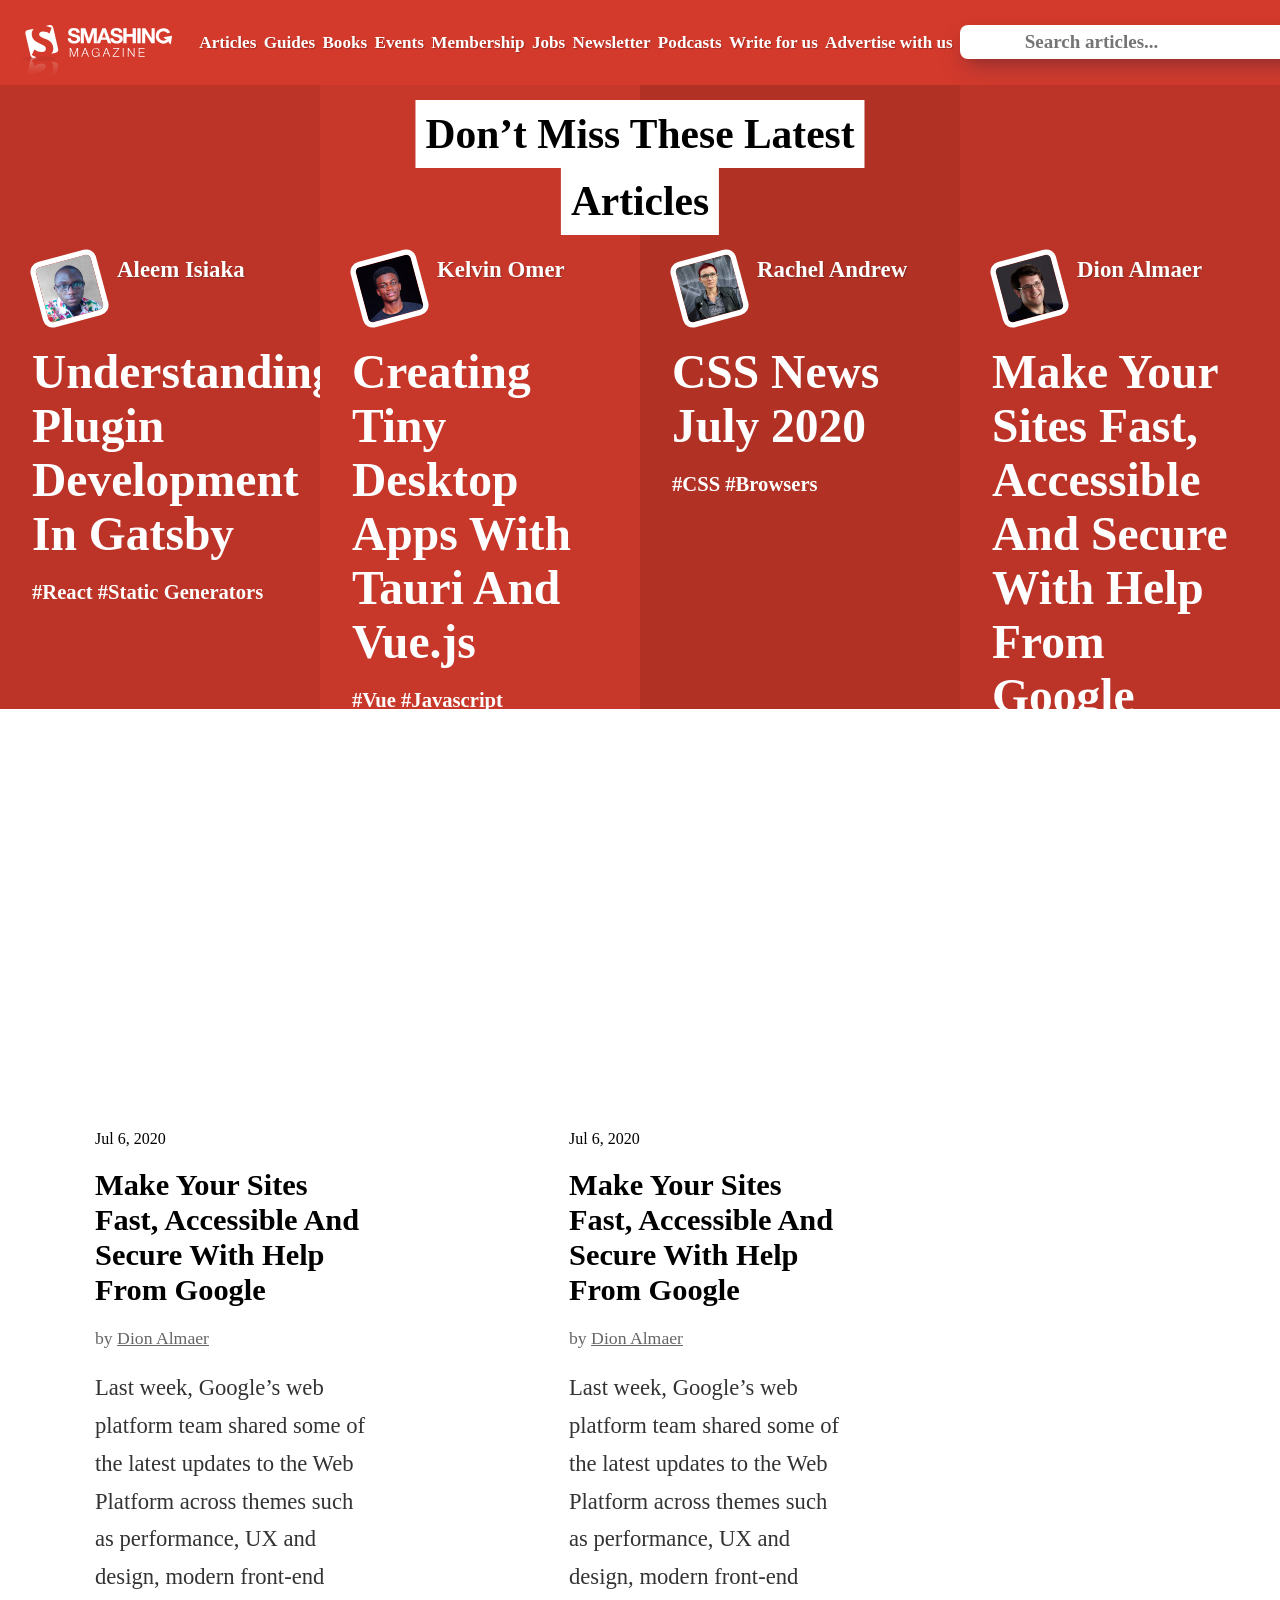
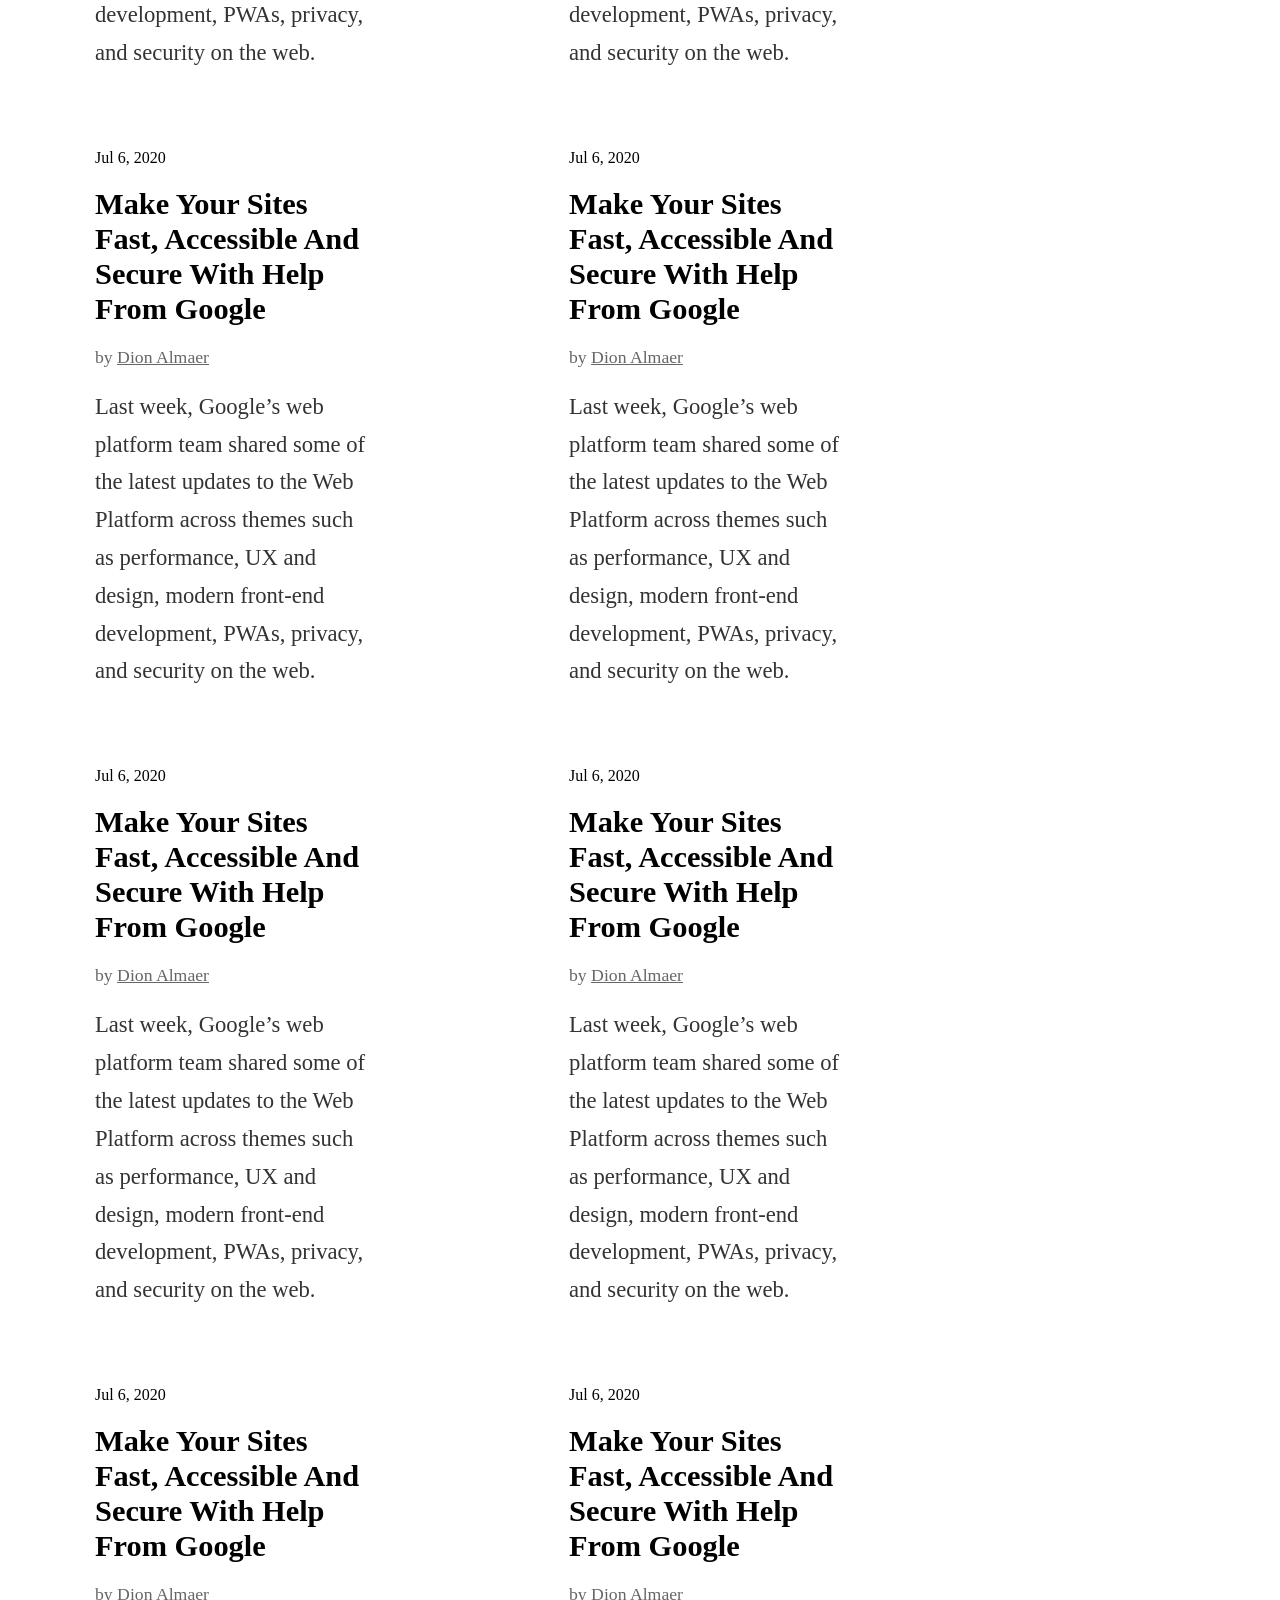
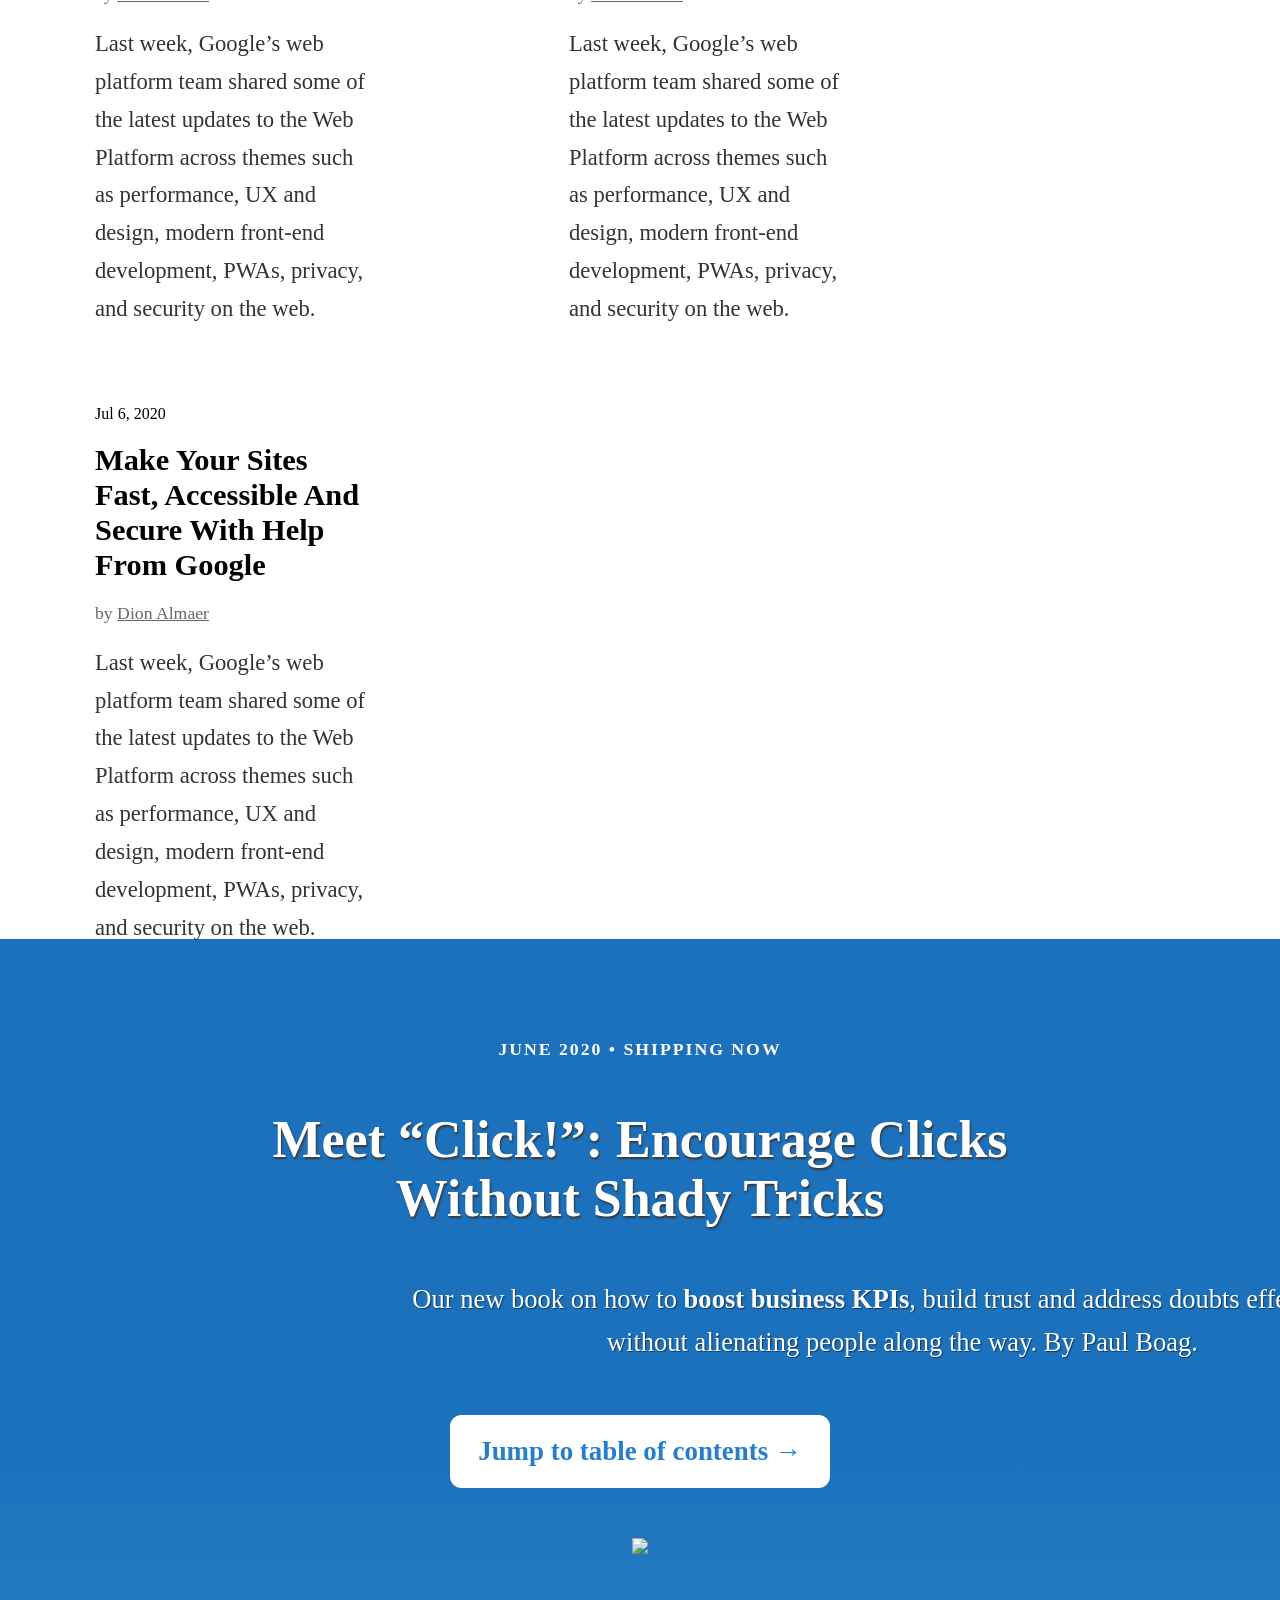
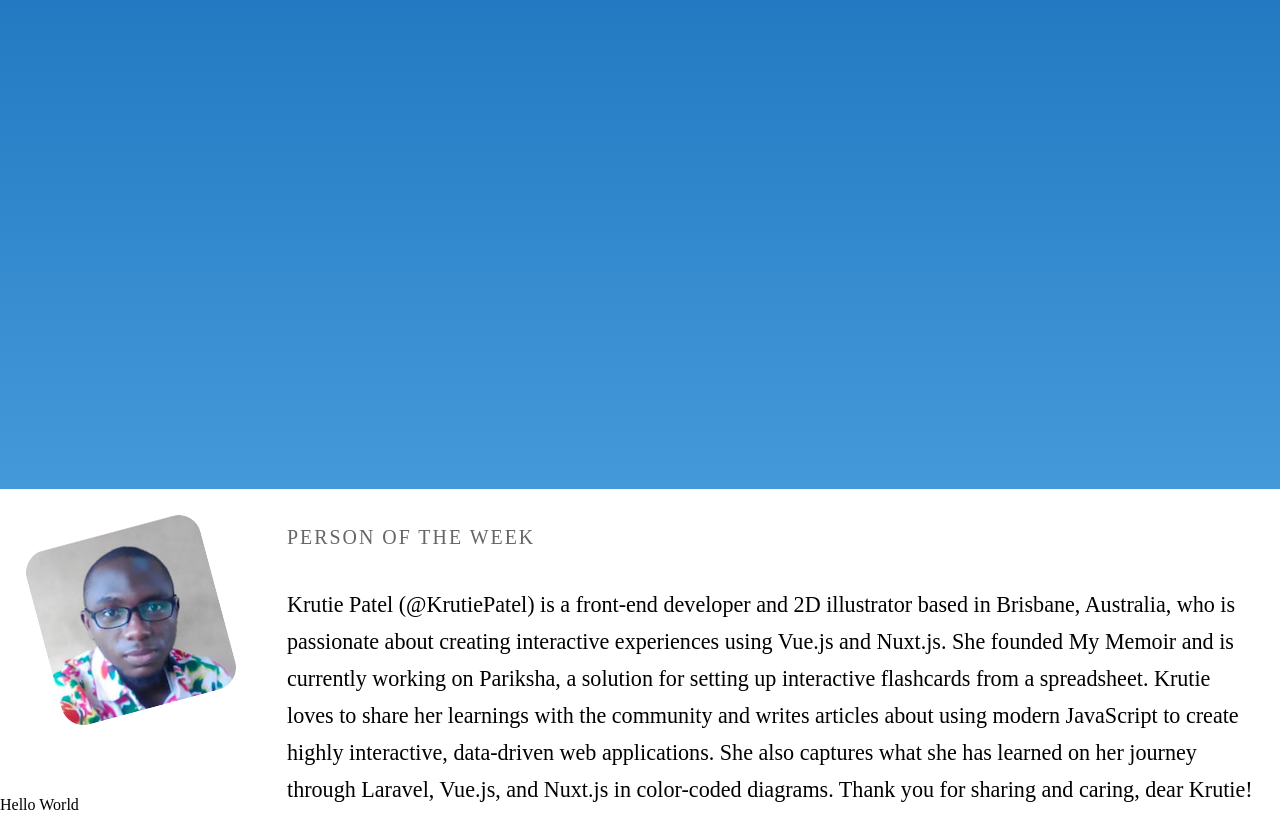
==== index.html @ 088baecb "add person of the week section" ====
<!DOCTYPE html>
<html lang="en">
  
<head>
  <meta charset="UTF-8" />
  <meta name="viewport" content="width=device-width, initial-scale=1.0" />

  <link rel="icon" href="https://www.flaticon.com/free-icon/smashing-magazine_23324" type="image/x-icon">
  <title>Smashing Magazine — For Web Designers And Developers</title>

  <link rel="stylesheet" href="style.css" />

</head>


<body>
  <header >
    <div class="img-container">
      ​<picture>
        <a href="https://www.smashingmagazine.com">
        <img src="src\logo--full.svg" alt="smashlogo" class="logo">
        </a>
      </picture>
    </div>
    <nav class="nav-container">
      <ul>
        <li><a href="https://www.smashingmagazine.com/articles">Articles</a></li>
        <li><a href="https://www.smashingmagazine.com/articles">Guides</a></li>
        <li><a href="https://www.smashingmagazine.com/articles">Books</a></li>
        <li><a href="https://www.smashingmagazine.com/articles">Events</a></li>
        <li><a href="https://www.smashingmagazine.com/articles">Membership</a></li>
        <li><a href="https://www.smashingmagazine.com/articles">Jobs</a></li>
        <li><a href="https://www.smashingmagazine.com/articles">Newsletter</a></li>
        <li><a href="https://www.smashingmagazine.com/articles">Podcasts</a></li>
        <li><a href="https://www.smashingmagazine.com/articles">Write for us</a></li>
        <li><a href="https://www.smashingmagazine.com/articles">Advertise with us</a></li>
      </ul>
    </nav>
    <div class="search-container">
      <input type="search" placeholder="Search articles...">
    </div>
  </header>

  <main>
    <div class="featured-articles-container">    
      <article class="featured-article">
        <div class="featured-article-1">
          <div class="featured-article_writer_icon">
            <div>
              <figure class="featured-article-figure">
                <a href="https://www.smashingmagazine.com/author/aleem-isiaka">
                  <img src="src\aleem-isiaka-200x200.jpg" alt="Aleem Isiaka">         
                </a>
              </figure>
            </div>
            <span>
              <p>
                Aleem Isiaka
              </p>
            </span>
          </div>
          <div class="featured-article_title">Understanding Plugin Development In Gatsby</div>
          <div class="featured-article_tags">#React #Static Generators</div>
        </div>
      </article>
      <article class="featured-article">
        <div class="featured-article-1">
          <div class="featured-article_writer_icon">
            <div>
              <figure class="featured-article-figure">
                <a href="https://www.smashingmagazine.com/2020/07/tiny-desktop-apps-tauri-vuejs/">
                  <img src="src\kelvin-omereshone-200x200.jpg" alt="Kelvin Omer">         
                </a>
              </figure>
            </div>
            <span>
              <p>
                Kelvin Omer
              </p>
            </span>
          </div>
          <div class="featured-article_title">Creating Tiny Desktop Apps With Tauri And Vue.js</div>
          <div class="featured-article_tags">#Vue #Javascript</div>
        </div>
      </article>
      <article class="featured-article">
        <div class="featured-article-1">
          <div class="featured-article_writer_icon">
            <div>
              <figure class="featured-article-figure">
                <a href="https://www.smashingmagazine.com/author/aleem-isiaka">
                  <img src="src\rachel-andrew-tw-profile.jpg" alt="Rachel Andrew">         
                </a>
              </figure>
            </div>
            <span>
              <p>
                Rachel Andrew
              </p>
            </span>
          </div>
          <div class="featured-article_title">CSS News July 2020</div>
          <div class="featured-article_tags">#CSS #Browsers</div>
        </div>
      </article>
      <article class="featured-article">
        <div class="featured-article-1">
          <div class="featured-article_writer_icon">
            <div>
              <figure class="featured-article-figure">
                <a href="https://www.smashingmagazine.com/2020/07/web-dev-live-google-event-2020/">
                  <img src="src\dion-almaer-200x200.jpg" alt="Dion Almaer">         
                </a>
              </figure>
            </div>
            <span>
              <p>
                Dion Almaer
              </p>
            </span>
          </div>
          <div class="featured-article_title">Make Your Sites Fast, Accessible And Secure With Help From Google</div>
          <div class="featured-article_tags">#Events</div>
        </div>
      </article>
    </div>
    <h1>
      <span class="featured-articles-heading1">
        Don’t Miss These Latest
      </span>
      <span class="featured-articles-heading2">
        Articles
      </span>
    </h1>
    <div class="first-section">
      <section class="first-section-content">
        <time datetime="2020-07-06 14:00:00 +0000 UTC">Jul 6, 2020</time>
        <h2>Make Your Sites Fast, Accessible And Secure With Help From Google</h2>
        <span>by <a href="/author/dion-almaer">Dion Almaer</a></span>
        <p>Last week, Google’s web platform team shared some of the latest updates to the Web Platform across themes such as performance, UX and design, modern front-end development, PWAs, privacy, and security on the web.</p>
      </section>
      <section class="first-section-content">
        <time datetime="2020-07-06 14:00:00 +0000 UTC">Jul 6, 2020</time>
        <h2>Make Your Sites Fast, Accessible And Secure With Help From Google</h2>
        <span>by <a href="/author/dion-almaer">Dion Almaer</a></span>
        <p>Last week, Google’s web platform team shared some of the latest updates to the Web Platform across themes such as performance, UX and design, modern front-end development, PWAs, privacy, and security on the web.</p>
      </section>
      <section class="first-section-content">
        <time datetime="2020-07-06 14:00:00 +0000 UTC">Jul 6, 2020</time>
        <h2>Make Your Sites Fast, Accessible And Secure With Help From Google</h2>
        <span>by <a href="/author/dion-almaer">Dion Almaer</a></span>
        <p>Last week, Google’s web platform team shared some of the latest updates to the Web Platform across themes such as performance, UX and design, modern front-end development, PWAs, privacy, and security on the web.</p>
      </section>
      <section class="first-section-content">
        <time datetime="2020-07-06 14:00:00 +0000 UTC">Jul 6, 2020</time>
        <h2>Make Your Sites Fast, Accessible And Secure With Help From Google</h2>
        <span>by <a href="/author/dion-almaer">Dion Almaer</a></span>
        <p>Last week, Google’s web platform team shared some of the latest updates to the Web Platform across themes such as performance, UX and design, modern front-end development, PWAs, privacy, and security on the web.</p>
      </section>
      <section class="first-section-content">
        <time datetime="2020-07-06 14:00:00 +0000 UTC">Jul 6, 2020</time>
        <h2>Make Your Sites Fast, Accessible And Secure With Help From Google</h2>
        <span>by <a href="/author/dion-almaer">Dion Almaer</a></span>
        <p>Last week, Google’s web platform team shared some of the latest updates to the Web Platform across themes such as performance, UX and design, modern front-end development, PWAs, privacy, and security on the web.</p>
      </section>
      <section class="first-section-content">
        <time datetime="2020-07-06 14:00:00 +0000 UTC">Jul 6, 2020</time>
        <h2>Make Your Sites Fast, Accessible And Secure With Help From Google</h2>
        <span>by <a href="/author/dion-almaer">Dion Almaer</a></span>
        <p>Last week, Google’s web platform team shared some of the latest updates to the Web Platform across themes such as performance, UX and design, modern front-end development, PWAs, privacy, and security on the web.</p>
      </section>
      <section class="first-section-content">
        <time datetime="2020-07-06 14:00:00 +0000 UTC">Jul 6, 2020</time>
        <h2>Make Your Sites Fast, Accessible And Secure With Help From Google</h2>
        <span>by <a href="/author/dion-almaer">Dion Almaer</a></span>
        <p>Last week, Google’s web platform team shared some of the latest updates to the Web Platform across themes such as performance, UX and design, modern front-end development, PWAs, privacy, and security on the web.</p>
      </section>
      <section class="first-section-content">
        <time datetime="2020-07-06 14:00:00 +0000 UTC">Jul 6, 2020</time>
        <h2>Make Your Sites Fast, Accessible And Secure With Help From Google</h2>
        <span>by <a href="/author/dion-almaer">Dion Almaer</a></span>
        <p>Last week, Google’s web platform team shared some of the latest updates to the Web Platform across themes such as performance, UX and design, modern front-end development, PWAs, privacy, and security on the web.</p>
      </section>
      <section class="first-section-content">
        <time datetime="2020-07-06 14:00:00 +0000 UTC">Jul 6, 2020</time>
        <h2>Make Your Sites Fast, Accessible And Secure With Help From Google</h2>
        <span>by <a href="/author/dion-almaer">Dion Almaer</a></span>
        <p>Last week, Google’s web platform team shared some of the latest updates to the Web Platform across themes such as performance, UX and design, modern front-end development, PWAs, privacy, and security on the web.</p>
      </section>
    </div>
    <section class="ad">
      <div class="ad_container">
        <div class="ad_date"><span>JUNE 2020 • SHIPPING NOW</span></div>
        <div class="ad_header"><h2><a href="#">Meet “Click!”: Encourage Clicks<br>Without Shady Tricks</a></h2></div>
        <div class="ad_paragraph"><p>Our new book on how to <strong>boost business KPIs</strong>, build trust and address doubts effectively — without alienating people along the way. By Paul Boag.</p></div>
        <div class="ad_button"><button>Jump to table of contents&nbsp;→</button></div>
        <div class="ad_image"><a href=#><img src="https://d33wubrfki0l68.cloudfront.net/462dc72434238d15cb04dd6bc5a5ea4cc00704be/ca175/images/books/click__homepage-illustration.svg"></img></a></div>
      </div>
    </section>
    <section class="person_of_the_week">
      <div class="person_of_the_week_container">
        <figure class="person_of_the_week_figure">
          <a href="https://www.smashingmagazine.com/author/aleem-isiaka">
            <img src="src\aleem-isiaka-200x200.jpg" alt="Aleem Isiaka">         
          </a>
        </figure>
        <div class="person_of_the_week_content">
          <h3>PERSON OF THE WEEK</h3>
          <p>Krutie Patel (@KrutiePatel) is a front-end developer and 2D illustrator based in Brisbane, Australia, who is passionate about creating interactive experiences using Vue.js and Nuxt.js. She founded My Memoir and is currently working on Pariksha, a solution for setting up interactive flashcards from a spreadsheet. Krutie loves to share her learnings with the community and writes articles about using modern JavaScript to create highly interactive, data-driven web applications. She also captures what she has learned on her journey through Laravel, Vue.js, and Nuxt.js in color-coded diagrams. Thank you for sharing and caring, dear Krutie!</p>
        </div>
      </div>
    </section>
  </main>

  <footer>

  </footer>

  <p>Hello World</p>

</body>


</html>
---- style.css ----
/* CSS reset & preconfig */

html,
body,
div,
span,
applet,
object,
iframe,
h1,
h2,
h3,
h4,
h5,
h6,
p,
blockquote,
pre,
a,
abbr,
acronym,
address,
big,
cite,
code,
del,
dfn,
em,
img,
ins,
kbd,
q,
s,
samp,
small,
strike,
strong,
sub,
sup,
tt,
var,
b,
u,
i,
center,
dl,
dt,
dd,
ol,
ul,
li,
fieldset,
form,
label,
legend,
table,
caption,
tbody,
tfoot,
thead,
tr,
th,
td,
article,
aside,
canvas,
details,
embed,
figure,
figcaption,
footer,
header,
hgroup,
menu,
nav,
output,
ruby,
section,
summary,
time,
mark,
audio,
video {
  margin: 0;
  padding: 0;
  border: 0;
  font-size: 100%;
  vertical-align: baseline;
}

html {
  box-sizing: border-box;
}

*,
*::before,
*::after {
  box-sizing: inherit;
}

@font-face{font-family:ElenaInitial;src:url("https://d33wubrfki0l68.cloudfront.net/a978f759fa0230c1e590d1bdb5a1c03ceb538cec/fed6b/fonts/elenawebregular/elenawebregular.woff2") format("woff2"),url("https://d33wubrfki0l68.cloudfront.net/9c2752fab289f61c6ed3a1f78ab60fb2034103b7/bf691/fonts/elenawebregular/elenawebregular.woff") format("woff")}@font-face{font-family:Elena;src:url("https://d33wubrfki0l68.cloudfront.net/a978f759fa0230c1e590d1bdb5a1c03ceb538cec/fed6b/fonts/elenawebregular/elenawebregular.woff2") format("woff2"),url("https://d33wubrfki0l68.cloudfront.net/9c2752fab289f61c6ed3a1f78ab60fb2034103b7/bf691/fonts/elenawebregular/elenawebregular.woff") format("woff")}@font-face{font-family:Elena;src:url("https://d33wubrfki0l68.cloudfront.net/151446eb4ad2f20af89f3132f66d03cc92c856f4/74612/fonts/elenawebregularitalic/elenawebregularitalic.woff2") format("woff2"),url("https://d33wubrfki0l68.cloudfront.net/a6275674bf99f00da2e019547d61933d074f2ae7/51beb/fonts/elenawebregularitalic/elenawebregularitalic.woff") format("woff");font-style:italic}@font-face{font-family:Elena;src:url("https://d33wubrfki0l68.cloudfront.net/a7cc92a2d6ae8ea43370e14b53d2ce89a2b2b5ab/7cca9/fonts/elenawebbold/elenawebbold.woff2") format("woff2"),url("https://d33wubrfki0l68.cloudfront.net/c2ebb4866cc6ce6d5ffdb22b616cb3dde4274107/c6bc6/fonts/elenawebbold/elenawebbold.woff") format("woff");font-weight:700}@font-face{font-family:Elena;src:url("https://d33wubrfki0l68.cloudfront.net/bbc71fd1b91cc1a4ede7ea378a8bf30b9e32173e/93eeb/fonts/elenawebbolditalic/elenawebbolditalic.woff2") format("woff2"),url("https://d33wubrfki0l68.cloudfront.net/56129334a763b7d04f2f34cbbd3b4f68f72bb6d7/8045a/fonts/elenawebbolditalic/elenawebbolditalic.woff") format("woff");font-weight:700;font-style:italic}@font-face{font-family:MijaInitial;src:url("https://d33wubrfki0l68.cloudfront.net/ac1833dce386eb55d8e105248ef9126622e8e3e9/03f2d/fonts/mijaregular/mija_regular-webfont.woff2") format("woff2"),url("https://d33wubrfki0l68.cloudfront.net/0e0910ceb0e2f9adffd9db31665dafa4ec5c10ff/7214b/fonts/mijaregular/mija_regular-webfont.woff") format("woff")}@font-face{font-family:Mija;src:url("https://d33wubrfki0l68.cloudfront.net/ac1833dce386eb55d8e105248ef9126622e8e3e9/03f2d/fonts/mijaregular/mija_regular-webfont.woff2") format("woff2"),url("https://d33wubrfki0l68.cloudfront.net/0e0910ceb0e2f9adffd9db31665dafa4ec5c10ff/7214b/fonts/mijaregular/mija_regular-webfont.woff") format("woff")}@font-face{font-family:Mija;src:url("https://d33wubrfki0l68.cloudfront.net/94691bb5497213e09480b17ef68446d2b85667e9/d58ec/fonts/mijabold/mija_bold-webfont.woff2") format("woff2"),url("https://d33wubrfki0l68.cloudfront.net/1d162cc7792bc1f04919a5a344b4082087b9e012/855b4/fonts/mijabold/mija_bold-webfont.woff") format("woff");font-weight:700}

/* Header styling */

header{
  display: grid;
  grid-template-columns:15% 60% 25%;
  background-color:rgb(211,58,44);
}

.logo{
  width: 100%;
  height: 3.5em;
}

.nav-container ul {
  list-style: none;
  display: flex;
  justify-content: space-evenly;
}

.nav-container li a {
  text-decoration: none;
  color: white;
  font-size: 1rem;
  text-shadow: 1px 1px 1px rgba(0,0,0,.25);
  font-family:Mija;
  font-feature-settings:"onum";
  font-size:17.1505px;
  font-weight:700;
}

.search-container input{
  background-color: rgb(255, 255, 255);
  border-bottom-color: rgb(51, 51, 51);
  border-bottom-left-radius: 8px;
  border-bottom-right-radius: 8px;
  border-bottom-style: none;
  border-left-width: 0px;
  border-right-width: 0px;
  border-top-color: rgb(51, 51, 51);
  border-top-left-radius: 8px;
  border-top-right-radius: 8px;
  border-top-width: 0px;
  box-shadow: rgba(50, 50, 93, 0.25) 0px 13px 27px -5px, rgba(0, 0, 0, 0.3) 0px 8px 16px -8px, rgba(0, 0, 0, 0.024) 0px -6px 16px -6px;
  box-sizing: border-box;
  color: rgb(51, 51, 51);
  cursor: text;
  display: block;
  font-family: Mija;
  font-feature-settings: "onum";
  font-size: 19px;
  font-weight: 700;
  height: 34.4688px;
  padding-bottom: 16px;
  padding-left: 64.6748px;
  padding-right: 21.3374px;
  padding-top: 16px;
  text-align: start;
  width: 415px;
}

.img-container, .search-container{
  margin-top: 25px;
}

.nav-container{
  margin-top: 33px;
}

/* main-section */

.featured-articles-container{
  display: flex;
  position: relative;
  /* flex-wrap: wrap; */
  height: 960.063px;
}

.featured-articles-heading1{
  padding: 10px;
  margin-left: 50%;
  transform: translateX(-50%);
  text-align: center;
  background-color: #fff;
  text-align: center;
  font-family: Mija;
  position: absolute;
  top: 100px;
  font-size: 41.4919px;
  font-weight: 700;
}

.featured-articles-heading2{
  padding: 10px;
  margin-left: 50%;
  transform: translateX(-50%);
  text-align: center;
  background-color: #fff;
  text-align: center;
  font-family: Mija;
  position: absolute;
  top: 167px;
  font-size: 41.4919px;
  font-weight: 700;
}


.featured-article{
  width: 33.33%;
  display: flex;
  flex-direction: column;
  justify-content: center;
  height: 65%;
  align-items: center;
}

.featured-article:nth-of-type(3n+1) {
  background-color: rgb(188,52,40);
}

.featured-article:nth-of-type(3n+2) {
  background-color: #c7372a;
}

.featured-article:nth-of-type(3n+3) {
  background-color: #b13125;
}

.featured-article-1{
  width: 80%;
  height: 50%;
}

.featured-article-1 > div{
  margin: 5px 0;
  padding: 5px 0;
}

.featured-article_writer_icon{
  /* border: 5px solid black; */
  display: flex;
}

.featured-article_writer_icon div{
  width: 85px;
  float: left;
}

.featured-article_writer_icon span{
  color: #fff;
  text-shadow: 1px 1px 1px rgba(0,0,0,.25);
  font-family: Mija;
  font-feature-settings: "onum";
  font-size: 22.8937px;
  font-weight: 700;
  line-height: 38.6071px;
}

.featured-article-figure a img{
  height: 75px;
  width: 75px;
  border: 6px solid white;
  border-radius: 15%;
  transform: scale(0.9) rotateZ(calc(-15 * 1deg));
  transition: transform .2s ease-out;
}

.featured-article_title{
  color: rgb(255, 255, 255);
  cursor: pointer;
  font-family: Mija;
  font-feature-settings: "onum";
  font-size: 47.5458px;
  font-weight: 700;
  /* width: 80%; */
  /* display: flex; */
}

.featured-article_tags{
  color: rgb(255, 255, 255);
  font-family:Mija;
  font-feature-settings:"onum";
  font-size:20.6253px;
  font-weight:700;
  line-height:33.0004px;
}

.first-section{

}

.first-section-content{
  display: inline-block;
  width: 25%;
  height: 400px;
  margin: 85px 75px;
}

.first-section-content time{
  font-family: elena;
  padding: 10px;
  margin: 10px;
}

.first-section-content h2{
  font-family: Mija;
  font-size: 30.39px;
  font-weight: 700;
  padding: 10px;
  margin: 10px;
}

.first-section-content span{
font-family:Mija;
font-feature-settings:"onum";
font-size:17.7032px;
color:rgb(102, 102, 102);
padding: 10px;
margin: 10px;
}

.first-section-content span a{
color: rgb(102, 102, 102);
}

.first-section-content p{
color:rgb(51, 51, 51);
font-family:Elena;
font-feature-settings:"onum";
font-size:22.6497px;
line-height:37.8145px;
padding: 10px;
margin: 10px;
}

.ad{
  height: 1001px;
  background-image: linear-gradient(rgb(27, 113, 187) 45%, rgb(67, 153, 217) 100%);
  height: 1150px;
}

.ad_container{
  margin: 0 auto;
  z-index: 1;
  position: relative;
}
.ad div{
  padding-top: 50px;
  color: rgb(255, 255, 255);
  display: block;
  font-family: Elena;
  font-feature-settings: "onum";
  text-align: center;
  width: 100%;
}

.ad_date{
  font-size:17.7032px;
  font-weight:700;
  letter-spacing: 2px;
}

.ad_header h2 a{
  font-size: 52px;
  color: rgb(255, 255, 255);
  cursor: pointer;
  font-weight: 700;
  font-family: "Mija";
  text-decoration-line: none;
  text-shadow: rgb(56, 54, 54) 1px 2px 2px;
}

.ad_paragraph{
  font-size:26.5548px;
  text-shadow:rgba(0, 0, 0, 0.5) 1px 1px 1px;
  word-break:break-word;
  max-width:1056px;
  margin-left:374.391px;
  margin-right:374.406px;
  line-height:43.6722px;
}

.ad_button button{
  font-size: calc(1em + .25vw);
  padding: .75em 1em;
  font-family: Mija;
  background-color: rgb(255, 255, 255);
  color:rgb(38, 125, 204);
  font-size:26.929px;
  font-weight:700;
  border-bottom-color:rgb(255, 255, 255);
  border: 1px solid rgb(255, 255, 255);
  border-radius: 11px;
}

.ad_image a img{
  max-width:920px;
}

.person_of_the_week_container{
  display: flex;
}

.person_of_the_week_figure a img{
  margin: 25px;
  border: 6px solid white;
  border-radius: 15%;
  transform: scale(0.9) rotateZ(calc(-15 * 1deg));
  transition: transform .2s ease-out;
}

.person_of_the_week_content{
  
}

.person_of_the_week_content h3{
  font-family:Elena;
  font-feature-settings:"onum";
  font-size:19.9161px;
  letter-spacing:2px;
  line-height:47.3447px;
  color:rgb(102, 102, 102);
  font-weight: 400;
  margin:25px;
}

.person_of_the_week_content p{
  font-feature-settings:"onum";
  font-size:22.129px;
  height:185px;
  line-height:37.0335px;
  margin:25px;
}
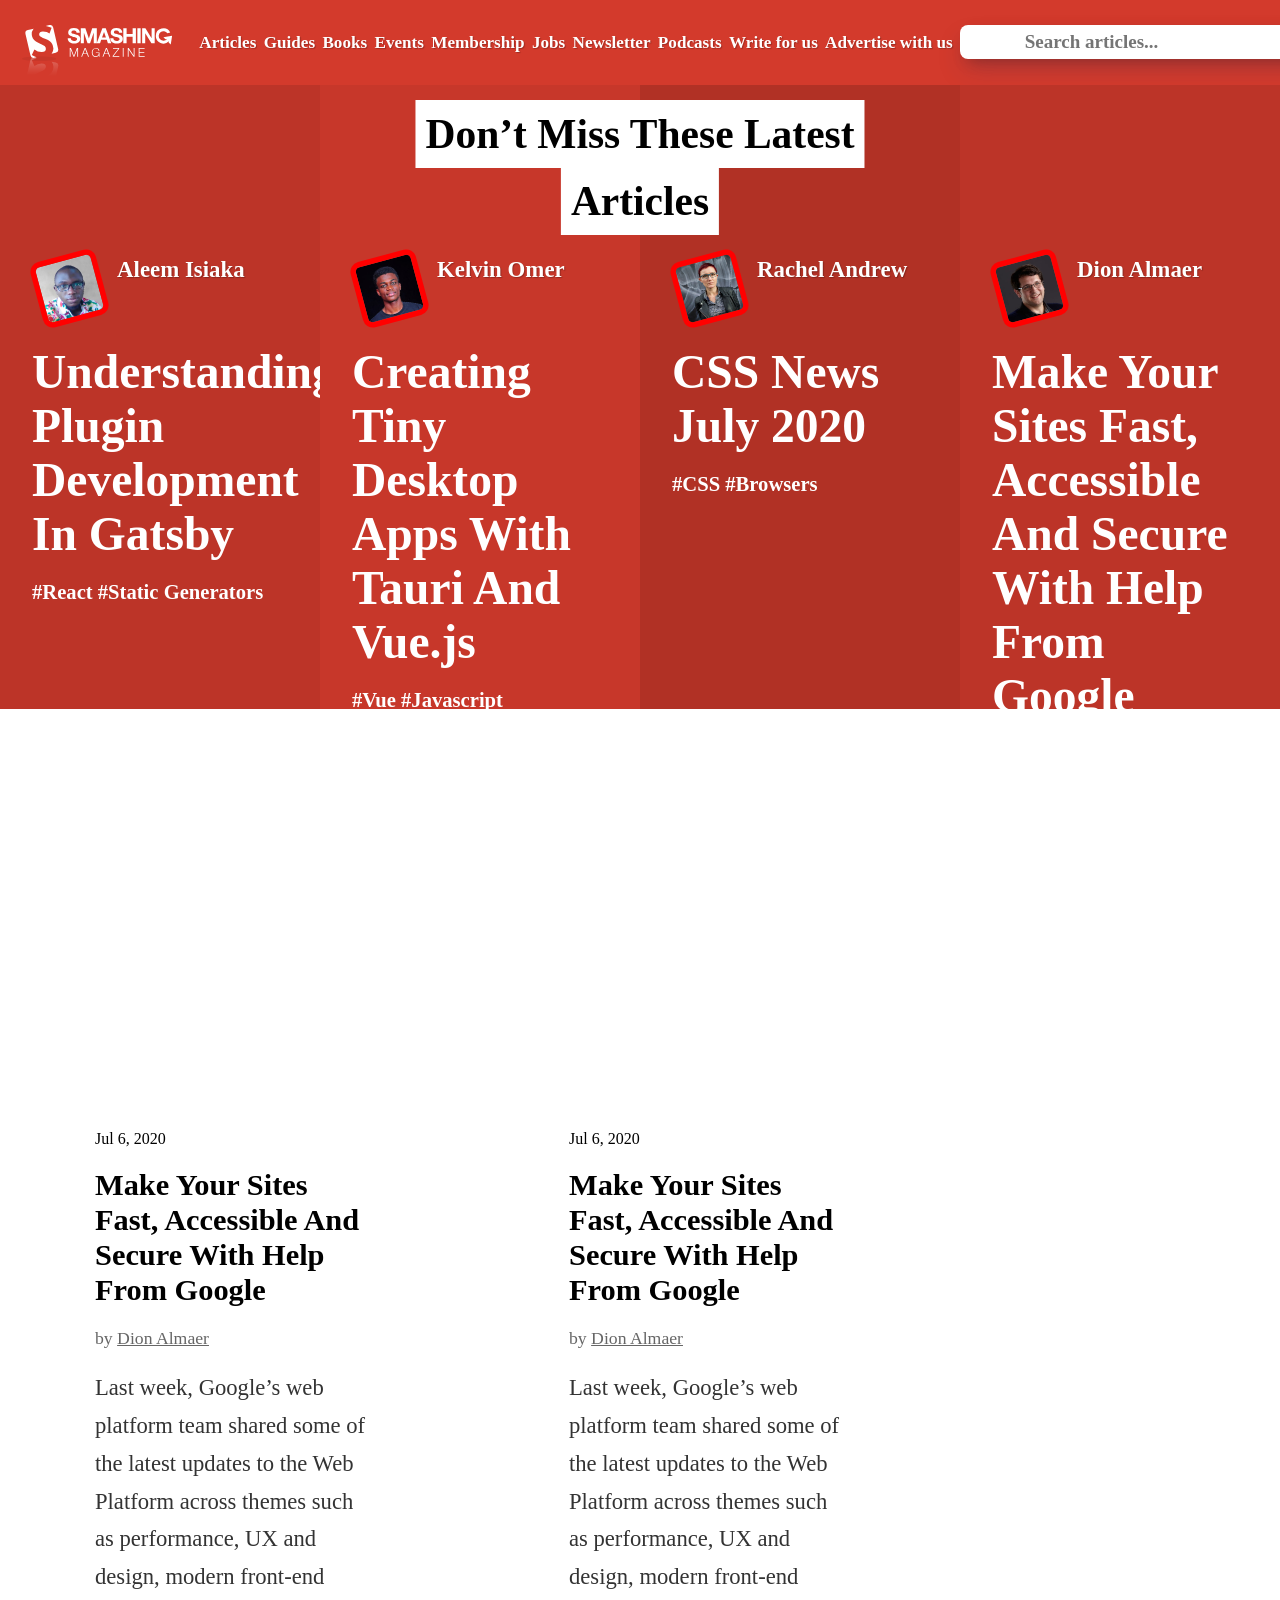
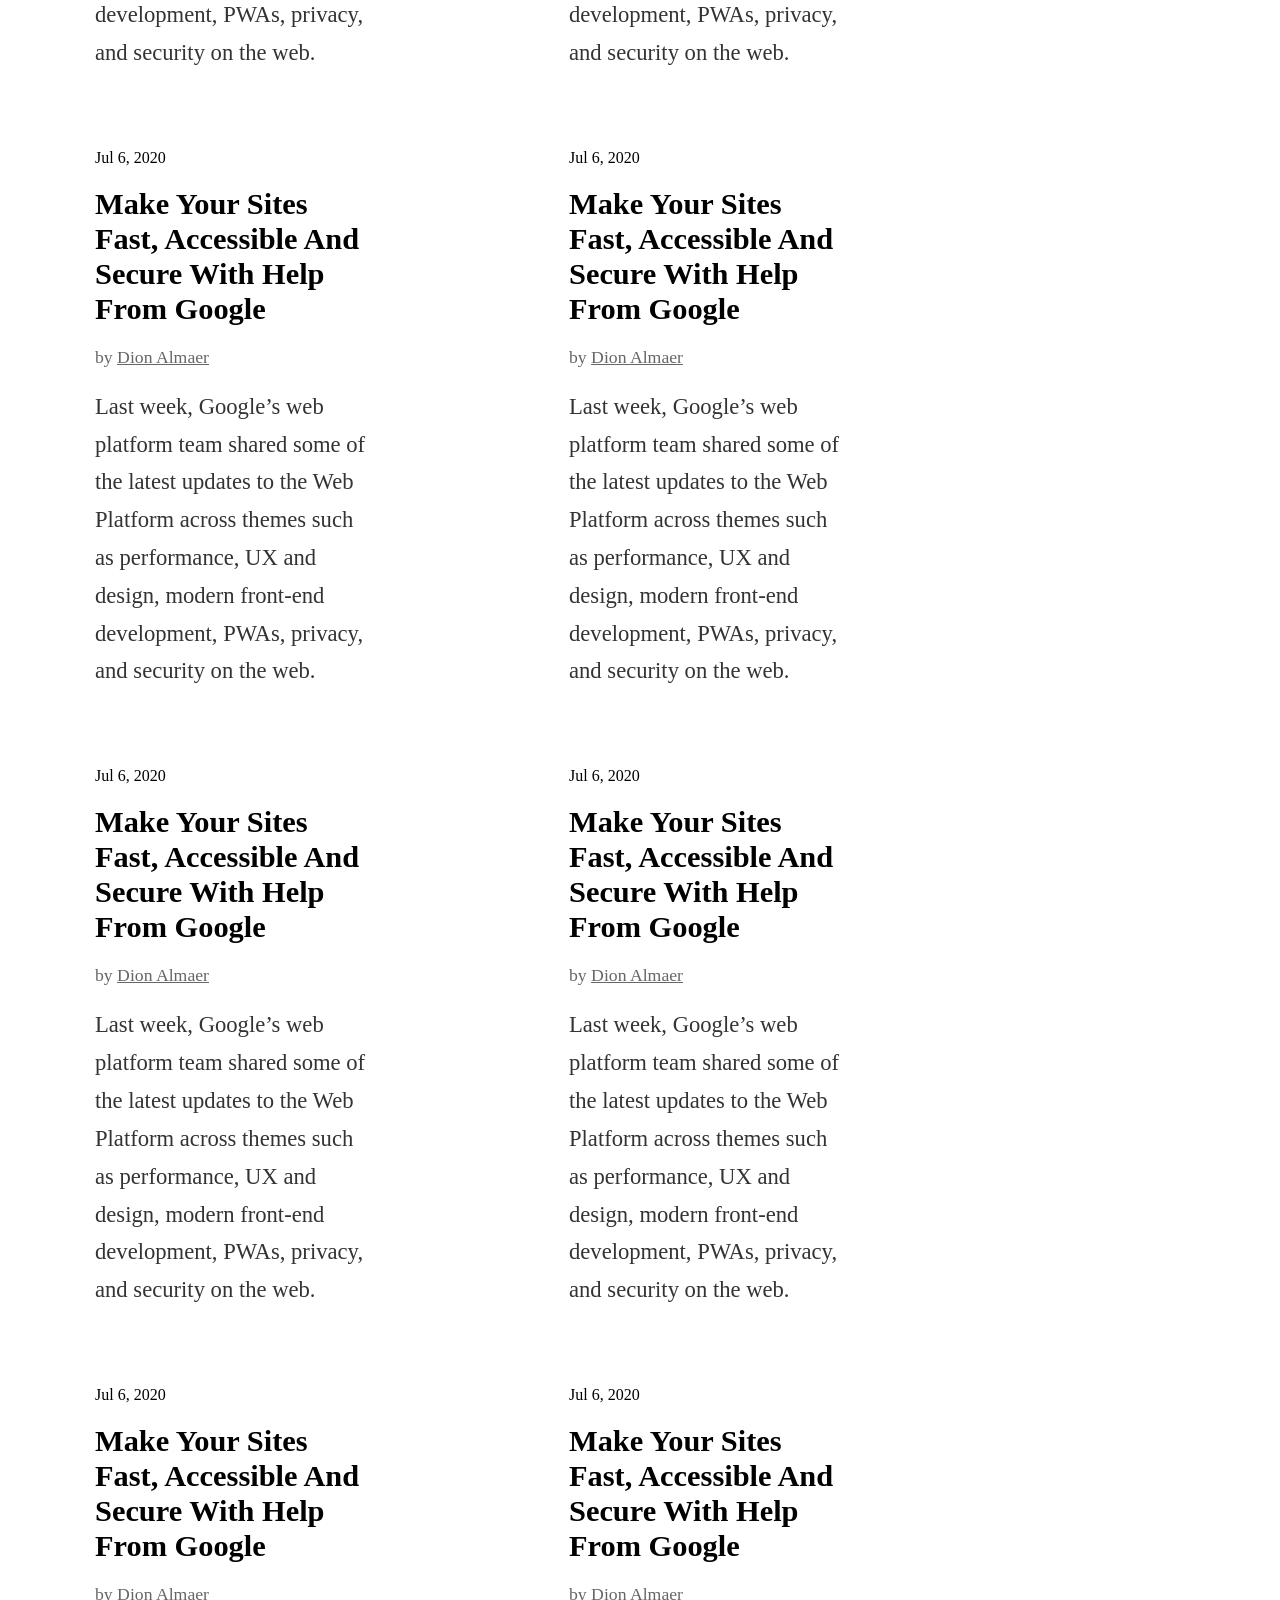
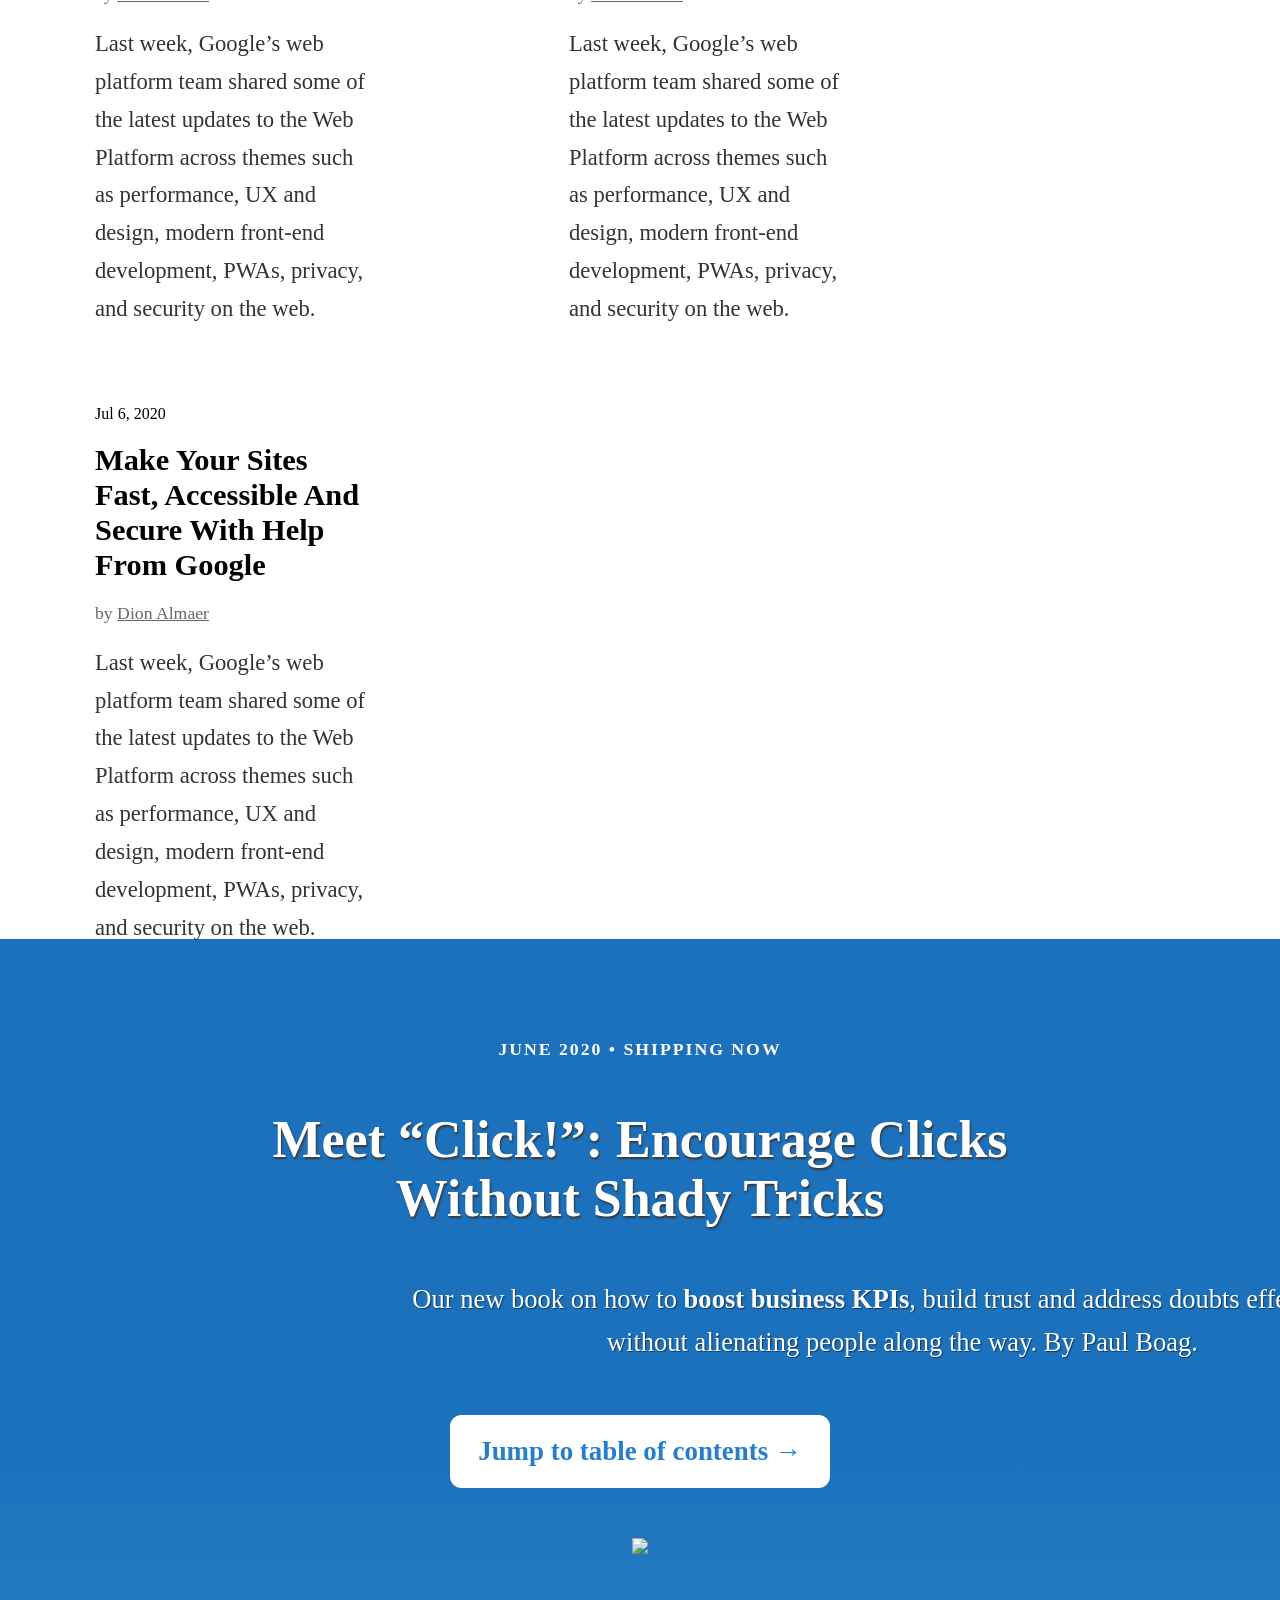
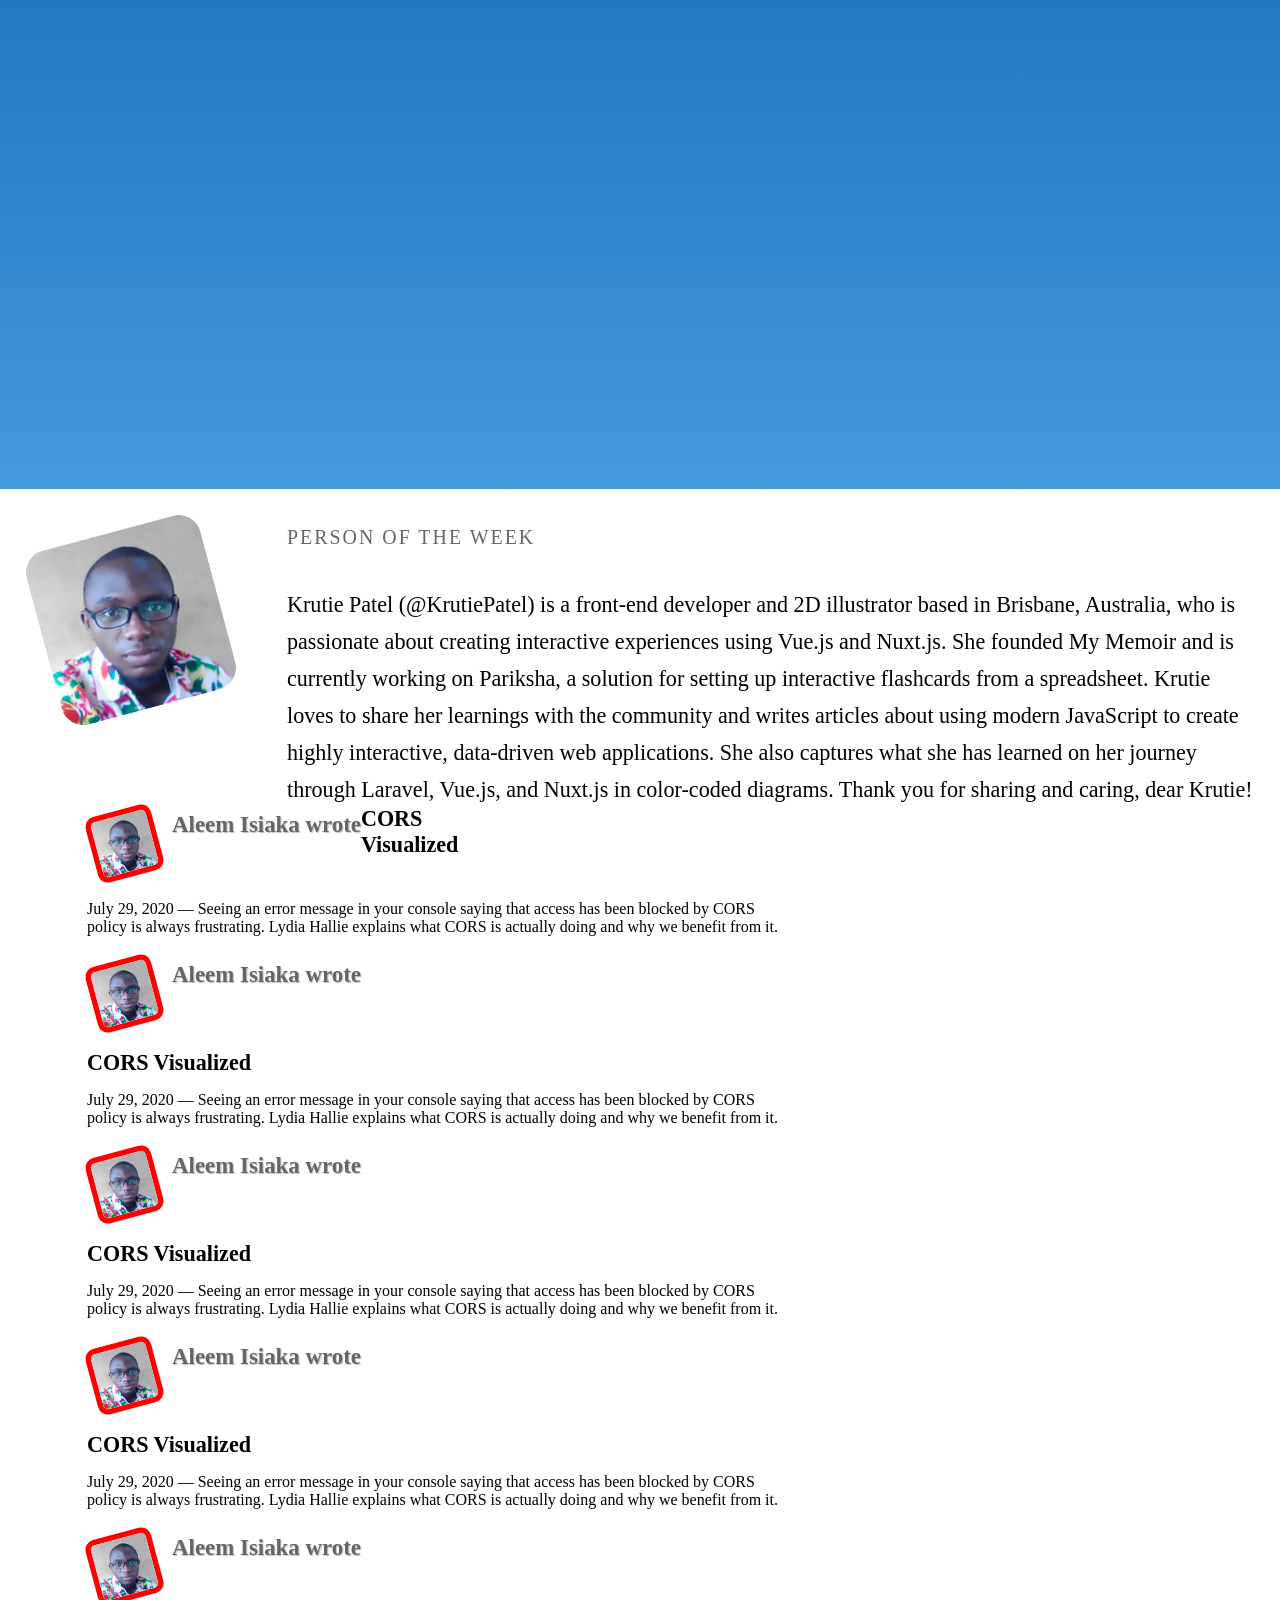
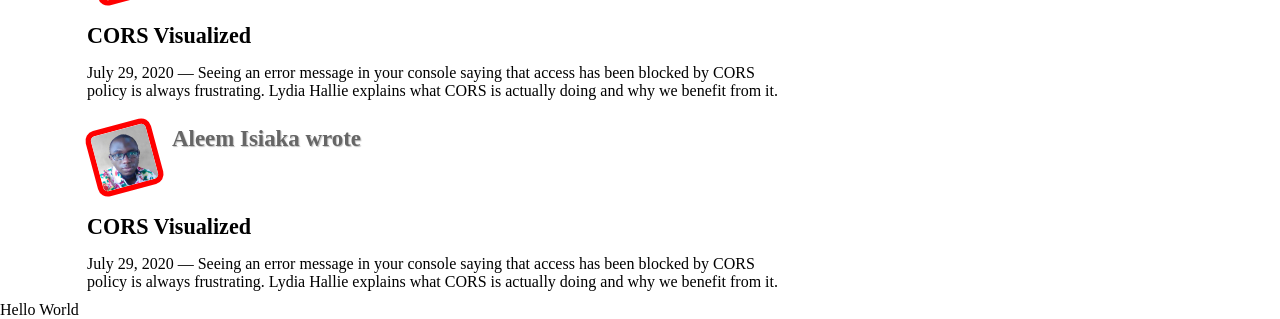
==== commit 0fbf31d4: "add featured_articles_2 section" ====
--- a/index.html
+++ b/index.html
@@ -210,6 +210,132 @@
         </div>
       </div>
     </section>
+    <section class="featured_articles_2">
+      <div class="featured_articles_2_container">
+        <article class="featured-article-2">
+          <div class="featured-article-1">
+            <div class="featured-article_writer_icon featured-article_writer_icon_2">
+              <div>
+                <figure class="featured-article-figure featured-article-figure_2">
+                  <a href="https://www.smashingmagazine.com/author/aleem-isiaka">
+                    <img src="src\aleem-isiaka-200x200.jpg" alt="Aleem Isiaka">         
+                  </a>
+                </figure>
+              </div>
+              <span>
+                <p>
+                  Aleem Isiaka wrote
+                </p>
+              </span>
+              <div class="featured-article_title featured-article_title_2">CORS Visualized</div>
+            </div>
+
+            <div class="featured-article_paragraph_2">July 29, 2020 — Seeing an error message in your console saying that access has been blocked by CORS policy is always frustrating. Lydia Hallie explains what CORS is actually doing and why we benefit from it.</div>
+          </div>
+        </article>
+        <article class="featured-article-2">
+          <div class="featured-article-1">
+            <div class="featured-article_writer_icon featured-article_writer_icon_2">
+              <div>
+                <figure class="featured-article-figure featured-article-figure_2">
+                  <a href="https://www.smashingmagazine.com/author/aleem-isiaka">
+                    <img src="src\aleem-isiaka-200x200.jpg" alt="Aleem Isiaka">         
+                  </a>
+                </figure>
+              </div>
+              <span>
+                <p>
+                  Aleem Isiaka wrote
+                </p>
+              </span>
+            </div>
+            <div class="featured-article_title featured-article_title_2">CORS Visualized</div>
+            <div class="featured-article_paragraph_2">July 29, 2020 — Seeing an error message in your console saying that access has been blocked by CORS policy is always frustrating. Lydia Hallie explains what CORS is actually doing and why we benefit from it.</div>
+          </div>
+        </article>
+        <article class="featured-article-2">
+          <div class="featured-article-1">
+            <div class="featured-article_writer_icon featured-article_writer_icon_2">
+              <div>
+                <figure class="featured-article-figure featured-article-figure_2">
+                  <a href="https://www.smashingmagazine.com/author/aleem-isiaka">
+                    <img src="src\aleem-isiaka-200x200.jpg" alt="Aleem Isiaka">         
+                  </a>
+                </figure>
+              </div>
+              <span>
+                <p>
+                  Aleem Isiaka wrote
+                </p>
+              </span>
+            </div>
+            <div class="featured-article_title featured-article_title_2">CORS Visualized</div>
+            <div class="featured-article_paragraph_2">July 29, 2020 — Seeing an error message in your console saying that access has been blocked by CORS policy is always frustrating. Lydia Hallie explains what CORS is actually doing and why we benefit from it.</div>
+          </div>
+        </article>
+        <article class="featured-article-2">
+          <div class="featured-article-1">
+            <div class="featured-article_writer_icon featured-article_writer_icon_2">
+              <div>
+                <figure class="featured-article-figure featured-article-figure_2">
+                  <a href="https://www.smashingmagazine.com/author/aleem-isiaka">
+                    <img src="src\aleem-isiaka-200x200.jpg" alt="Aleem Isiaka">         
+                  </a>
+                </figure>
+              </div>
+              <span>
+                <p>
+                  Aleem Isiaka wrote
+                </p>
+              </span>
+            </div>
+            <div class="featured-article_title featured-article_title_2">CORS Visualized</div>
+            <div class="featured-article_paragraph_2">July 29, 2020 — Seeing an error message in your console saying that access has been blocked by CORS policy is always frustrating. Lydia Hallie explains what CORS is actually doing and why we benefit from it.</div>
+          </div>
+        </article>
+        <article class="featured-article-2">
+          <div class="featured-article-1">
+            <div class="featured-article_writer_icon featured-article_writer_icon_2">
+              <div>
+                <figure class="featured-article-figure featured-article-figure_2">
+                  <a href="https://www.smashingmagazine.com/author/aleem-isiaka">
+                    <img src="src\aleem-isiaka-200x200.jpg" alt="Aleem Isiaka">         
+                  </a>
+                </figure>
+              </div>
+              <span>
+                <p>
+                  Aleem Isiaka wrote
+                </p>
+              </span>
+            </div>
+            <div class="featured-article_title featured-article_title_2">CORS Visualized</div>
+            <div class="featured-article_paragraph_2">July 29, 2020 — Seeing an error message in your console saying that access has been blocked by CORS policy is always frustrating. Lydia Hallie explains what CORS is actually doing and why we benefit from it.</div>
+          </div>
+        </article>
+        <article class="featured-article-2">
+          <div class="featured-article-1">
+            <div class="featured-article_writer_icon featured-article_writer_icon_2">
+              <div>
+                <figure class="featured-article-figure featured-article-figure_2">
+                  <a href="https://www.smashingmagazine.com/author/aleem-isiaka">
+                    <img src="src\aleem-isiaka-200x200.jpg" alt="Aleem Isiaka">         
+                  </a>
+                </figure>
+              </div>
+              <span>
+                <p>
+                  Aleem Isiaka wrote
+                </p>
+              </span>
+            </div>
+            <div class="featured-article_title featured-article_title_2">CORS Visualized</div>
+            <div class="featured-article_paragraph_2">July 29, 2020 — Seeing an error message in your console saying that access has been blocked by CORS policy is always frustrating. Lydia Hallie explains what CORS is actually doing and why we benefit from it.</div>
+          </div>
+        </article>
+      </div>
+    </section>
+    
   </main>
 
   <footer>
--- a/style.css
+++ b/style.css
@@ -431,4 +431,43 @@
   height:185px;
   line-height:37.0335px;
   margin:25px;
+}
+
+.featured_articles_2_container{
+  display: flex;
+  flex-wrap: wrap;
+
+}
+
+.featured-article-2{
+  width: 33.33%;
+  display: flex;
+  flex-direction: column;
+  justify-content: center;
+  height: 65%;
+  align-items: center;
+}
+
+.featured-article_writer_icon_2 span{
+  color:rgb(102, 102, 102);
+}
+
+.featured-article-figure a img{
+  border: 6px solid red;
+}
+
+.featured-article_title_2{
+  color: black;
+  font-family:Elena;
+  font-feature-settings:"onum";
+  font-size:22.129px;
+}
+
+.featured-article-2{
+  width: 870.391px;
+  display: flex;
+  flex-direction: column;
+  justify-content: center;
+  height: 65%;
+  align-items: center;
 }
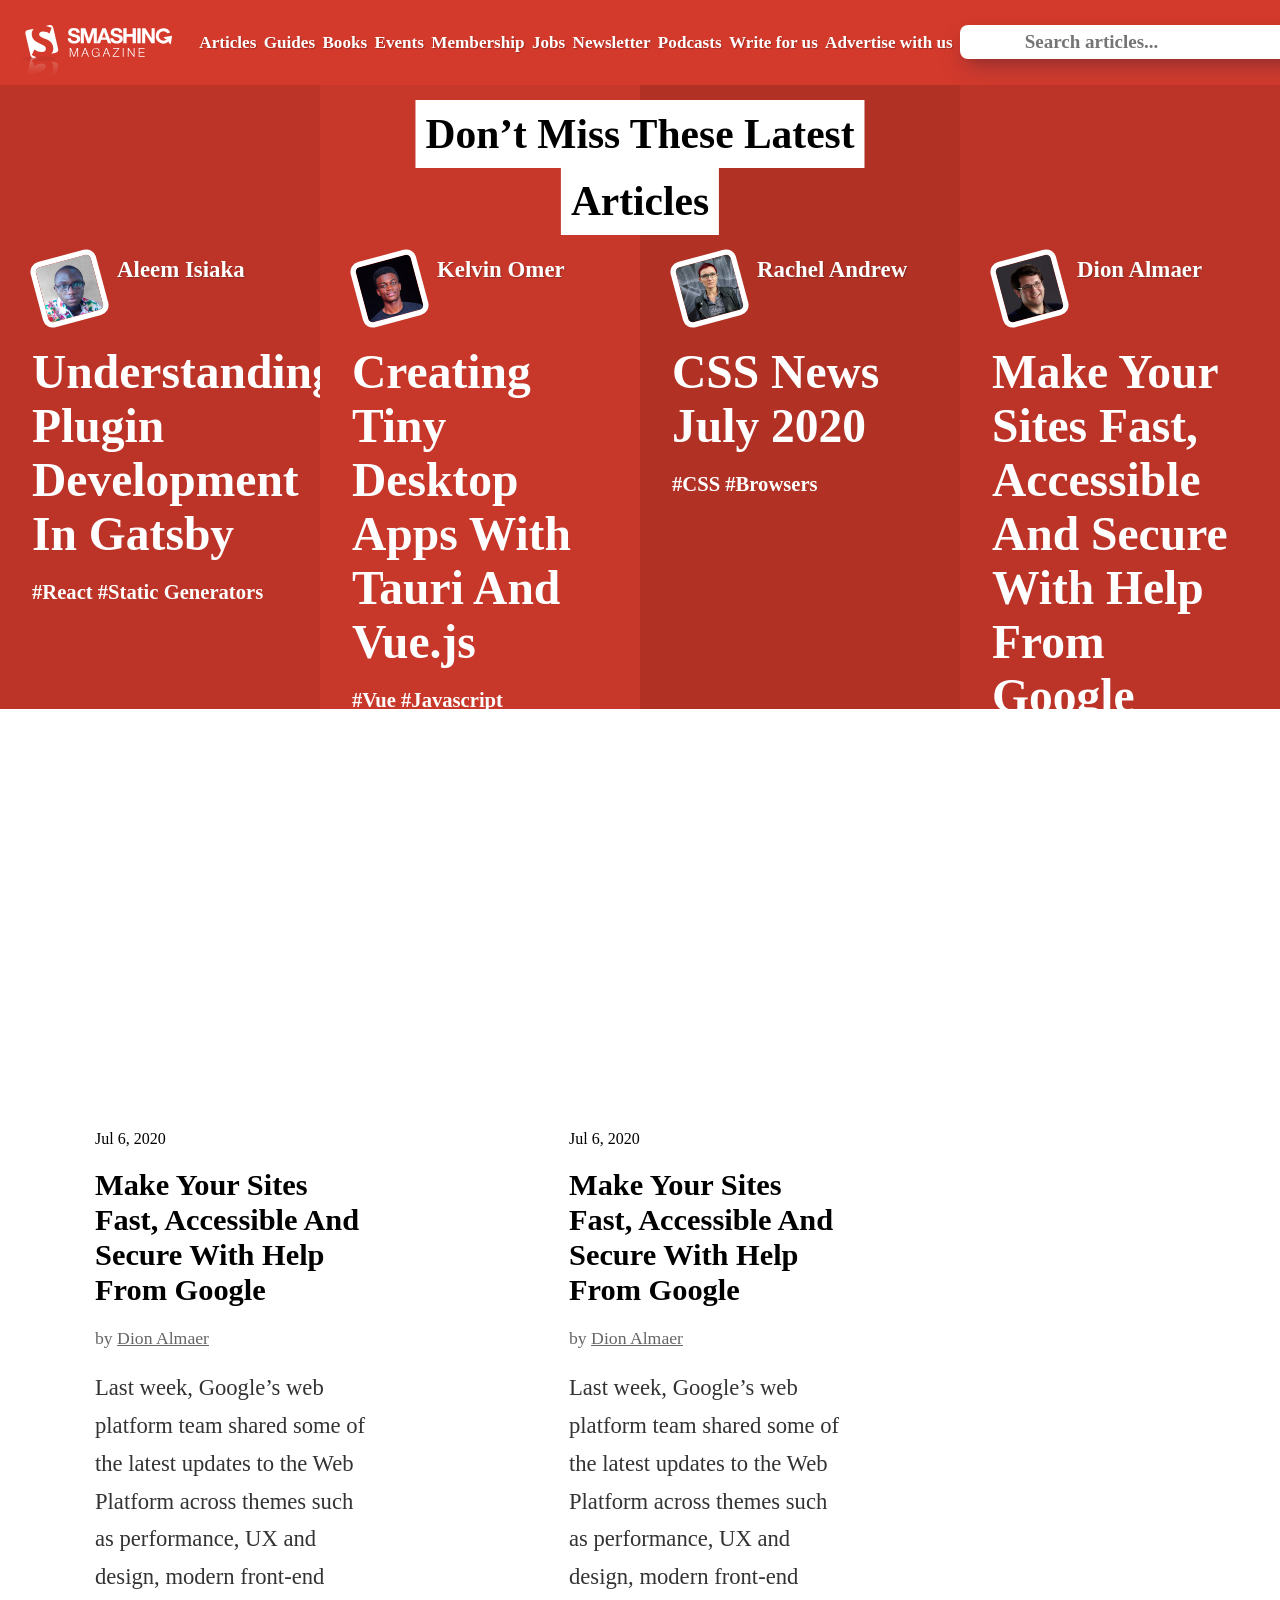
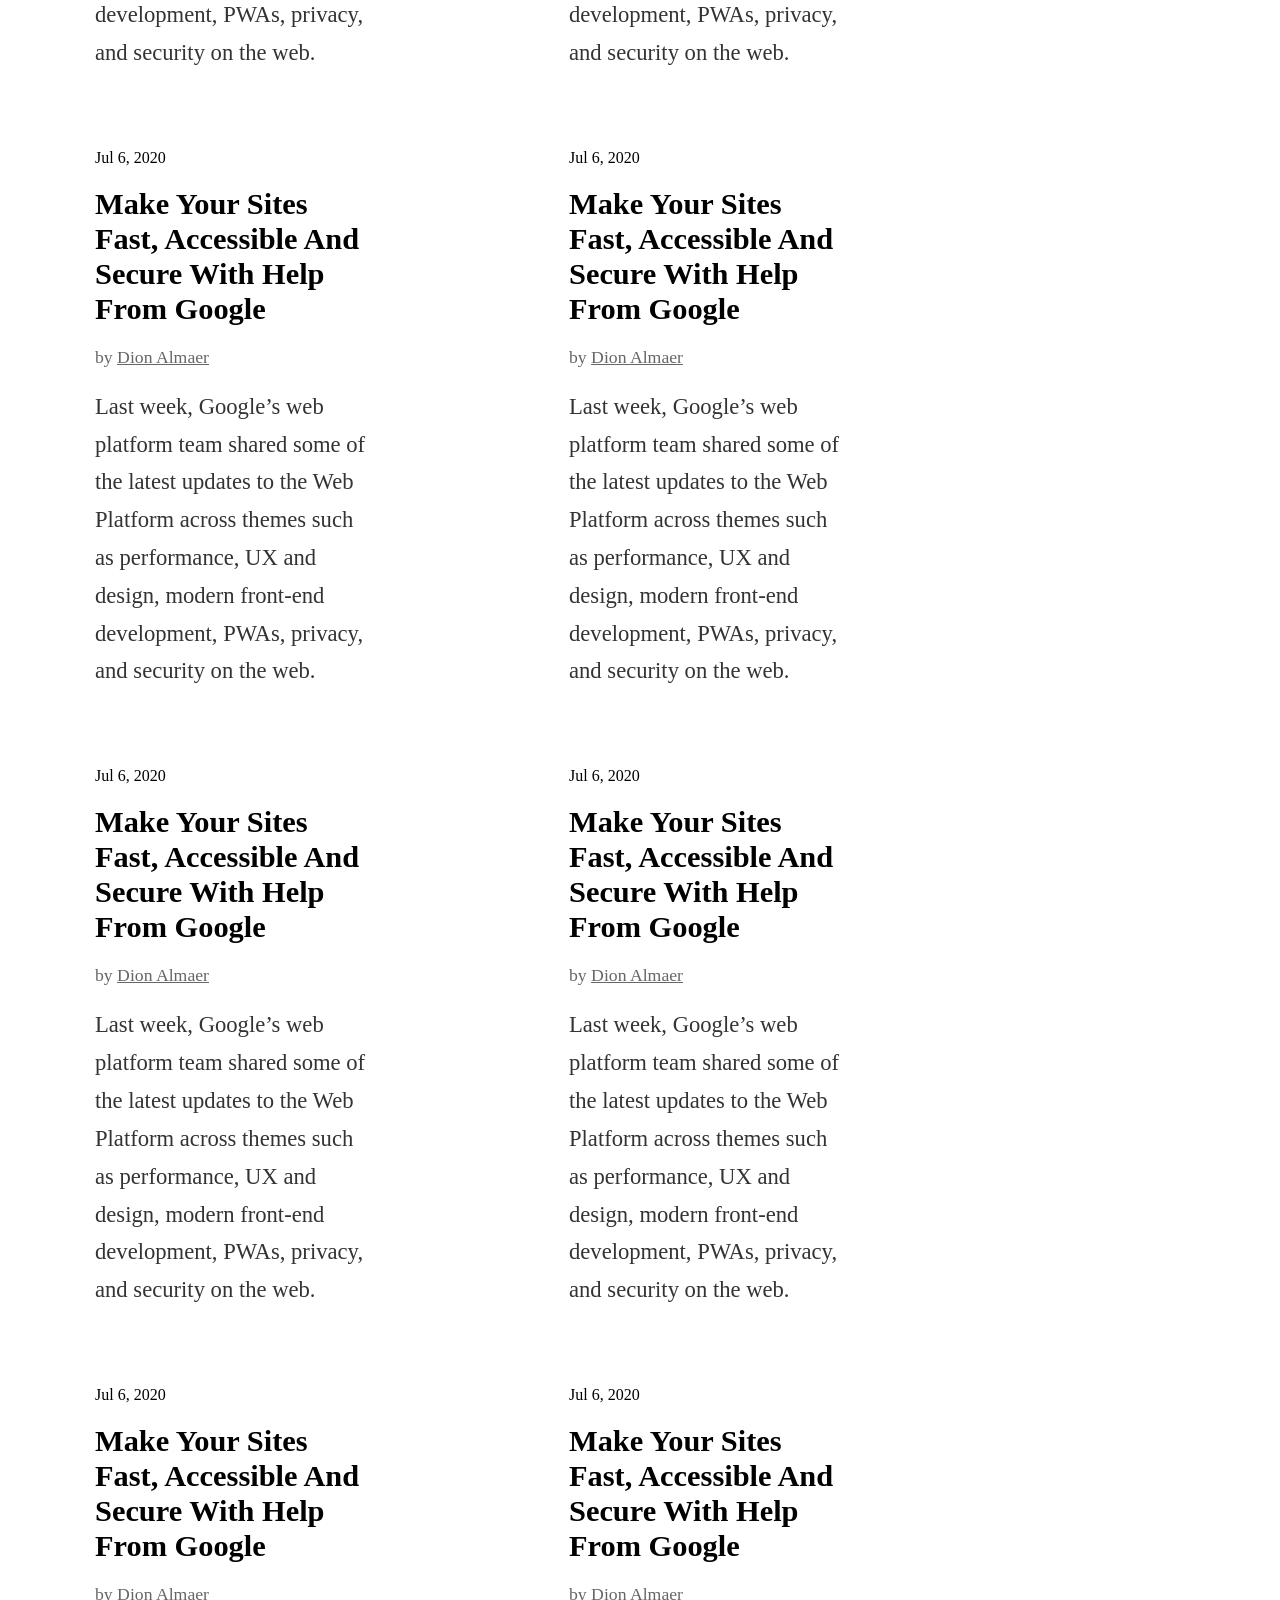
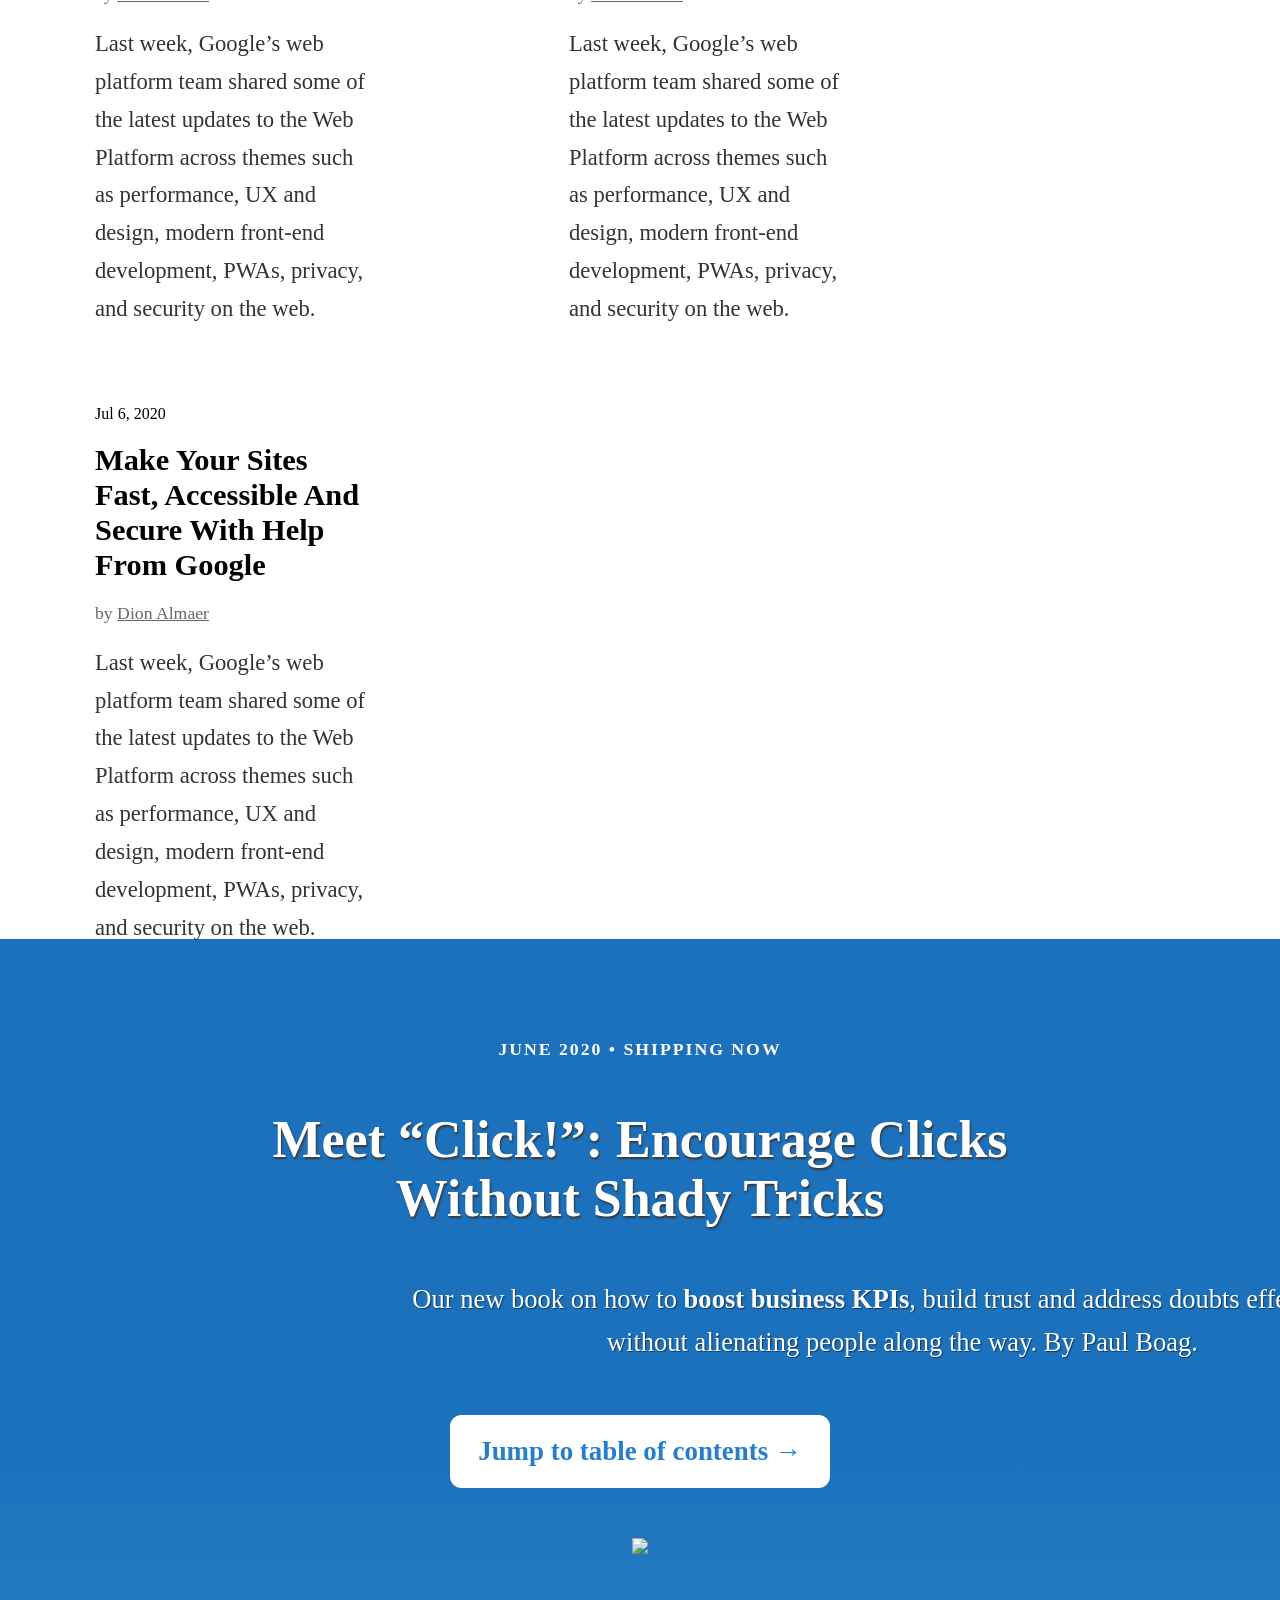
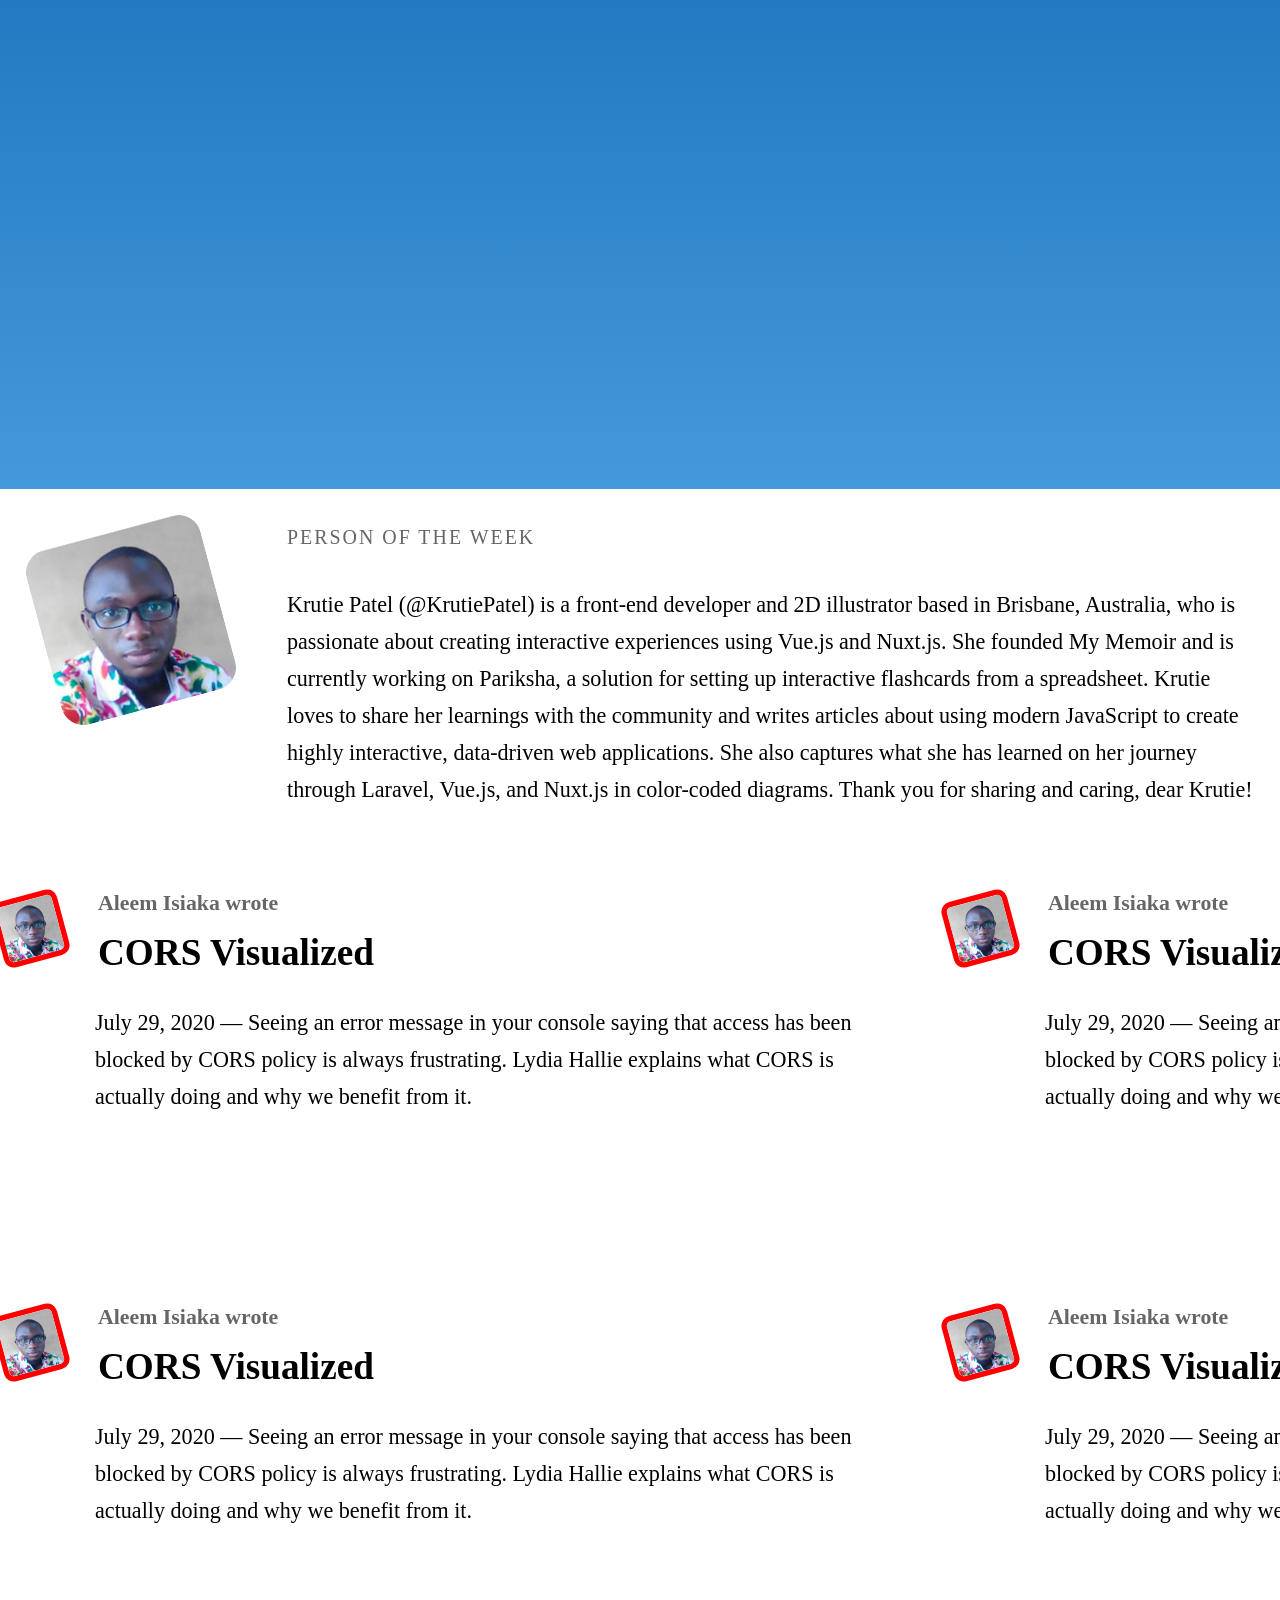
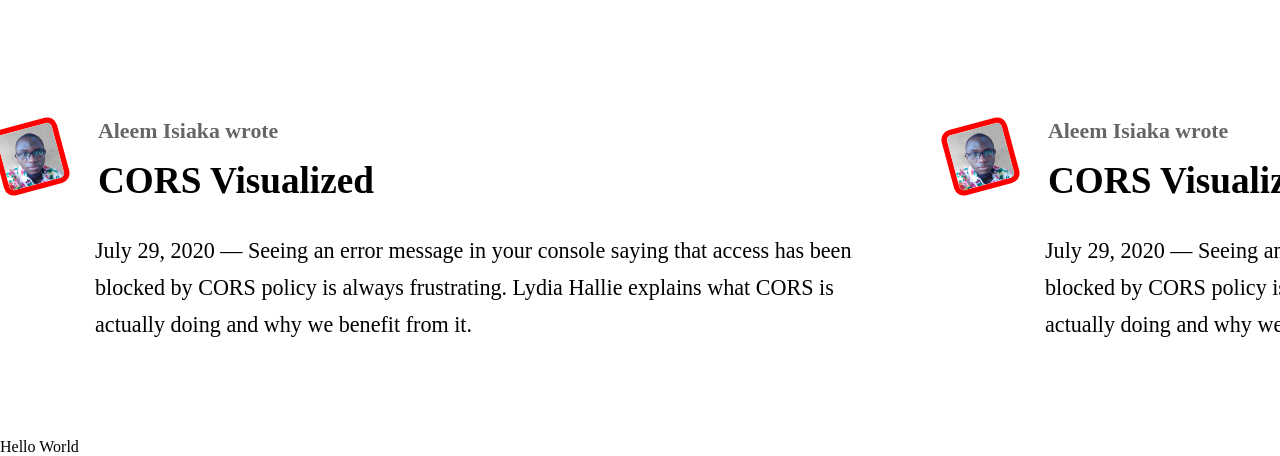
==== commit 8ec84e16: "style featured-articles-2" ====
--- a/index.html
+++ b/index.html
@@ -210,127 +210,144 @@
         </div>
       </div>
     </section>
-    <section class="featured_articles_2">
-      <div class="featured_articles_2_container">
-        <article class="featured-article-2">
-          <div class="featured-article-1">
-            <div class="featured-article_writer_icon featured-article_writer_icon_2">
-              <div>
-                <figure class="featured-article-figure featured-article-figure_2">
-                  <a href="https://www.smashingmagazine.com/author/aleem-isiaka">
-                    <img src="src\aleem-isiaka-200x200.jpg" alt="Aleem Isiaka">         
-                  </a>
-                </figure>
-              </div>
-              <span>
-                <p>
-                  Aleem Isiaka wrote
-                </p>
-              </span>
-              <div class="featured-article_title featured-article_title_2">CORS Visualized</div>
-            </div>
-
-            <div class="featured-article_paragraph_2">July 29, 2020 — Seeing an error message in your console saying that access has been blocked by CORS policy is always frustrating. Lydia Hallie explains what CORS is actually doing and why we benefit from it.</div>
-          </div>
-        </article>
-        <article class="featured-article-2">
-          <div class="featured-article-1">
-            <div class="featured-article_writer_icon featured-article_writer_icon_2">
-              <div>
-                <figure class="featured-article-figure featured-article-figure_2">
-                  <a href="https://www.smashingmagazine.com/author/aleem-isiaka">
-                    <img src="src\aleem-isiaka-200x200.jpg" alt="Aleem Isiaka">         
-                  </a>
-                </figure>
-              </div>
-              <span>
-                <p>
-                  Aleem Isiaka wrote
-                </p>
-              </span>
-            </div>
-            <div class="featured-article_title featured-article_title_2">CORS Visualized</div>
-            <div class="featured-article_paragraph_2">July 29, 2020 — Seeing an error message in your console saying that access has been blocked by CORS policy is always frustrating. Lydia Hallie explains what CORS is actually doing and why we benefit from it.</div>
-          </div>
-        </article>
-        <article class="featured-article-2">
-          <div class="featured-article-1">
-            <div class="featured-article_writer_icon featured-article_writer_icon_2">
-              <div>
-                <figure class="featured-article-figure featured-article-figure_2">
-                  <a href="https://www.smashingmagazine.com/author/aleem-isiaka">
-                    <img src="src\aleem-isiaka-200x200.jpg" alt="Aleem Isiaka">         
-                  </a>
-                </figure>
-              </div>
-              <span>
-                <p>
-                  Aleem Isiaka wrote
-                </p>
-              </span>
-            </div>
-            <div class="featured-article_title featured-article_title_2">CORS Visualized</div>
-            <div class="featured-article_paragraph_2">July 29, 2020 — Seeing an error message in your console saying that access has been blocked by CORS policy is always frustrating. Lydia Hallie explains what CORS is actually doing and why we benefit from it.</div>
-          </div>
-        </article>
-        <article class="featured-article-2">
-          <div class="featured-article-1">
-            <div class="featured-article_writer_icon featured-article_writer_icon_2">
-              <div>
-                <figure class="featured-article-figure featured-article-figure_2">
-                  <a href="https://www.smashingmagazine.com/author/aleem-isiaka">
-                    <img src="src\aleem-isiaka-200x200.jpg" alt="Aleem Isiaka">         
-                  </a>
-                </figure>
-              </div>
-              <span>
-                <p>
-                  Aleem Isiaka wrote
-                </p>
-              </span>
-            </div>
-            <div class="featured-article_title featured-article_title_2">CORS Visualized</div>
-            <div class="featured-article_paragraph_2">July 29, 2020 — Seeing an error message in your console saying that access has been blocked by CORS policy is always frustrating. Lydia Hallie explains what CORS is actually doing and why we benefit from it.</div>
-          </div>
-        </article>
-        <article class="featured-article-2">
-          <div class="featured-article-1">
-            <div class="featured-article_writer_icon featured-article_writer_icon_2">
-              <div>
-                <figure class="featured-article-figure featured-article-figure_2">
-                  <a href="https://www.smashingmagazine.com/author/aleem-isiaka">
-                    <img src="src\aleem-isiaka-200x200.jpg" alt="Aleem Isiaka">         
-                  </a>
-                </figure>
-              </div>
-              <span>
-                <p>
-                  Aleem Isiaka wrote
-                </p>
-              </span>
-            </div>
-            <div class="featured-article_title featured-article_title_2">CORS Visualized</div>
-            <div class="featured-article_paragraph_2">July 29, 2020 — Seeing an error message in your console saying that access has been blocked by CORS policy is always frustrating. Lydia Hallie explains what CORS is actually doing and why we benefit from it.</div>
-          </div>
-        </article>
-        <article class="featured-article-2">
-          <div class="featured-article-1">
-            <div class="featured-article_writer_icon featured-article_writer_icon_2">
-              <div>
-                <figure class="featured-article-figure featured-article-figure_2">
-                  <a href="https://www.smashingmagazine.com/author/aleem-isiaka">
-                    <img src="src\aleem-isiaka-200x200.jpg" alt="Aleem Isiaka">         
-                  </a>
-                </figure>
-              </div>
-              <span>
-                <p>
-                  Aleem Isiaka wrote
-                </p>
-              </span>
-            </div>
-            <div class="featured-article_title featured-article_title_2">CORS Visualized</div>
-            <div class="featured-article_paragraph_2">July 29, 2020 — Seeing an error message in your console saying that access has been blocked by CORS policy is always frustrating. Lydia Hallie explains what CORS is actually doing and why we benefit from it.</div>
+    <section class="featured-articles-container-2">
+      <div class="featured-articles-container_2">
+        <article class="featured-article-2">
+          <div class="featured-article-22">
+            <div class="featured-article_writer_icon_2">
+              <div>
+                <figure class="featured-article-figure-2">
+                  <a href="https://www.smashingmagazine.com/author/aleem-isiaka">
+                    <img src="src\aleem-isiaka-200x200.jpg" alt="Aleem Isiaka">         
+                  </a>
+                </figure>
+              </div>
+              <div>
+                <span>
+                  <p>
+                    Aleem Isiaka wrote
+                  </p>
+                </span>
+                <div class="featured-article_title-2">CORS Visualized</div>
+              </div>
+            </div>
+
+            <div class="featured-article_paragraph-2">July 29, 2020 — Seeing an error message in your console saying that access has been blocked by CORS policy is always frustrating. Lydia Hallie explains what CORS is actually doing and why we benefit from it.</div>
+          </div>
+        </article>
+        <article class="featured-article-2">
+          <div class="featured-article-22">
+            <div class="featured-article_writer_icon_2">
+              <div>
+                <figure class="featured-article-figure-2">
+                  <a href="https://www.smashingmagazine.com/author/aleem-isiaka">
+                    <img src="src\aleem-isiaka-200x200.jpg" alt="Aleem Isiaka">         
+                  </a>
+                </figure>
+              </div>
+              <div>
+                <span>
+                  <p>
+                    Aleem Isiaka wrote
+                  </p>
+                </span>
+                <div class="featured-article_title-2">CORS Visualized</div>
+              </div>
+            </div>
+
+            <div class="featured-article_paragraph-2">July 29, 2020 — Seeing an error message in your console saying that access has been blocked by CORS policy is always frustrating. Lydia Hallie explains what CORS is actually doing and why we benefit from it.</div>
+          </div>
+        </article>
+        <article class="featured-article-2">
+          <div class="featured-article-22">
+            <div class="featured-article_writer_icon_2">
+              <div>
+                <figure class="featured-article-figure-2">
+                  <a href="https://www.smashingmagazine.com/author/aleem-isiaka">
+                    <img src="src\aleem-isiaka-200x200.jpg" alt="Aleem Isiaka">         
+                  </a>
+                </figure>
+              </div>
+              <div>
+                <span>
+                  <p>
+                    Aleem Isiaka wrote
+                  </p>
+                </span>
+                <div class="featured-article_title-2">CORS Visualized</div>
+              </div>
+            </div>
+
+            <div class="featured-article_paragraph-2">July 29, 2020 — Seeing an error message in your console saying that access has been blocked by CORS policy is always frustrating. Lydia Hallie explains what CORS is actually doing and why we benefit from it.</div>
+          </div>
+        </article>
+        <article class="featured-article-2">
+          <div class="featured-article-22">
+            <div class="featured-article_writer_icon_2">
+              <div>
+                <figure class="featured-article-figure-2">
+                  <a href="https://www.smashingmagazine.com/author/aleem-isiaka">
+                    <img src="src\aleem-isiaka-200x200.jpg" alt="Aleem Isiaka">         
+                  </a>
+                </figure>
+              </div>
+              <div>
+                <span>
+                  <p>
+                    Aleem Isiaka wrote
+                  </p>
+                </span>
+                <div class="featured-article_title-2">CORS Visualized</div>
+              </div>
+            </div>
+
+            <div class="featured-article_paragraph-2">July 29, 2020 — Seeing an error message in your console saying that access has been blocked by CORS policy is always frustrating. Lydia Hallie explains what CORS is actually doing and why we benefit from it.</div>
+          </div>
+        </article>
+        <article class="featured-article-2">
+          <div class="featured-article-22">
+            <div class="featured-article_writer_icon_2">
+              <div>
+                <figure class="featured-article-figure-2">
+                  <a href="https://www.smashingmagazine.com/author/aleem-isiaka">
+                    <img src="src\aleem-isiaka-200x200.jpg" alt="Aleem Isiaka">         
+                  </a>
+                </figure>
+              </div>
+              <div>
+                <span>
+                  <p>
+                    Aleem Isiaka wrote
+                  </p>
+                </span>
+                <div class="featured-article_title-2">CORS Visualized</div>
+              </div>
+            </div>
+
+            <div class="featured-article_paragraph-2">July 29, 2020 — Seeing an error message in your console saying that access has been blocked by CORS policy is always frustrating. Lydia Hallie explains what CORS is actually doing and why we benefit from it.</div>
+          </div>
+        </article>
+        <article class="featured-article-2">
+          <div class="featured-article-22">
+            <div class="featured-article_writer_icon_2">
+              <div>
+                <figure class="featured-article-figure-2">
+                  <a href="https://www.smashingmagazine.com/author/aleem-isiaka">
+                    <img src="src\aleem-isiaka-200x200.jpg" alt="Aleem Isiaka">         
+                  </a>
+                </figure>
+              </div>
+              <div>
+                <span>
+                  <p>
+                    Aleem Isiaka wrote
+                  </p>
+                </span>
+                <div class="featured-article_title-2">CORS Visualized</div>
+              </div>
+            </div>
+
+            <div class="featured-article_paragraph-2">July 29, 2020 — Seeing an error message in your console saying that access has been blocked by CORS policy is always frustrating. Lydia Hallie explains what CORS is actually doing and why we benefit from it.</div>
           </div>
         </article>
       </div>
--- a/style.css
+++ b/style.css
@@ -433,41 +433,73 @@
   margin:25px;
 }
 
-.featured_articles_2_container{
+.featured-articles-container_2{
   display: flex;
   flex-wrap: wrap;
-
+  margin: 0 auto;
+  width: 1900px;
 }
 
 .featured-article-2{
-  width: 33.33%;
+  width: 50%;
   display: flex;
   flex-direction: column;
   justify-content: center;
   height: 65%;
-  align-items: center;
+  align-items: baseline;
+}
+
+.featured-article-22{
+  margin: 40px;
+  padding: 40px;
+}
+
+.featured-article_writer_icon_2{
+  display: flex;
+  transform: translateX(-102px);
+  /* flex-direction: column; */
 }
 
 .featured-article_writer_icon_2 span{
   color:rgb(102, 102, 102);
-}
-
-.featured-article-figure a img{
+  font-family:Mija;
+  font-feature-settings:"onum";
+  font-size:21.8361px;
+  font-weight:700;
+  height:auto;
+  line-height:25.1115px;
+}
+
+.featured-article_writer_icon_2 span p{
+  margin: 15px;
+}
+
+.featured-article-figure-2 {
+  margin: 15px;
+}
+
+.featured-article-figure-2 a img{
+  height: 75px;
+  width: 75px;
   border: 6px solid red;
-}
-
-.featured-article_title_2{
+  border-radius: 15%;
+  transform: scale(0.9) rotateZ(calc(-15 * 1deg));
+  transition: transform .2s ease-out;
+}
+
+.featured-article_title-2{
   color: black;
+  font-family:Mija;
+  font-feature-settings:"onum";
+  font-size:37.2px;
+  font-weight:700;
+  margin: 15px;
+}
+
+.featured-article_paragraph-2{
   font-family:Elena;
   font-feature-settings:"onum";
   font-size:22.129px;
-}
-
-.featured-article-2{
-  width: 870.391px;
-  display: flex;
-  flex-direction: column;
-  justify-content: center;
-  height: 65%;
-  align-items: center;
+  line-height:37.0335px;
+  margin: 15px;
 }
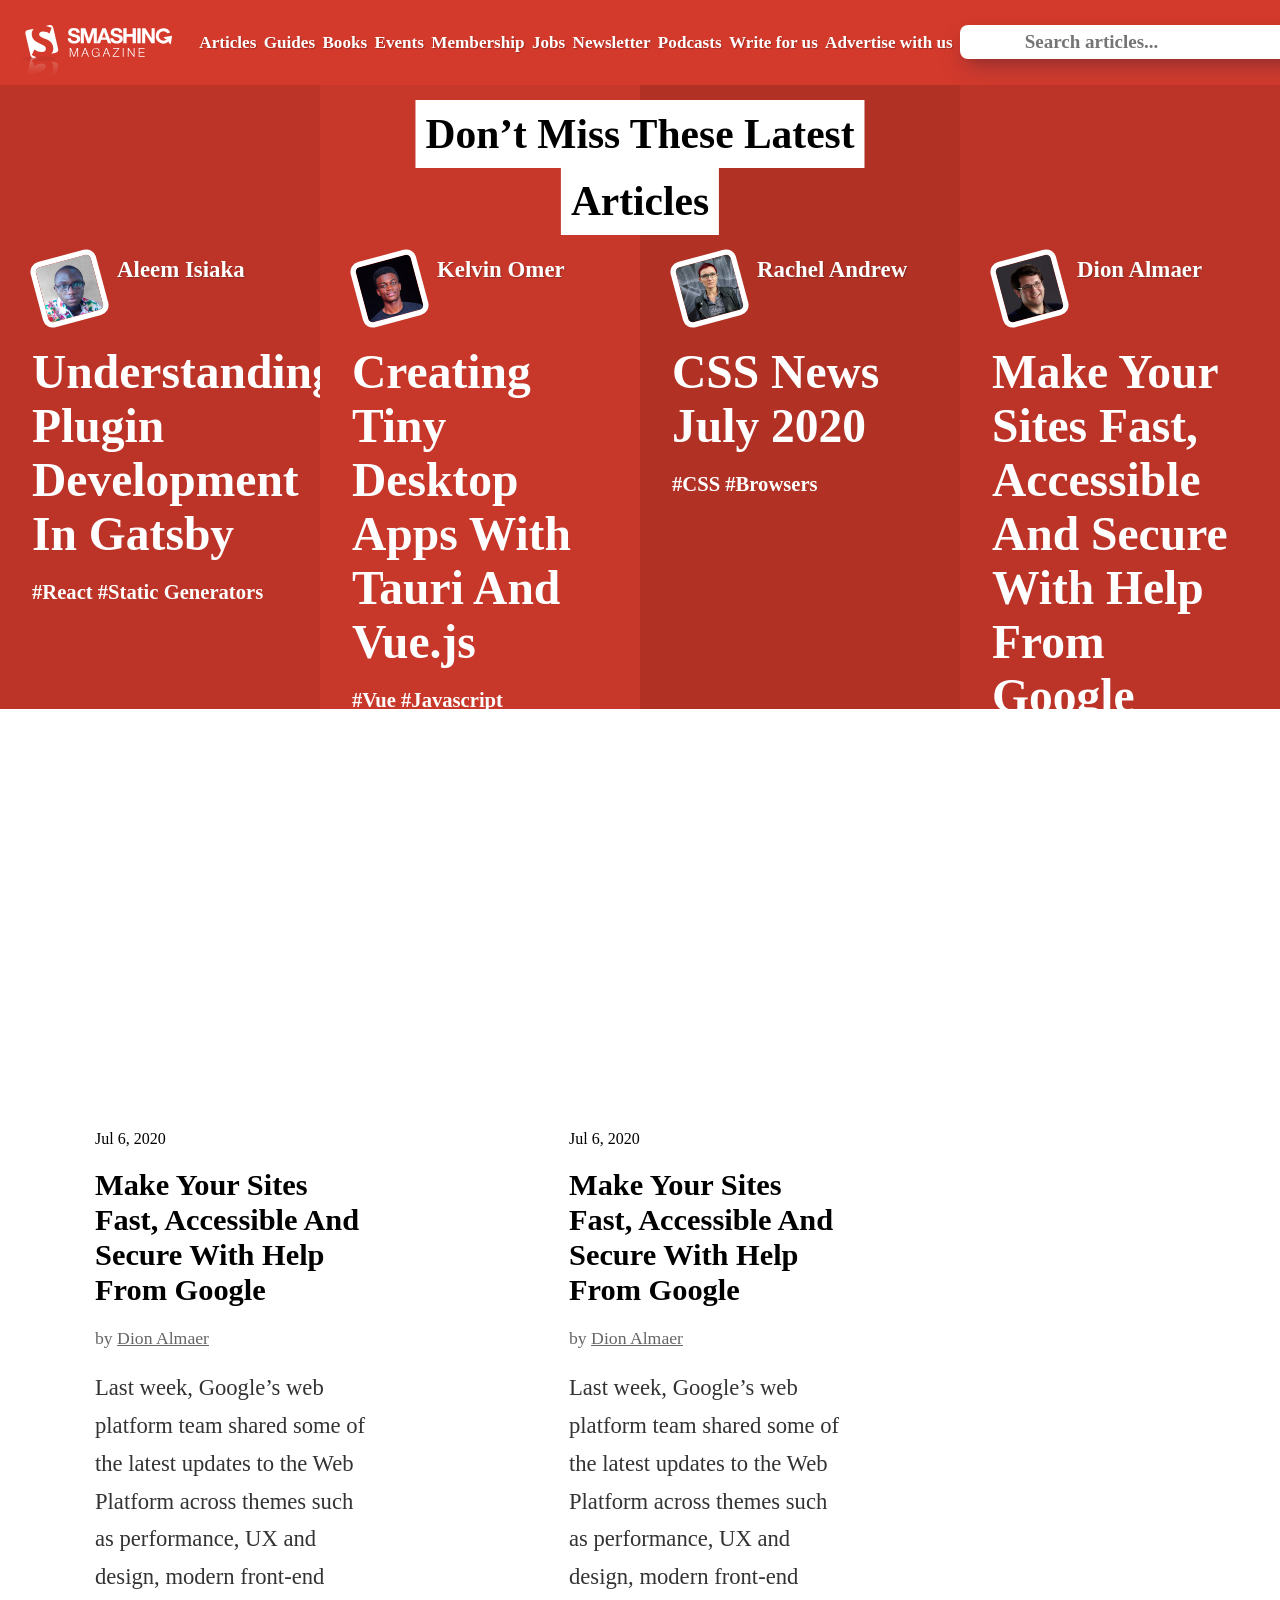
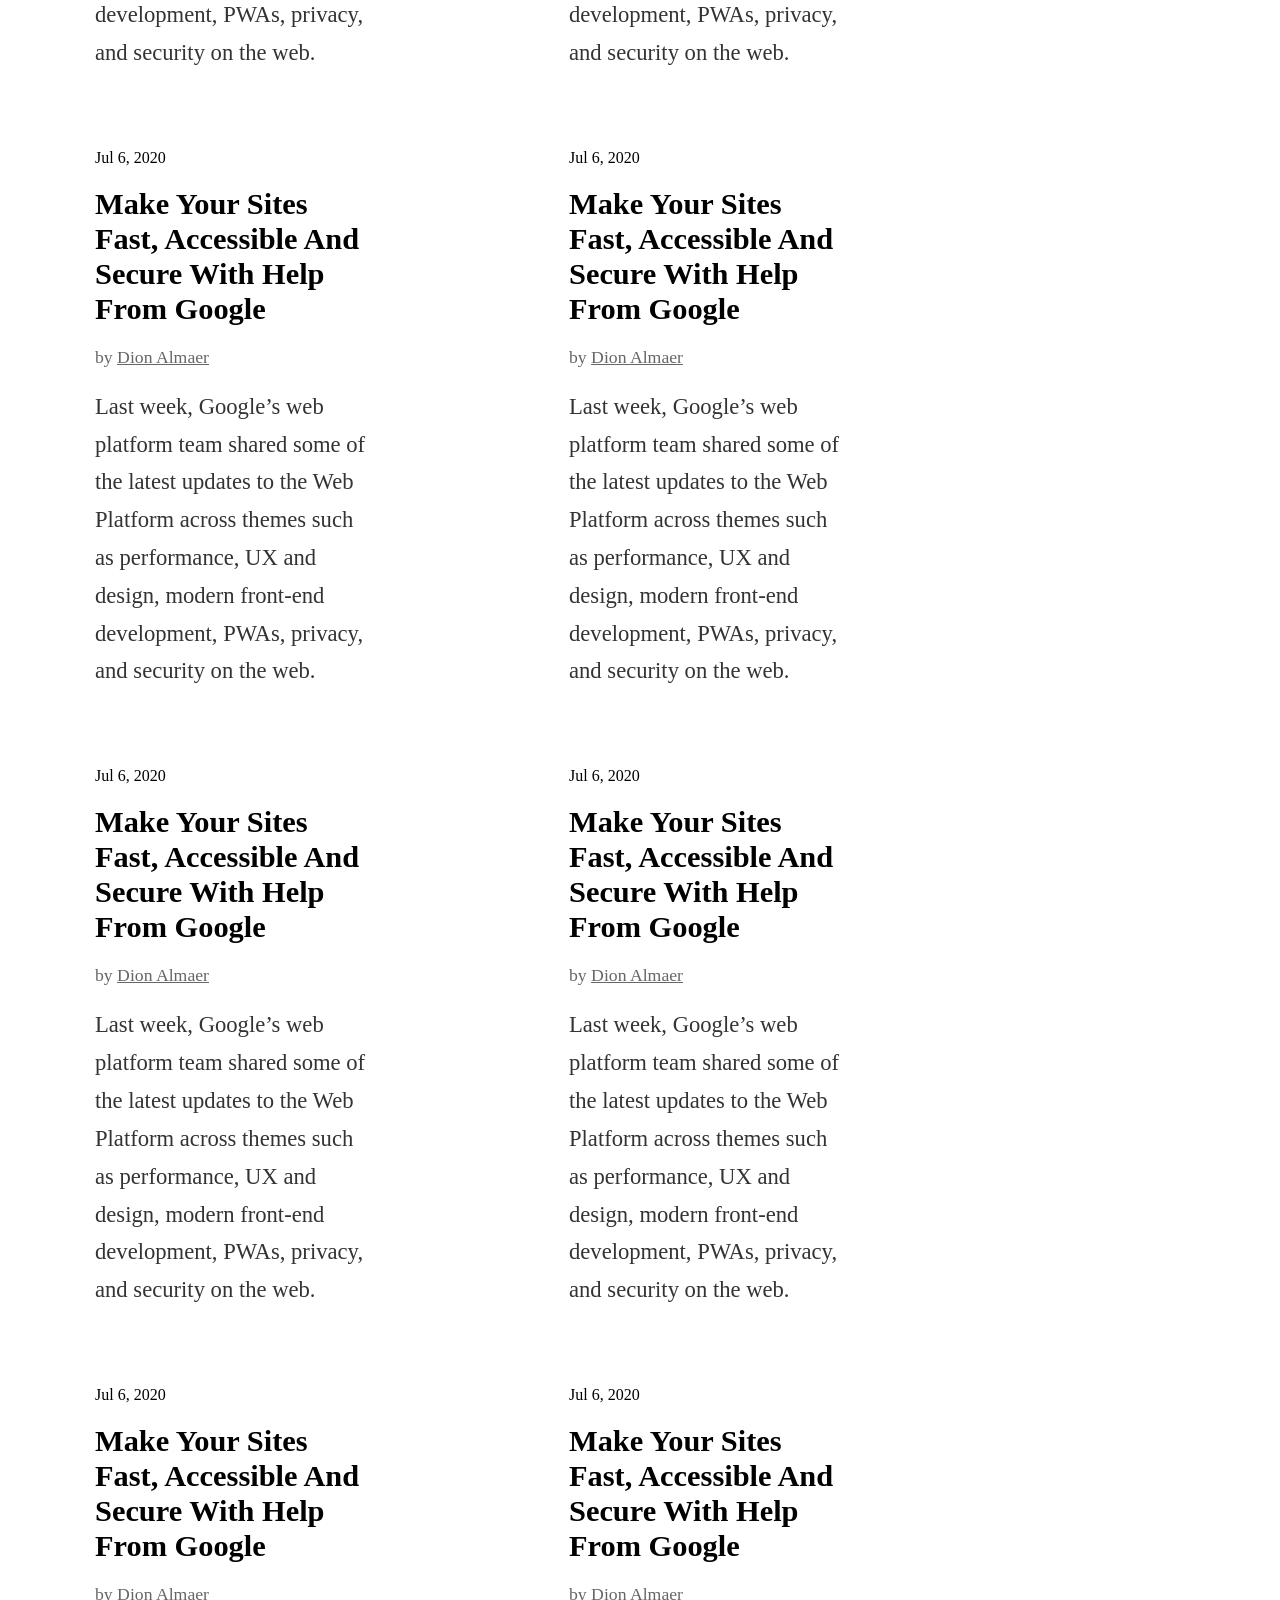
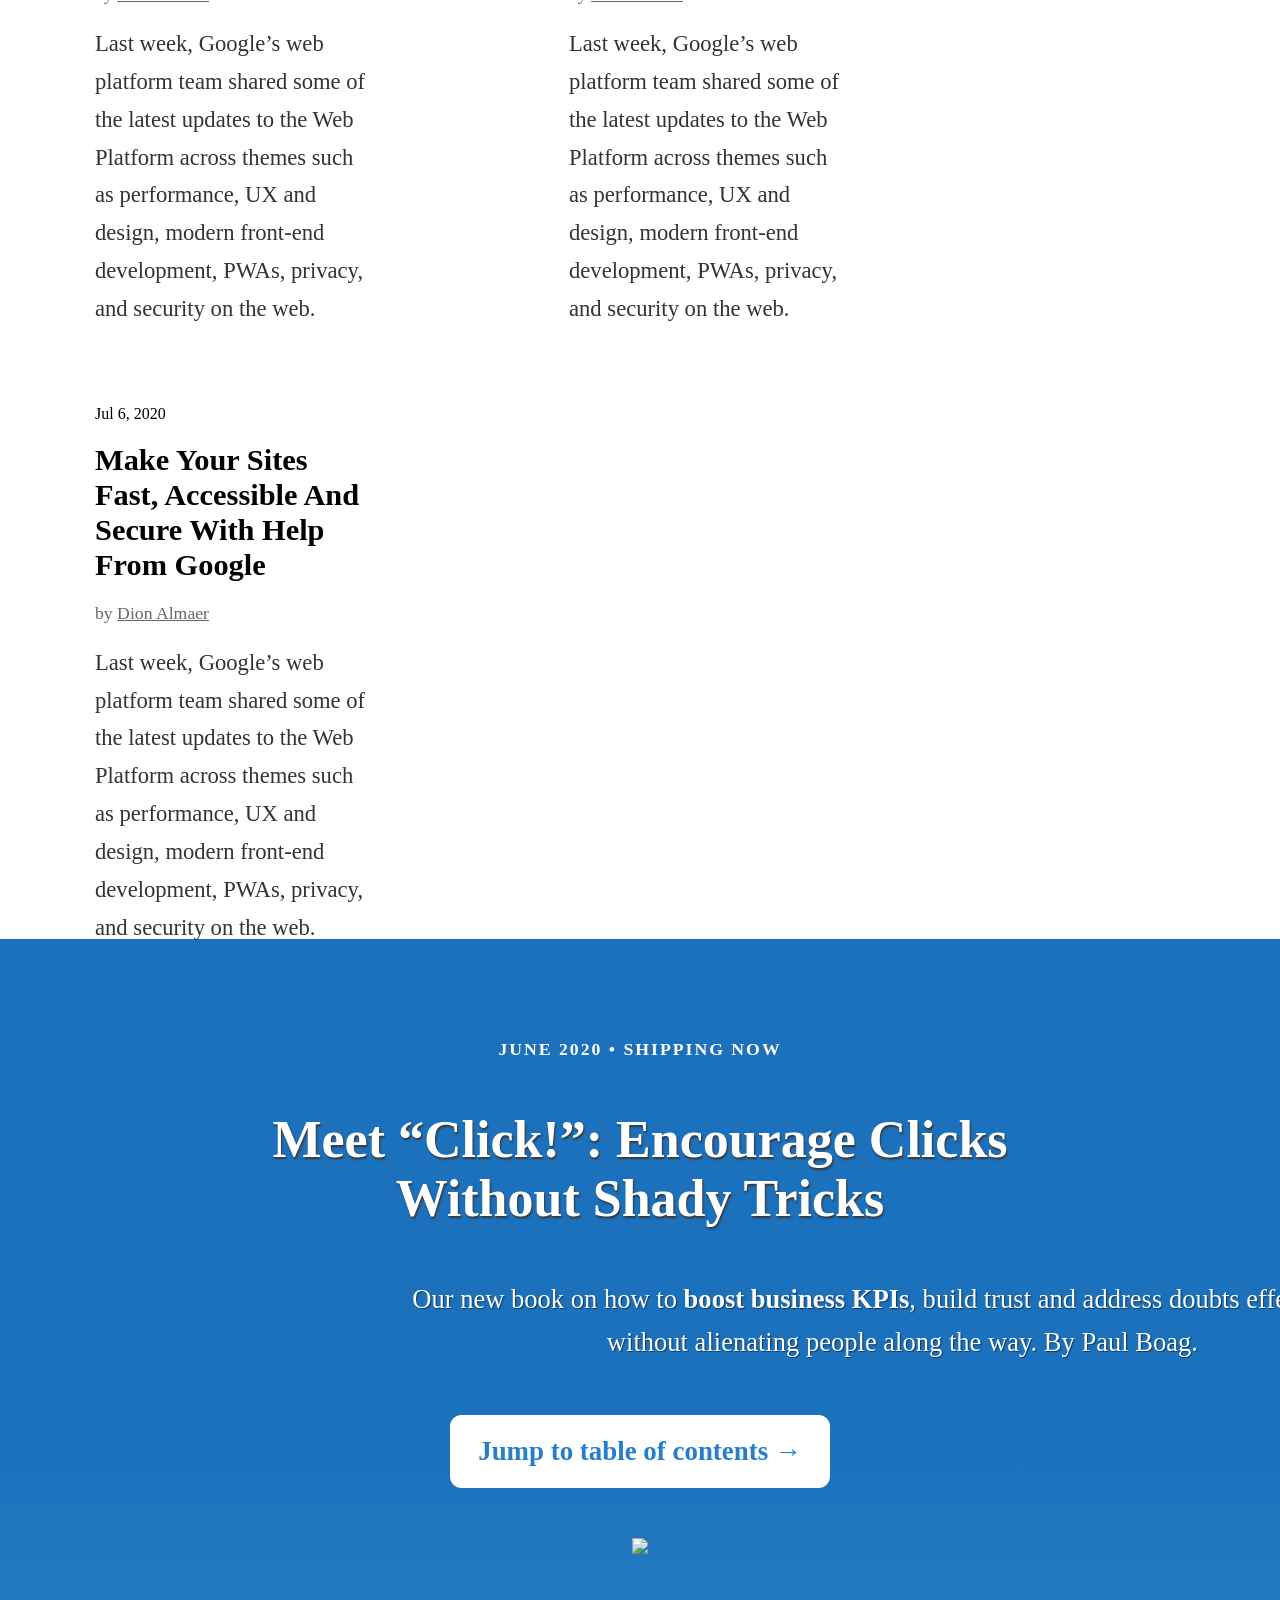
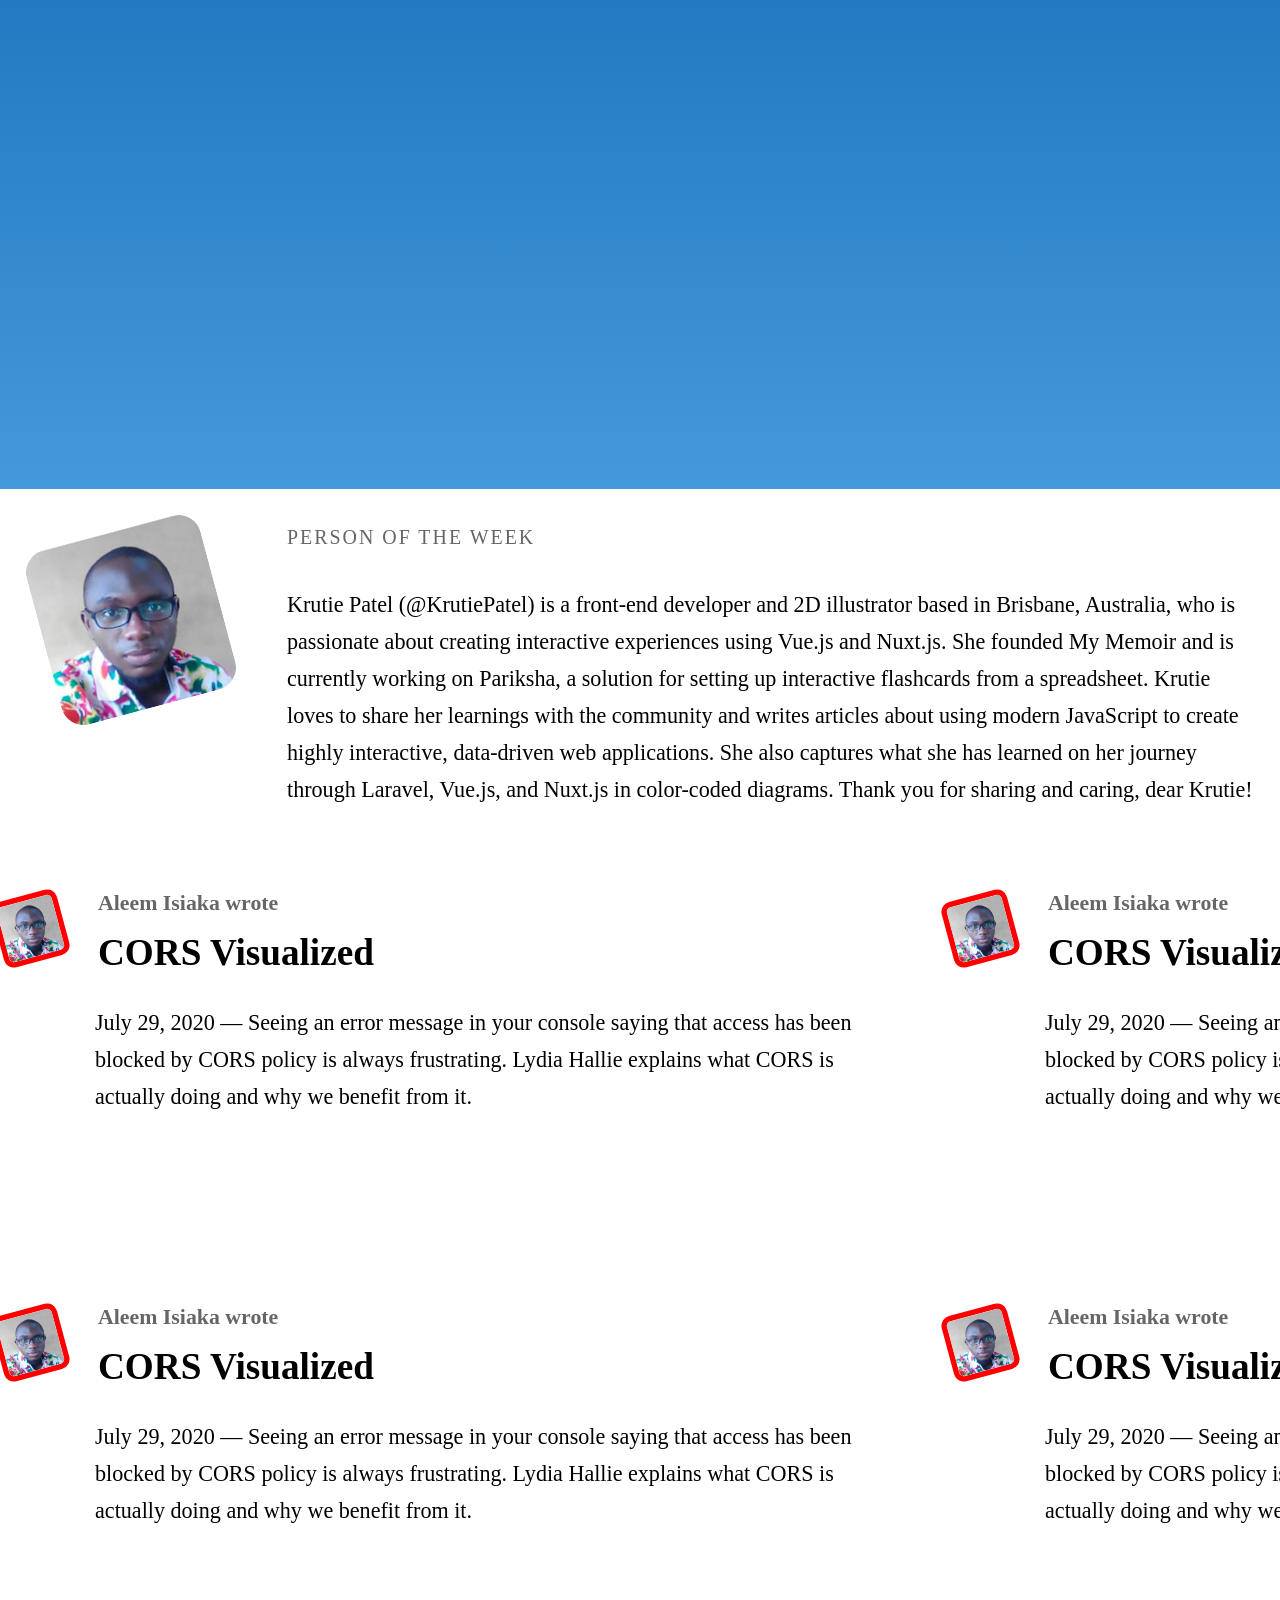
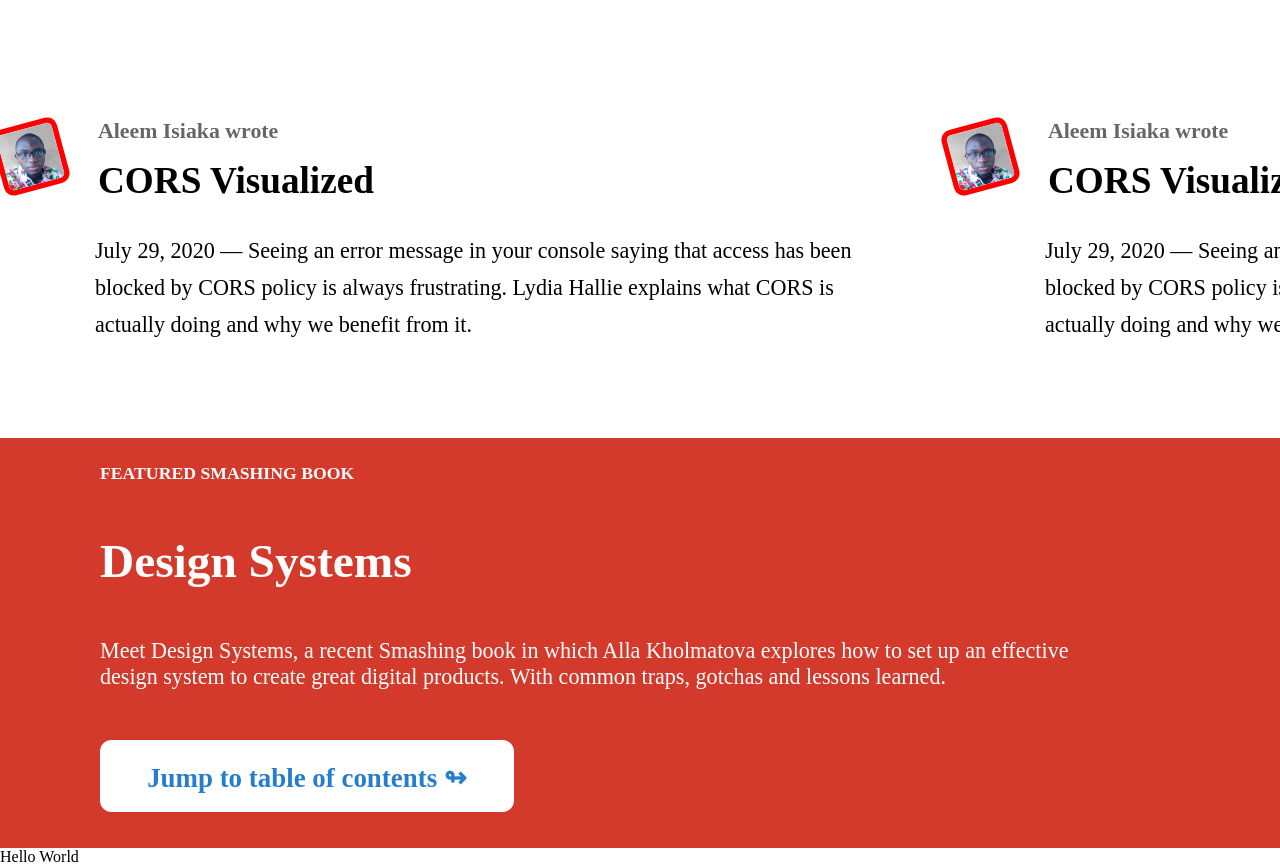
==== commit d78b75d4: "add FEATURED SMASHING BOOK section" ====
--- a/index.html
+++ b/index.html
@@ -352,7 +352,14 @@
         </article>
       </div>
     </section>
-    
+    <section class="featured-smashing-book">
+      <div class="featured-smashing-book-container">
+        <h3>FEATURED SMASHING BOOK</h3>
+        <h2>Design Systems</h2>
+        <p>Meet Design Systems, a recent Smashing book in which Alla Kholmatova explores how to set up an effective design system to create great digital products. With common traps, gotchas and lessons learned.</p>
+        <div class="featured-smashing-book-button"><button>Jump to table of contents ↬</button></div>
+      </div>
+    </section>
   </main>
 
   <footer>
--- a/style.css
+++ b/style.css
@@ -502,4 +502,61 @@
   font-size:22.129px;
   line-height:37.0335px;
   margin: 15px;
+}
+
+.featured-smashing-book{
+  background-color: #d33a2c;
+  height:409.703px;
+}
+
+.featured-smashing-book-container{
+  display:flex;
+  flex-wrap:wrap;
+  flex-direction: column;
+  width: 1080px;
+  margin-left: 75px;
+}
+
+.featured-smashing-book-container h3{
+color: rgb(255, 255, 255);
+display: block;
+font-family: Elena;
+font-feature-settings: "onum";
+font-size: 17.7032px;
+font-weight: 700;
+margin: 25px;
+}
+
+.featured-smashing-book-container h2{
+color:rgb(255, 255, 255);
+display:block;
+font-family:Mija;
+font-feature-settings:"onum";
+font-size:47.3327px;
+font-weight:700;
+margin: 25px;
+}
+
+.featured-smashing-book-container p{
+color:rgb(255, 255, 255);
+display:block;
+font-family:Elena;
+font-feature-settings:"onum";
+font-size:22.129px;
+margin: 25px;
+}
+
+.featured-smashing-book-button button{
+  padding: .75em 1em;
+  font-family: Mija;
+  background-color: rgb(255, 255, 255);
+  color: rgb(38, 125, 204);
+  font-size: 26.929px;
+  font-weight: 700;
+  border-bottom-color: rgb(255, 255, 255);
+  border: 1px solid rgb(255, 255, 255);
+  border-radius: 11px;
+  width: 414px;
+  height: 72px;
+  margin: 25px;
 }
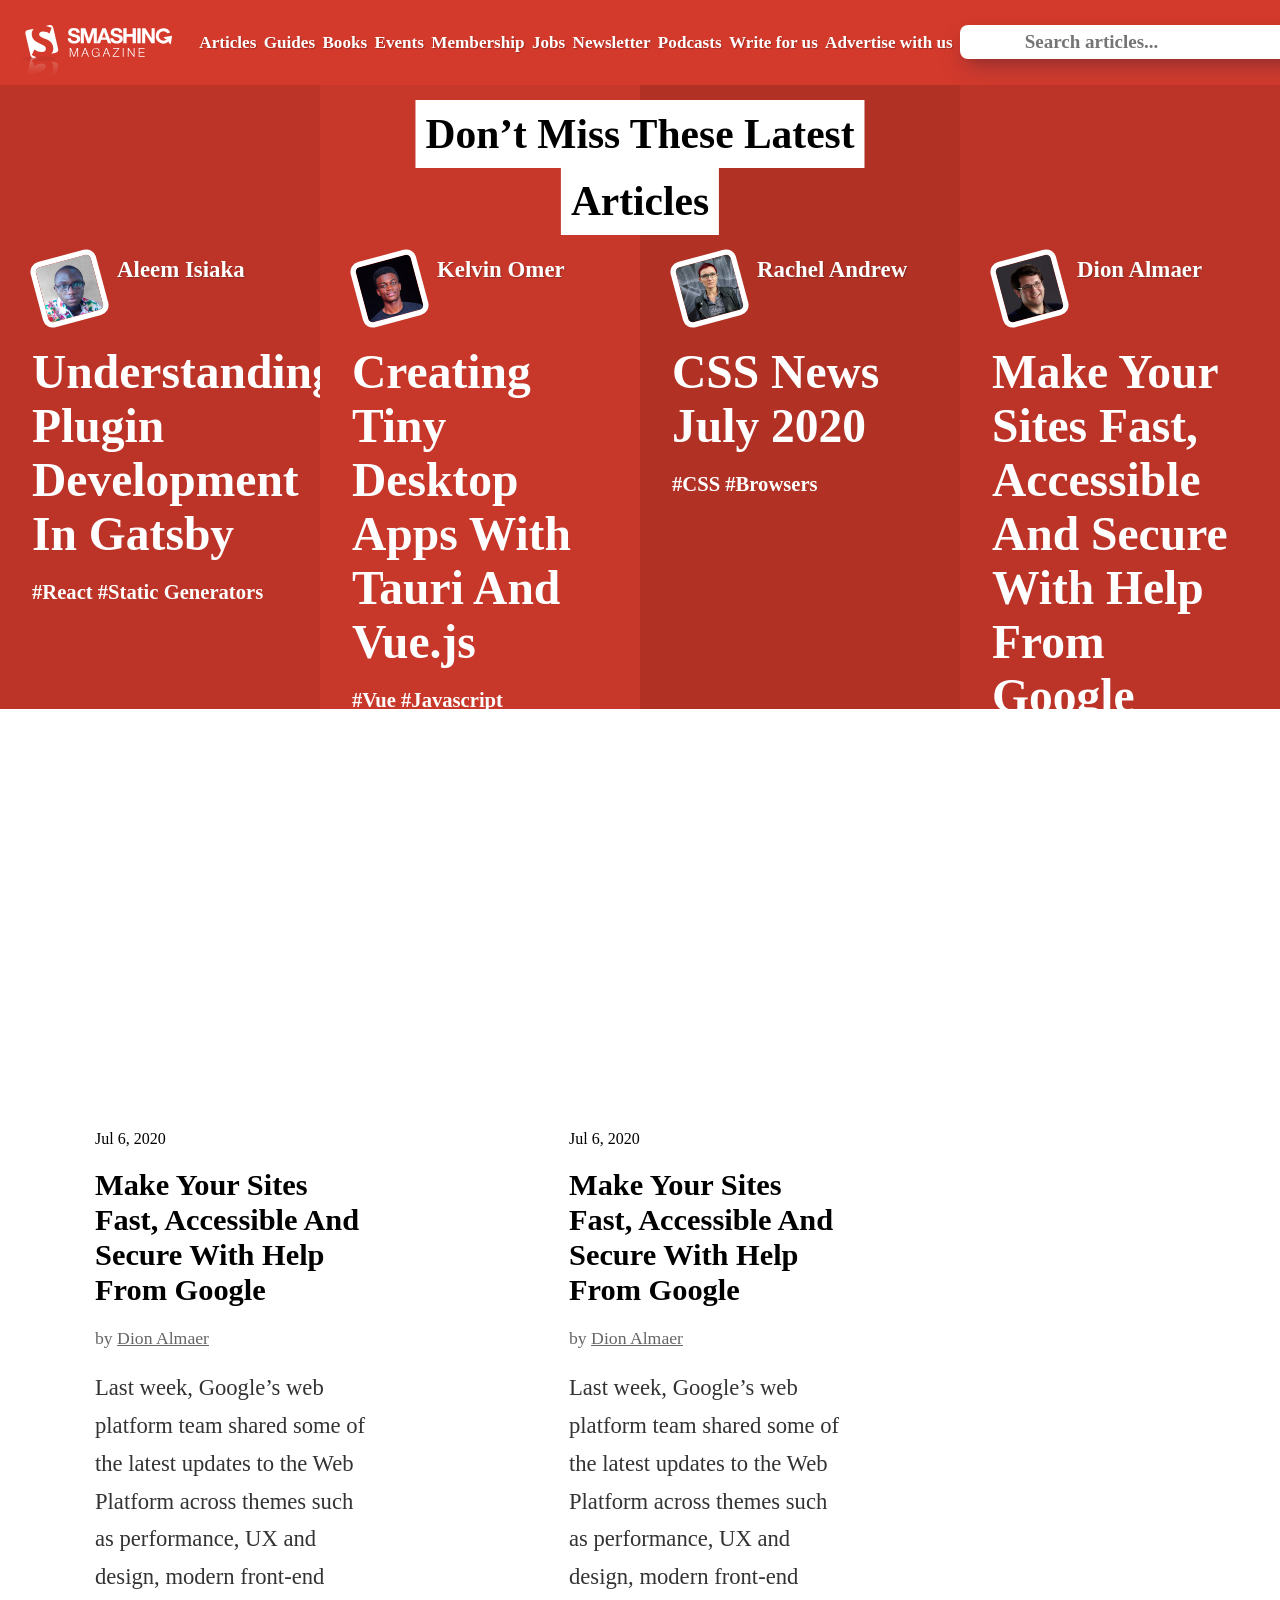
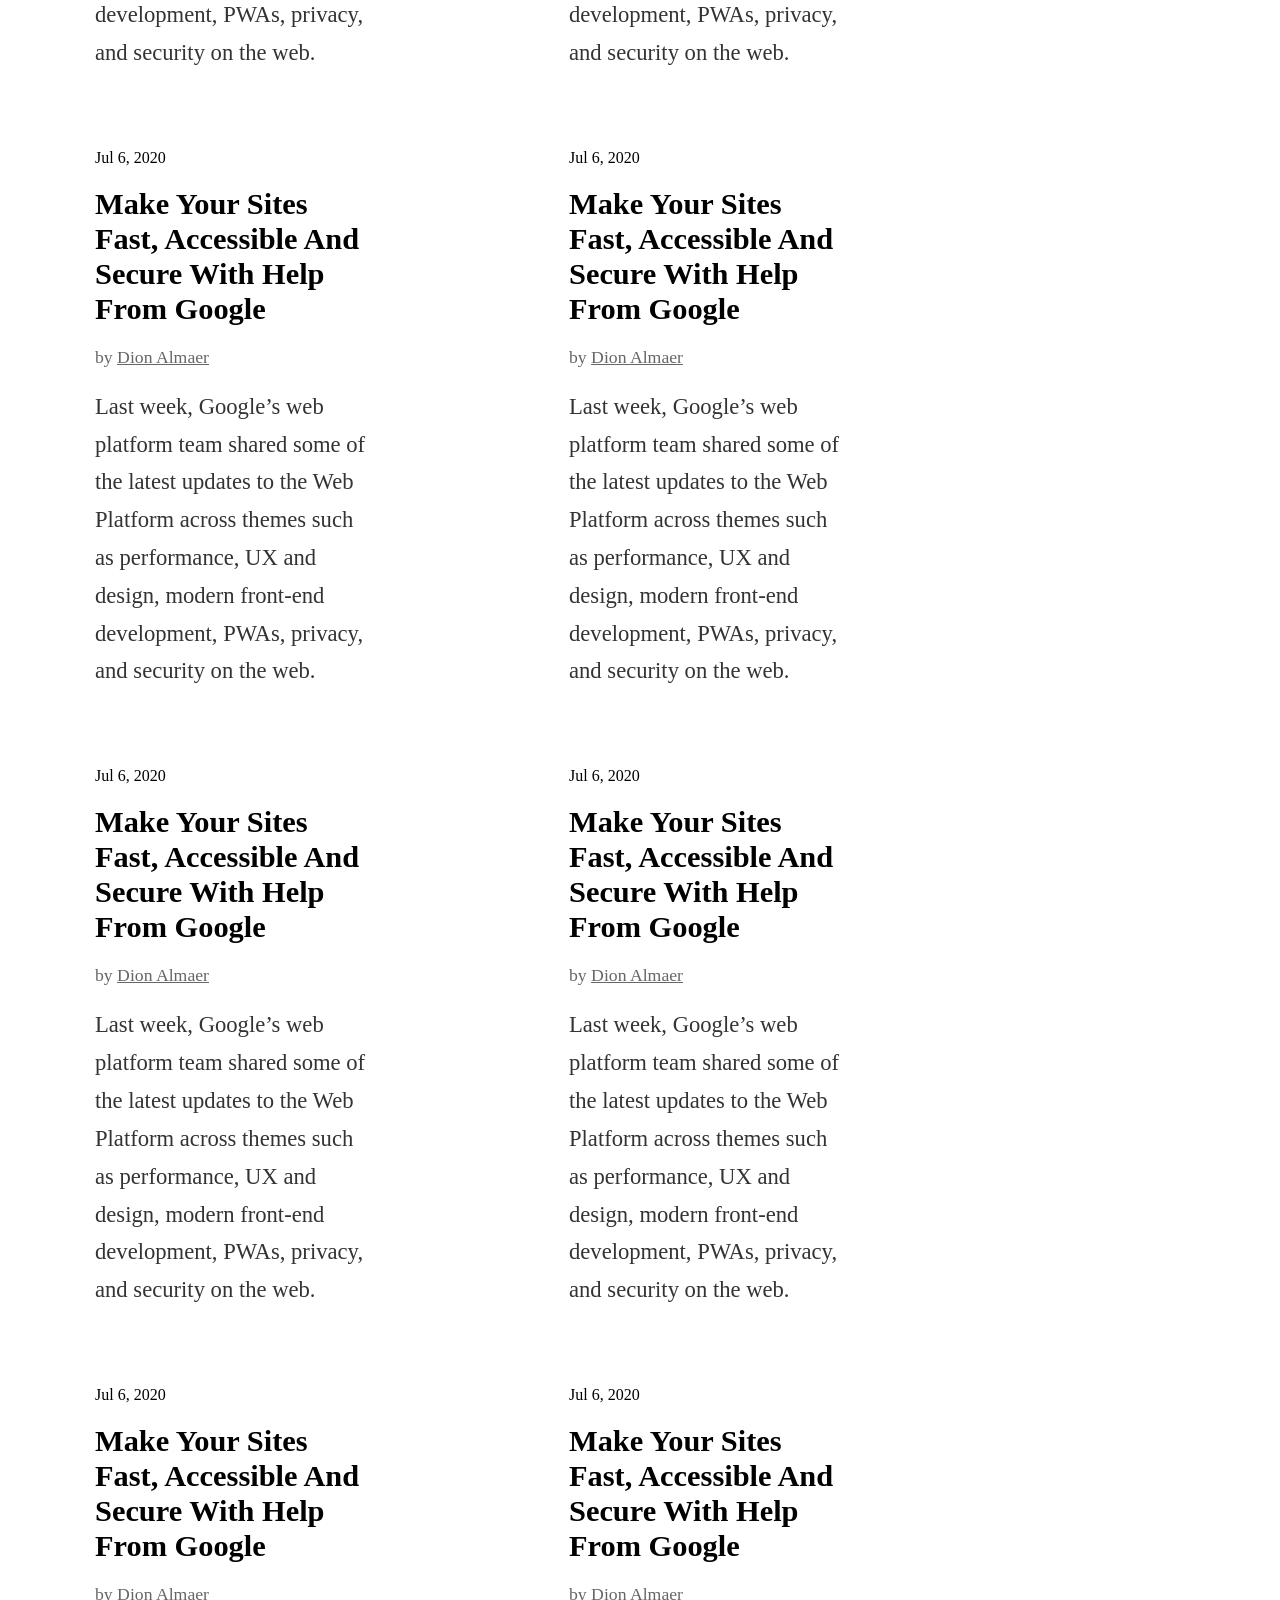
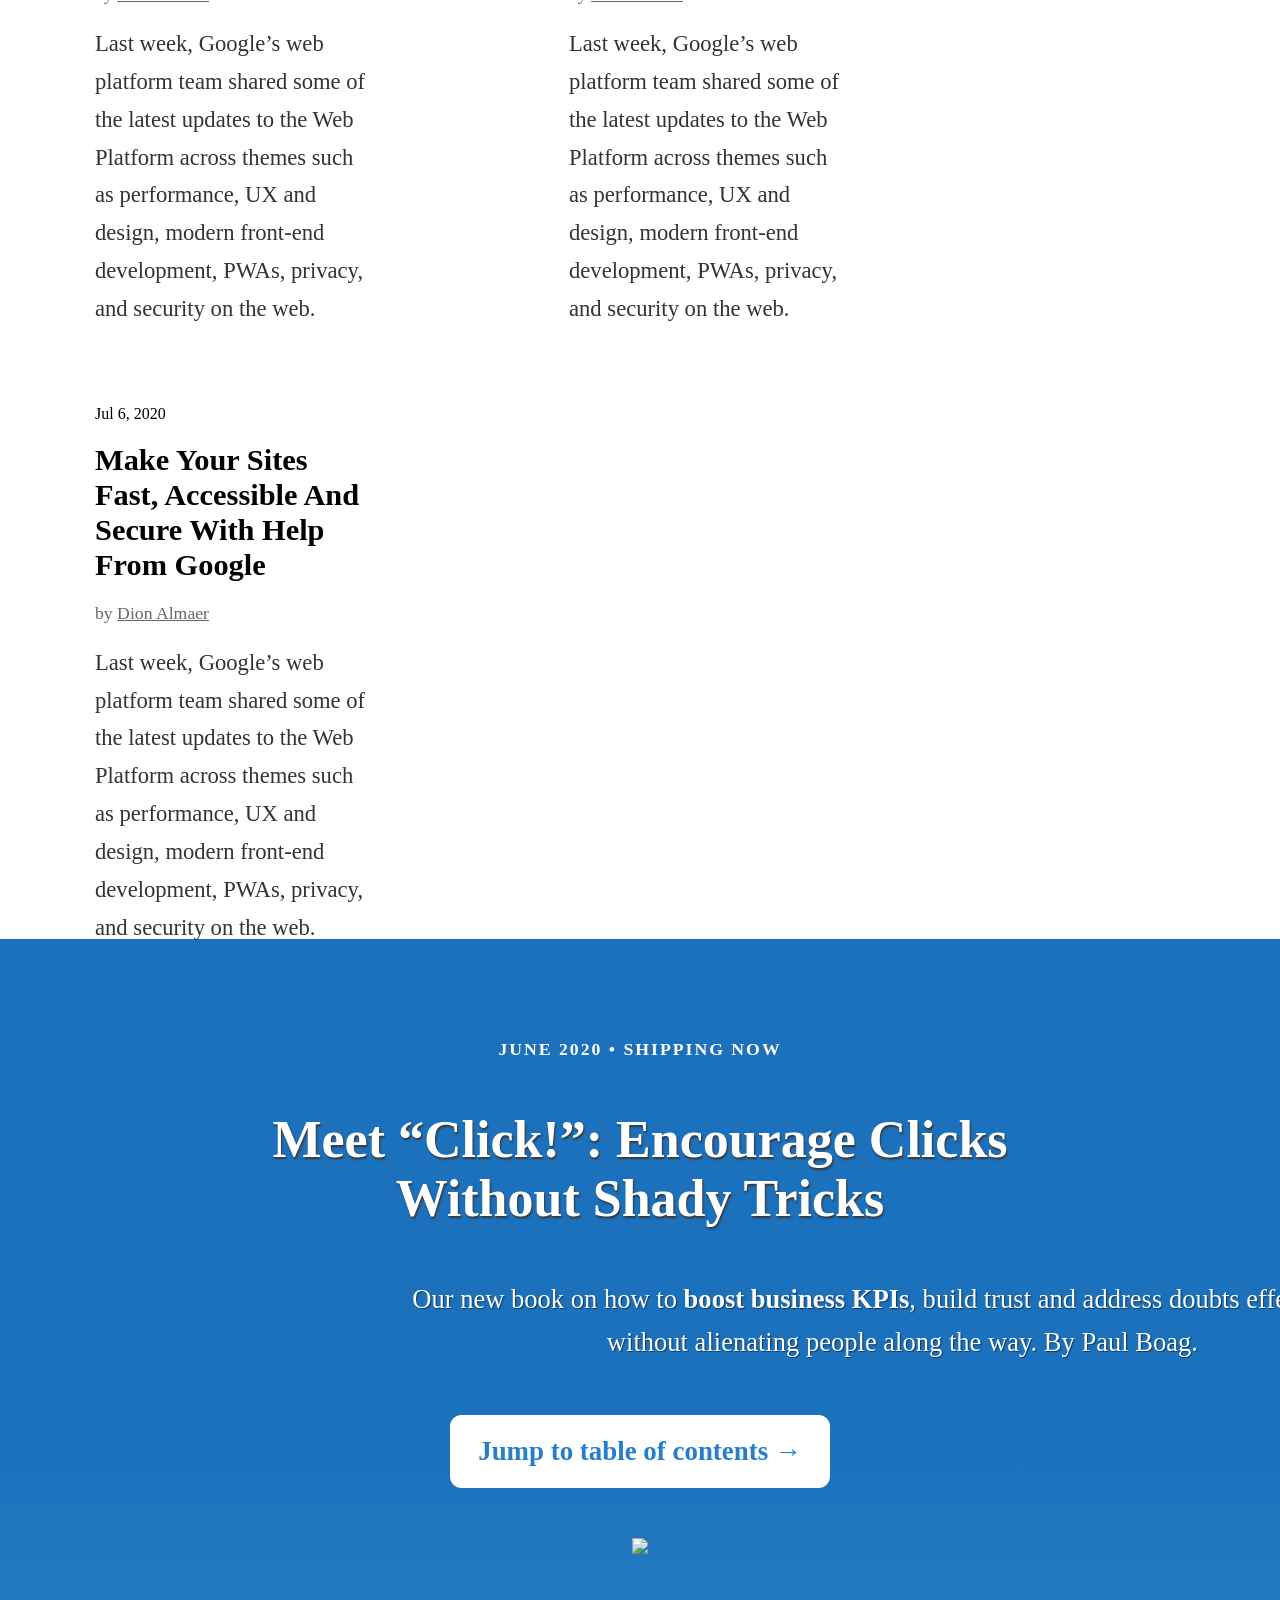
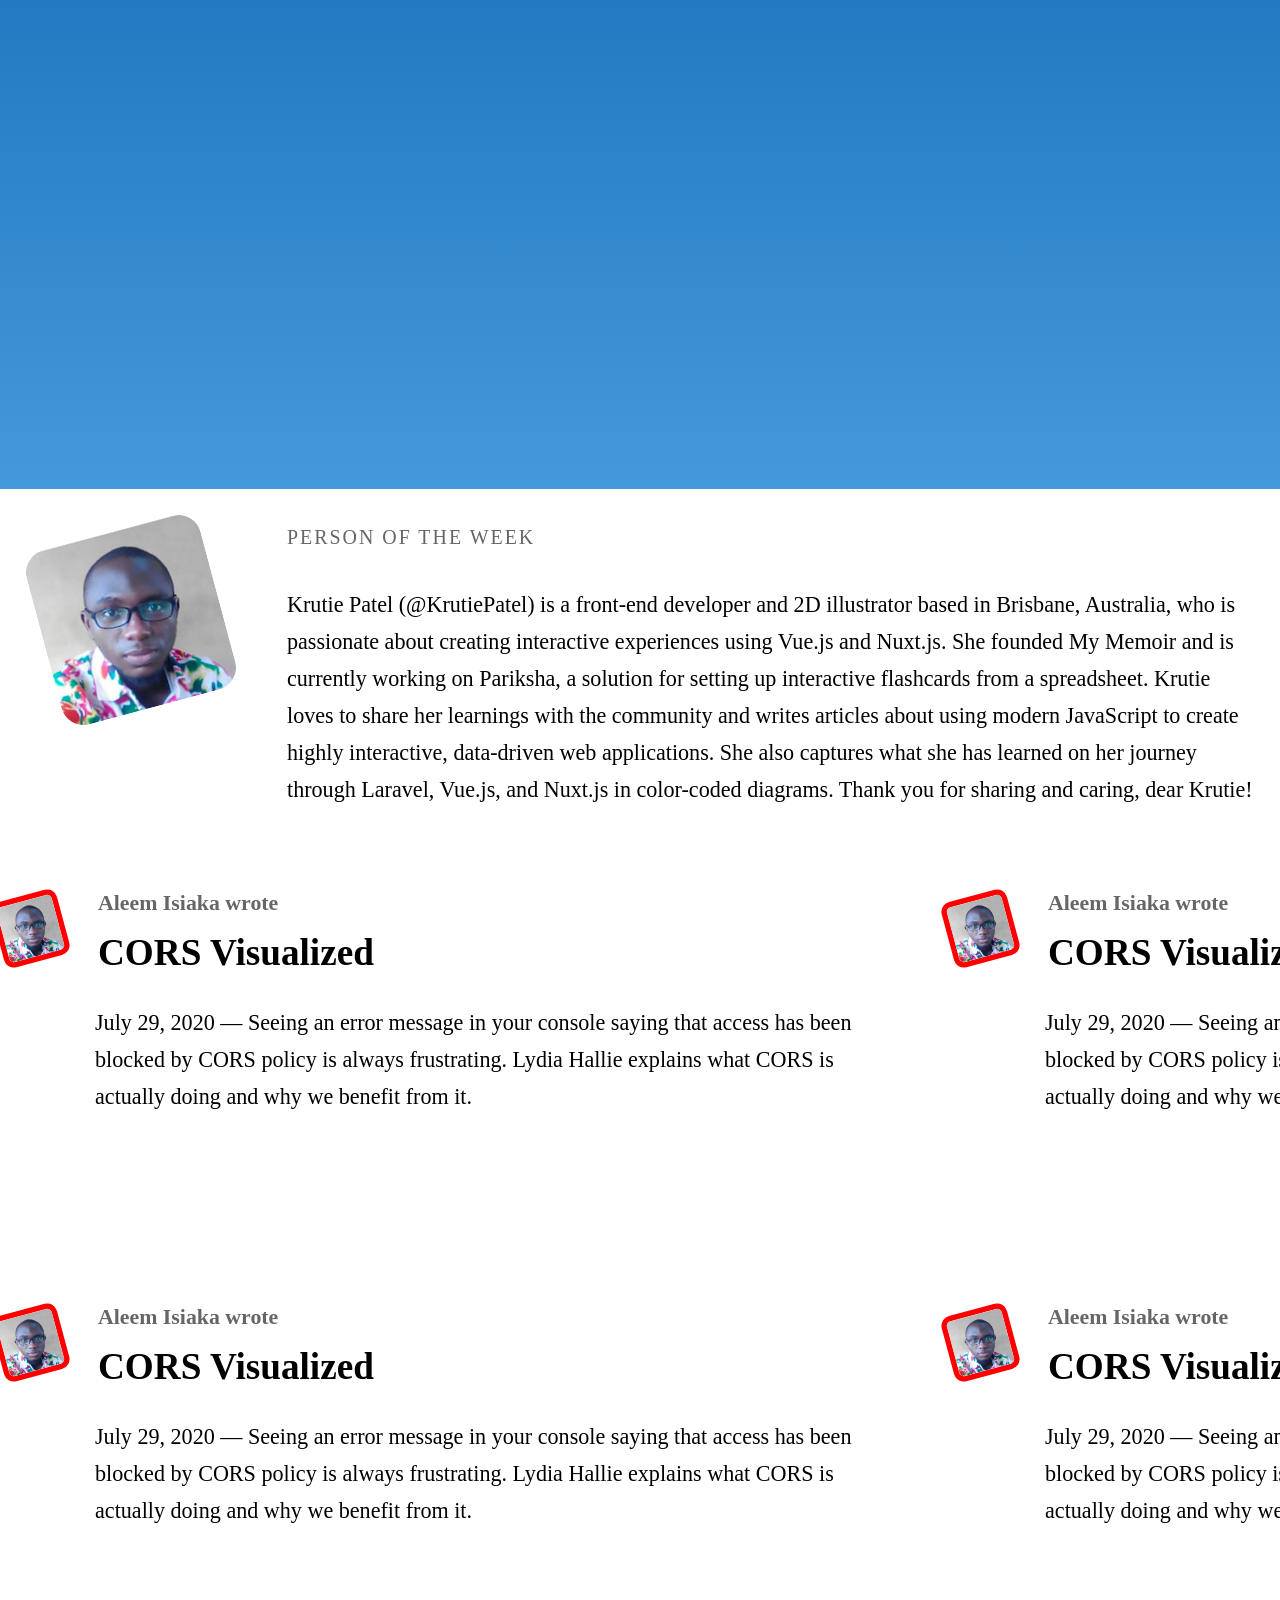
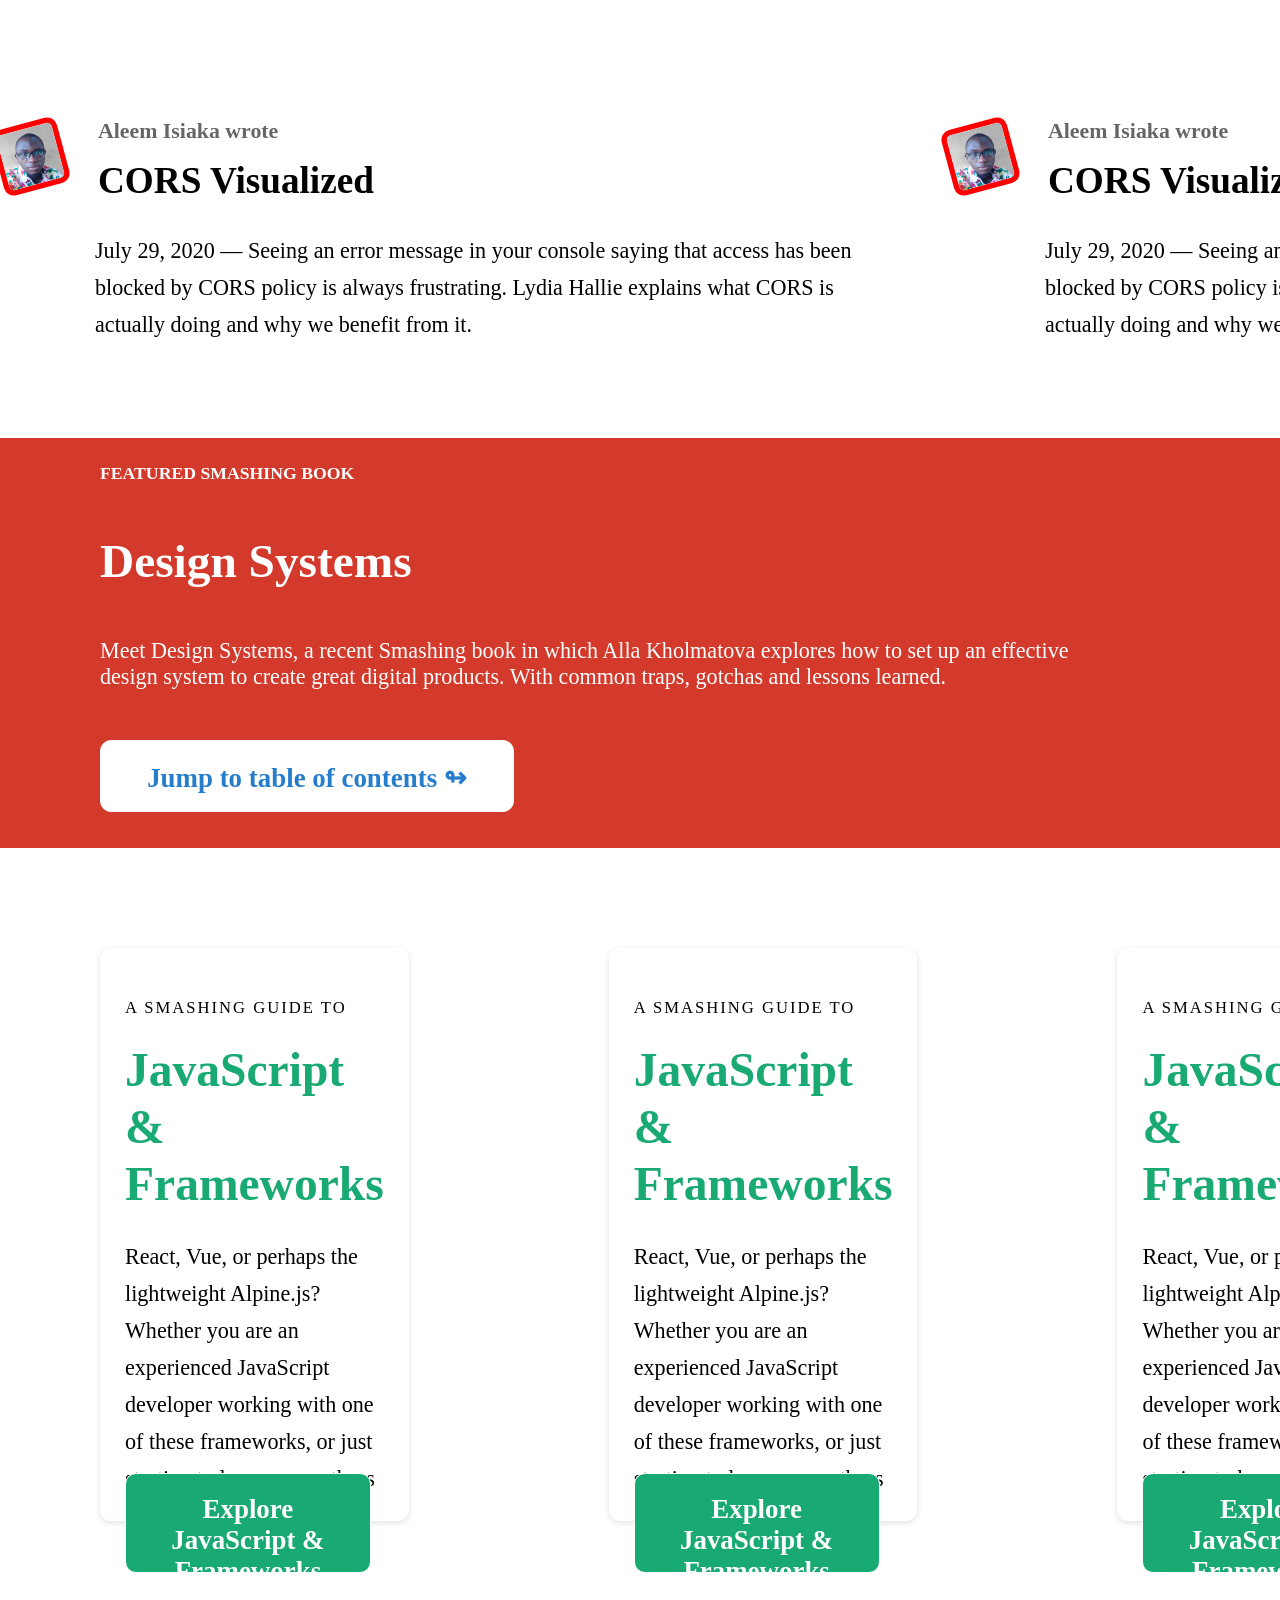
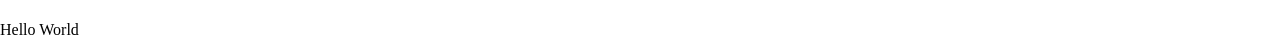
==== commit 2e9d655f: "add featured-guide. style it" ====
--- a/index.html
+++ b/index.html
@@ -360,6 +360,28 @@
         <div class="featured-smashing-book-button"><button>Jump to table of contents ↬</button></div>
       </div>
     </section>
+    <section class="featured-guides">
+      <div class="featured-guides-container">
+        <article class="featured-guide">
+            <h5>A SMASHING GUIDE TO</h5>
+            <title class="featured-guide-title">JavaScript & Frameworks</title>
+            <p>React, Vue, or perhaps the lightweight Alpine.js? Whether you are an experienced JavaScript developer working with one of these frameworks, or just starting to learn, our authors have created some tutorials for you.</p>
+            <button>Explore JavaScript & Frameworks</button>
+        </article>
+        <article class="featured-guide">
+          <h5>A SMASHING GUIDE TO</h5>
+          <title class="featured-guide-title">JavaScript & Frameworks</title>
+          <p>React, Vue, or perhaps the lightweight Alpine.js? Whether you are an experienced JavaScript developer working with one of these frameworks, or just starting to learn, our authors have created some tutorials for you.</p>
+          <button>Explore JavaScript & Frameworks</button>
+        </article>
+        <article class="featured-guide">
+          <h5>A SMASHING GUIDE TO</h5>
+          <title class="featured-guide-title">JavaScript & Frameworks</title>
+          <p>React, Vue, or perhaps the lightweight Alpine.js? Whether you are an experienced JavaScript developer working with one of these frameworks, or just starting to learn, our authors have created some tutorials for you.</p>
+          <button>Explore JavaScript & Frameworks</button>
+        </article>
+      </div>
+    </section>
   </main>
 
   <footer>
--- a/style.css
+++ b/style.css
@@ -559,4 +559,66 @@
   width: 414px;
   height: 72px;
   margin: 25px;
-}+}
+
+.featured-guides-container{
+  display: flex;
+  align-items: center;
+}
+
+.featured-guide{
+  width: 80%;
+  margin: 0 auto;
+  box-shadow:rgba(0, 0, 0, 0.12) 0px 2px 6px 0px;
+  height: 573px;
+  width: 550px;
+  margin: 100px;
+  padding: 25px;
+  border-radius: 11px;
+}
+
+.featured-guide h5{
+  font-family:Elena;
+  font-feature-settings:"onum";
+  font-size:16.641px;
+  font-weight:400;
+  height:19px;
+  letter-spacing:2px;
+  line-height:19.9692px;
+  margin: 25px 0;
+}
+
+.featured-guide-title{
+  color:rgb(25, 169, 114);
+  cursor:pointer;
+  display:inline;
+  font-family:Mija;
+  font-feature-settings:"onum";
+  font-size:47.5458px;
+  font-weight:700;
+  line-height:57.0549px;
+  margin: 25px 0;
+}
+
+.featured-guide p{
+  font-family:Elena;
+  font-feature-settings:"onum";
+  font-size:22.129px;
+  height:185px;
+  line-height:37.0335px;
+  margin: 25px 0;
+}
+
+.featured-guide button{
+  padding: .75em 1em;
+  font-family: Mija;
+  background-color: rgb(25, 169, 114);
+  color: rgb(255, 255, 255);
+  font-size: 26.929px;
+  font-weight: 700;
+  border: 1px solid rgb(255, 255, 255);
+  border-radius: 11px;
+  width: 95%;
+  height: 100px;
+  margin: 25px 0;
+}
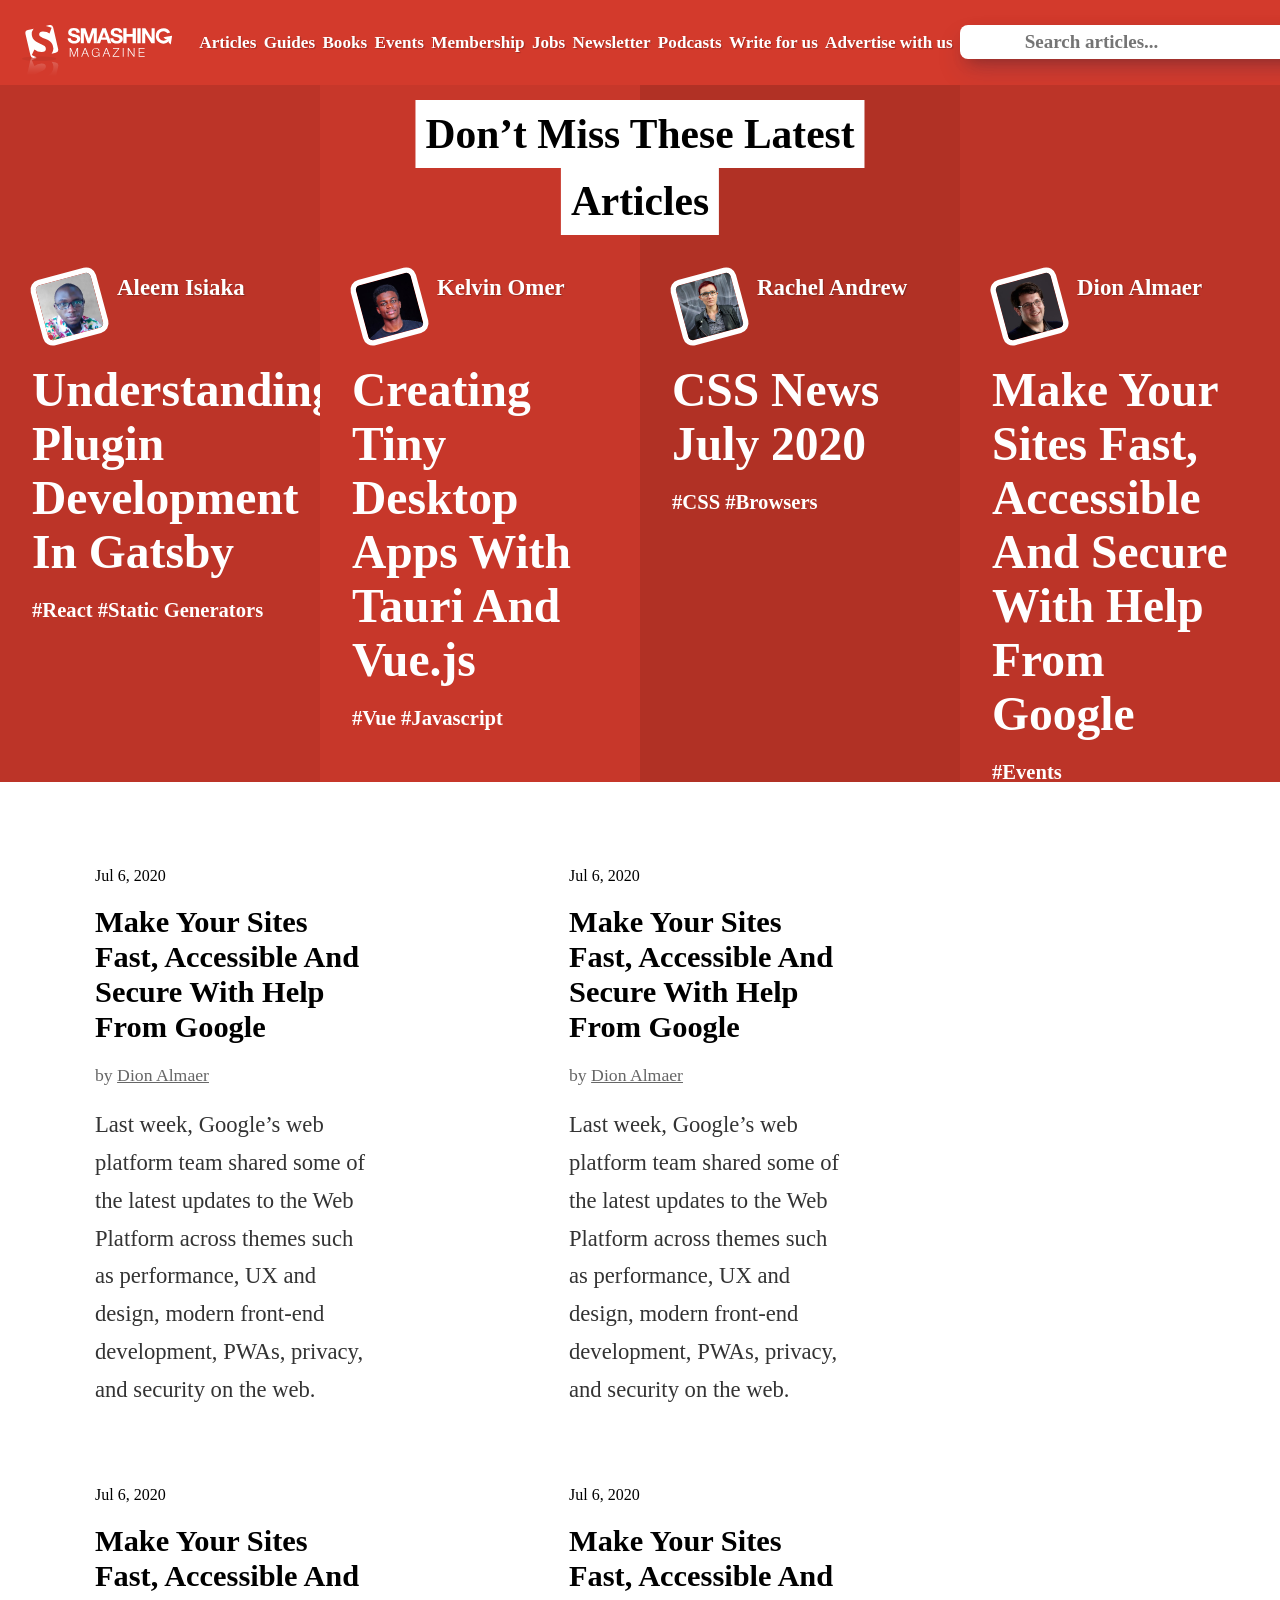
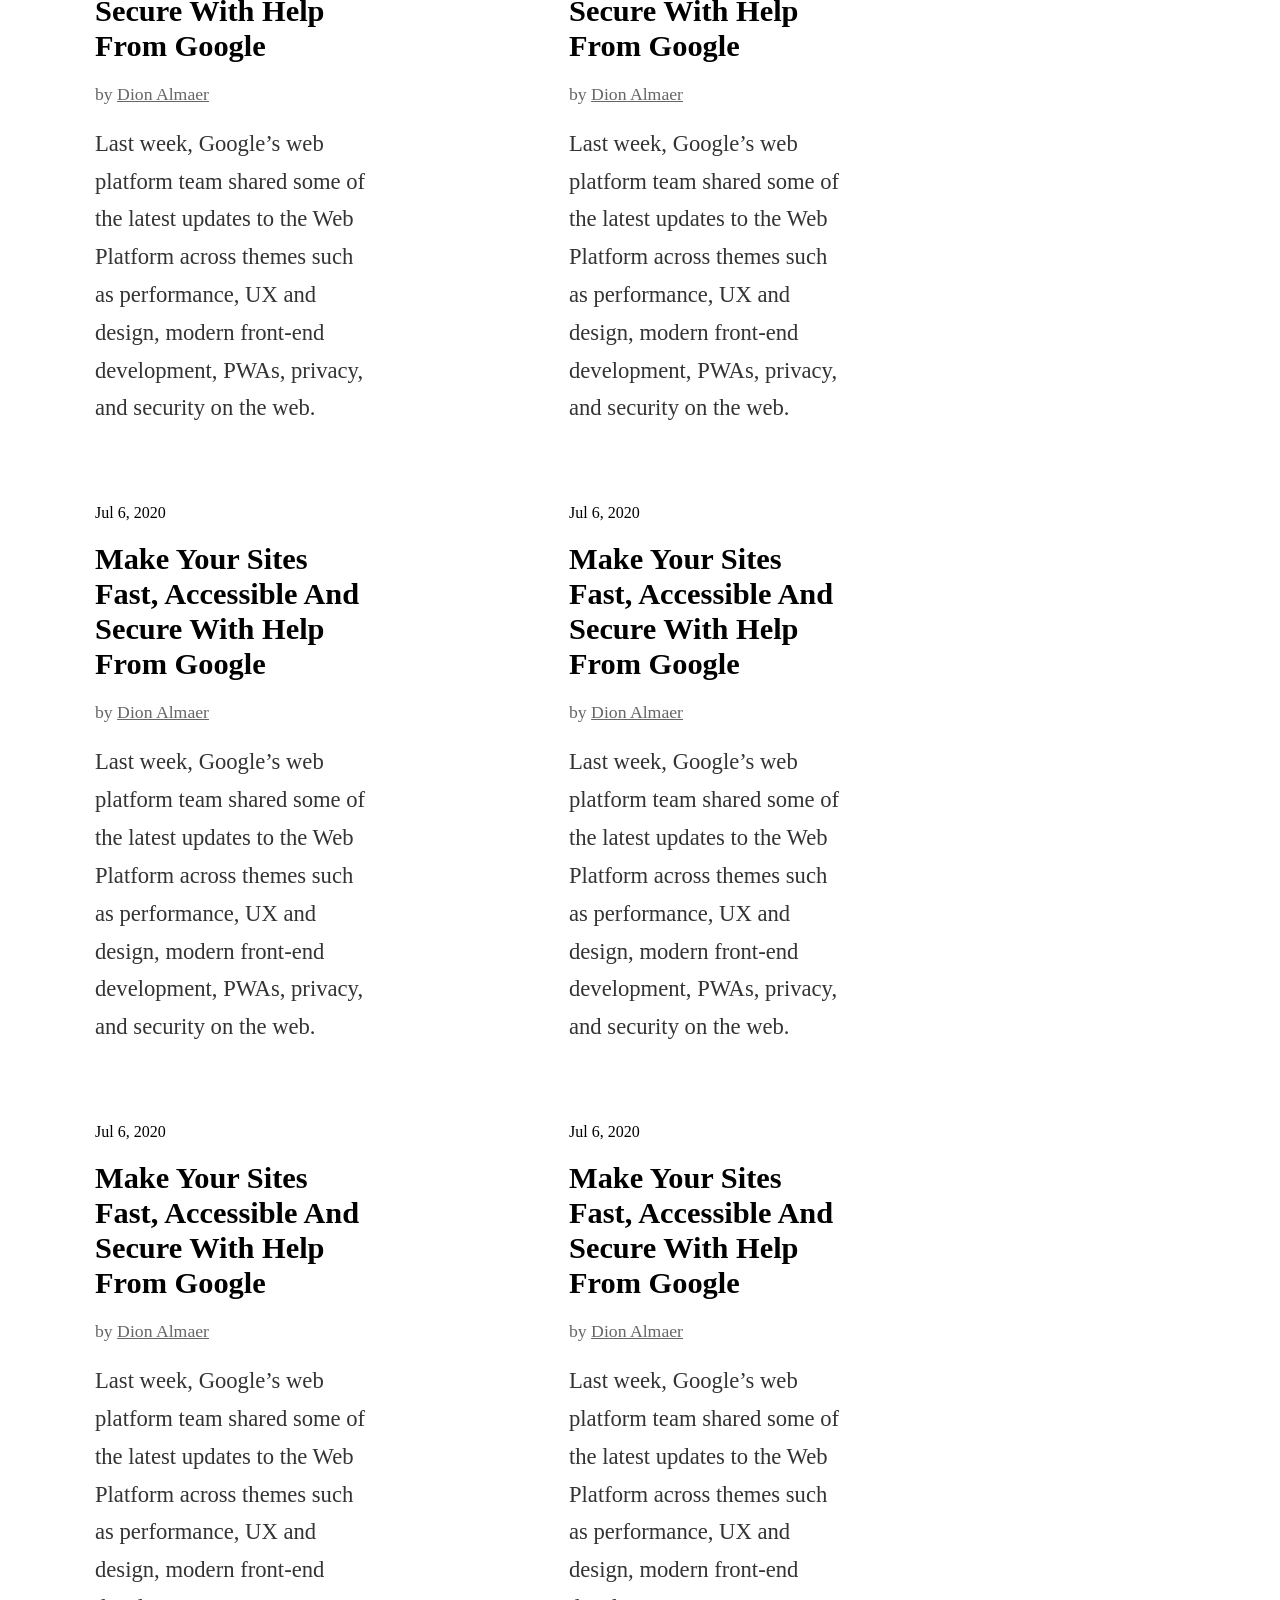
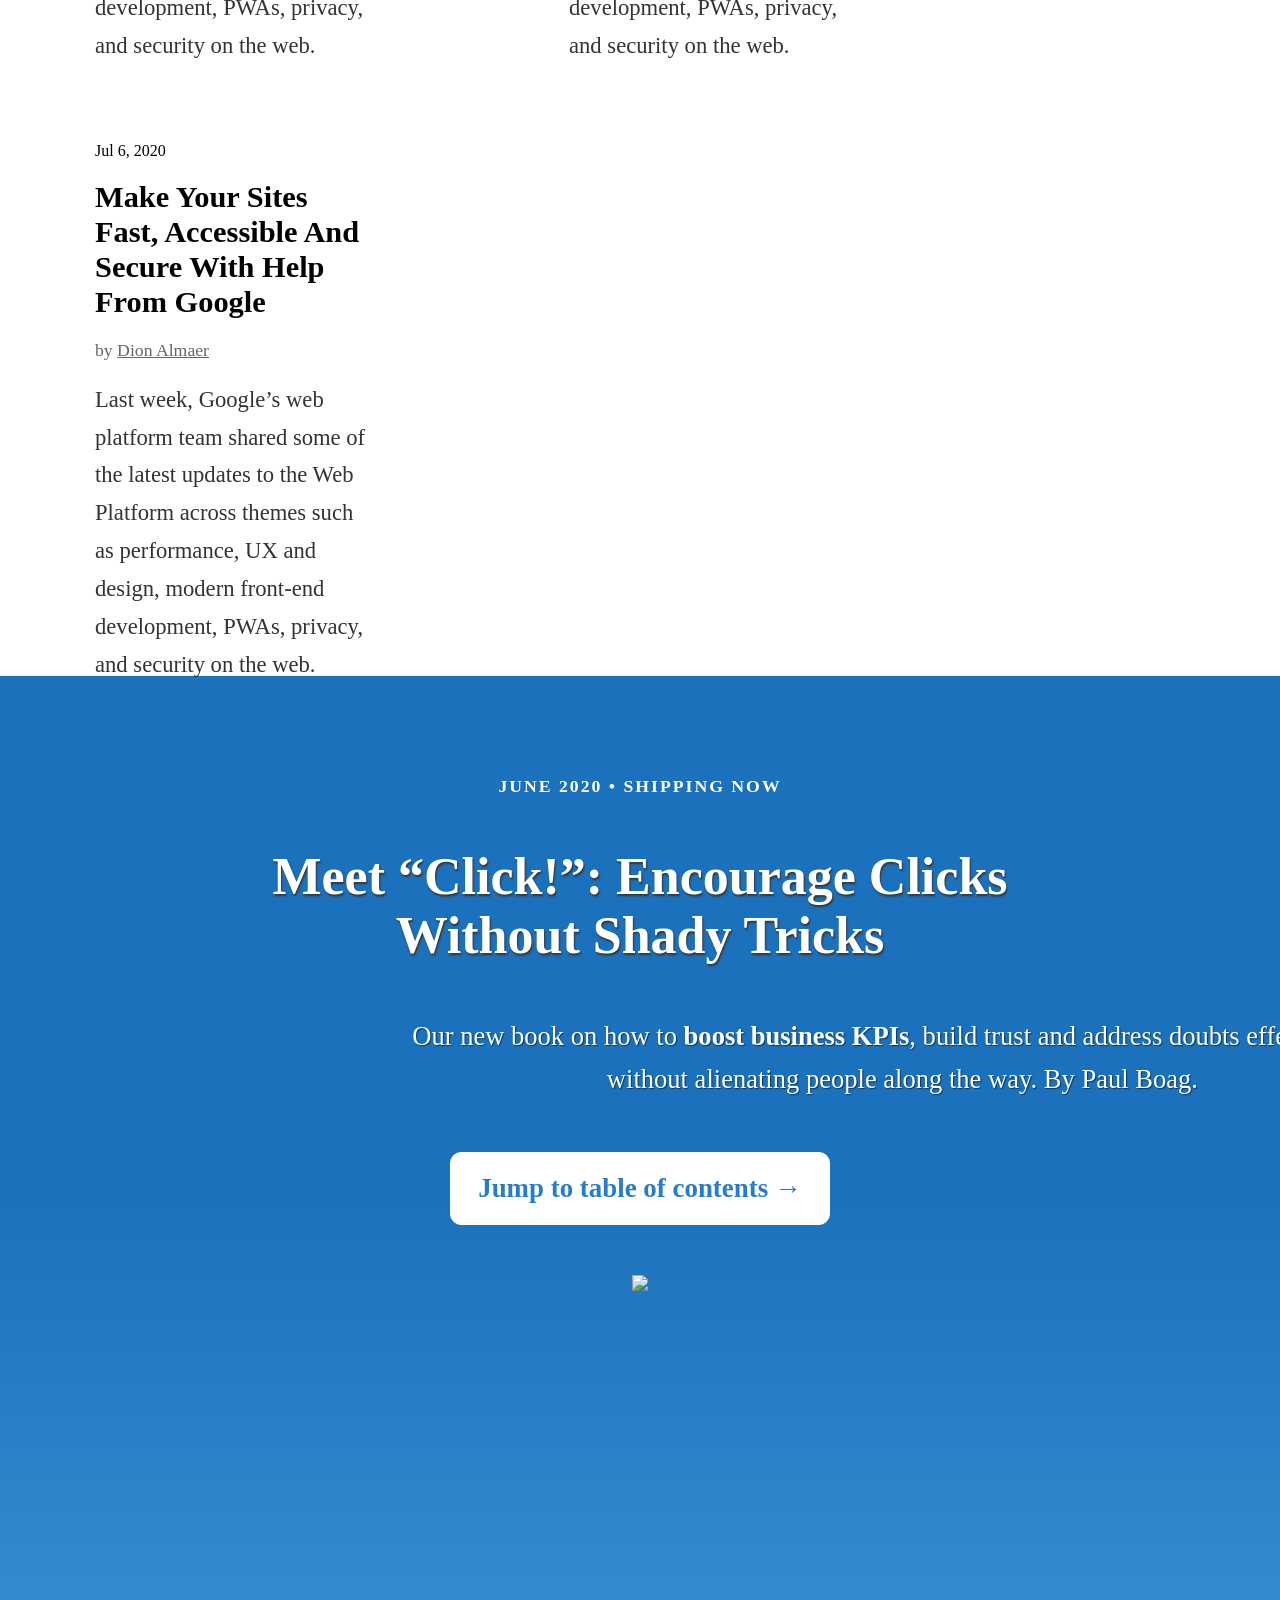
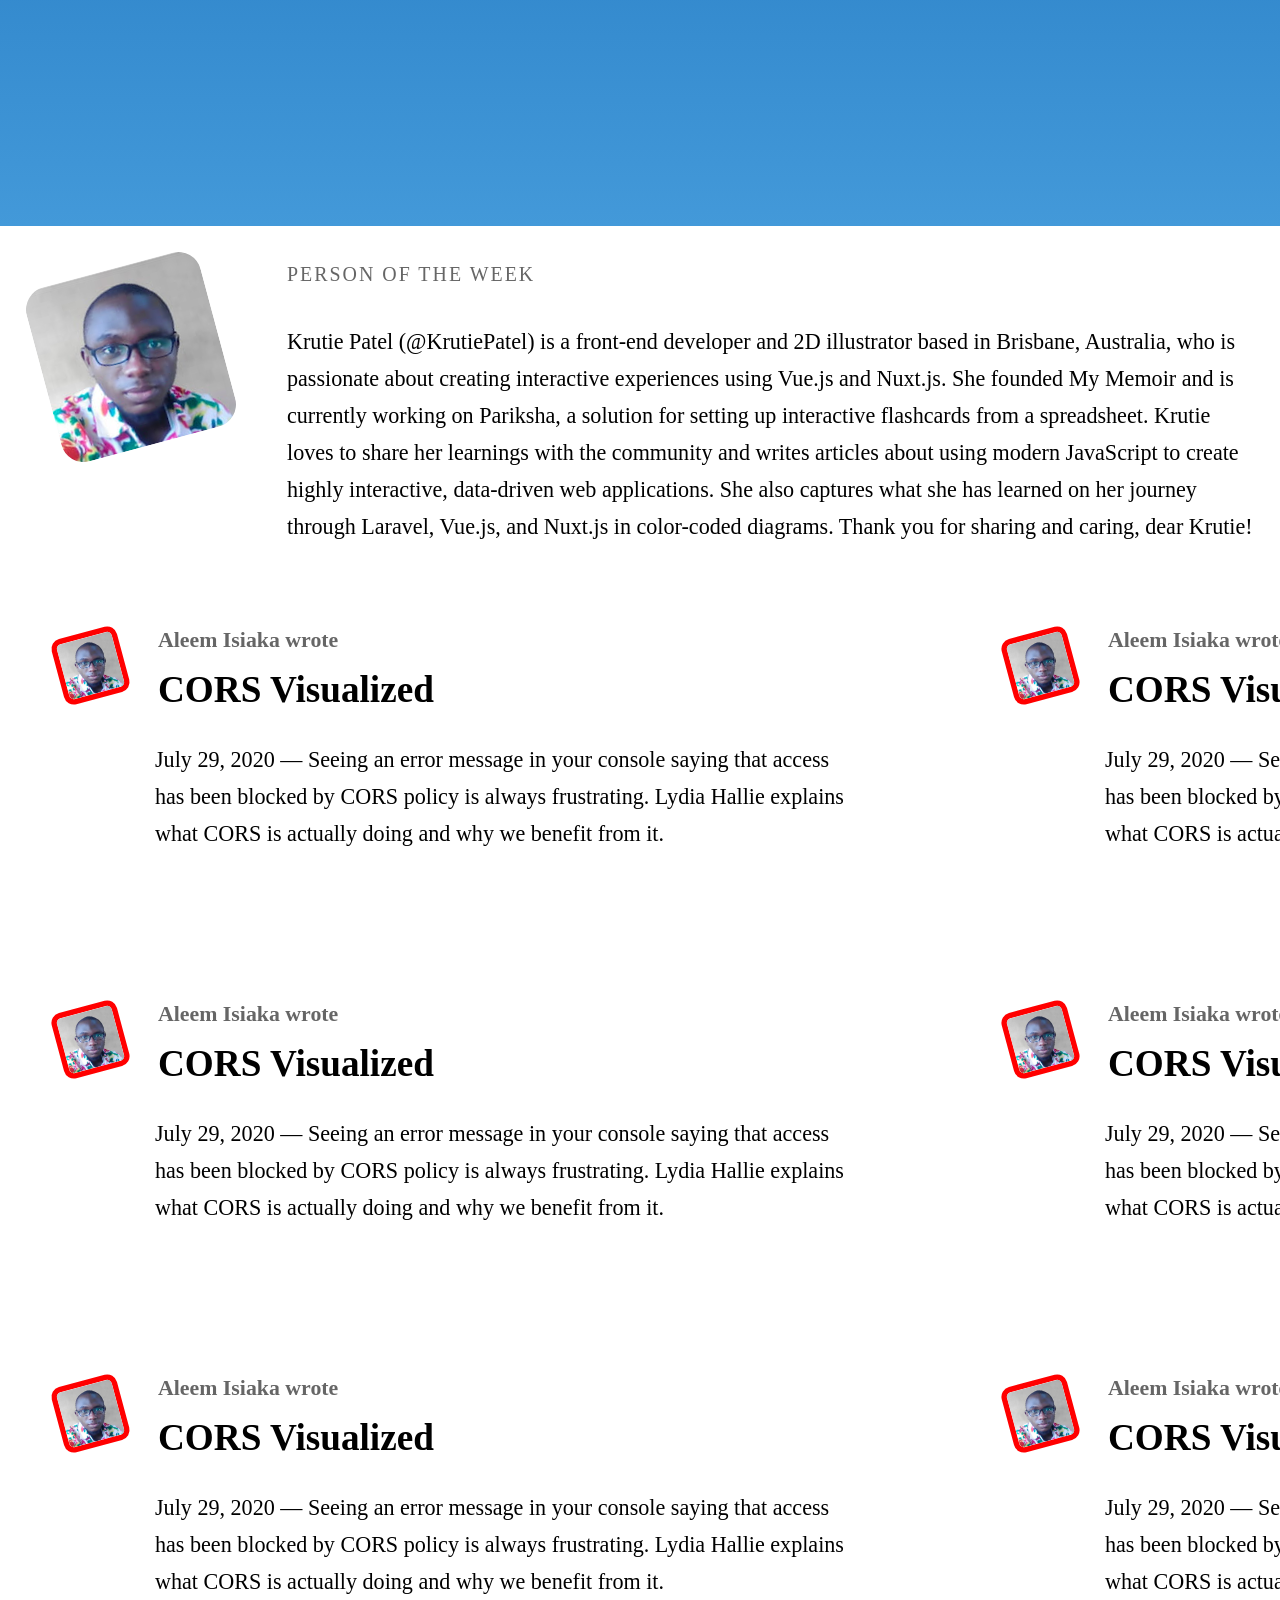
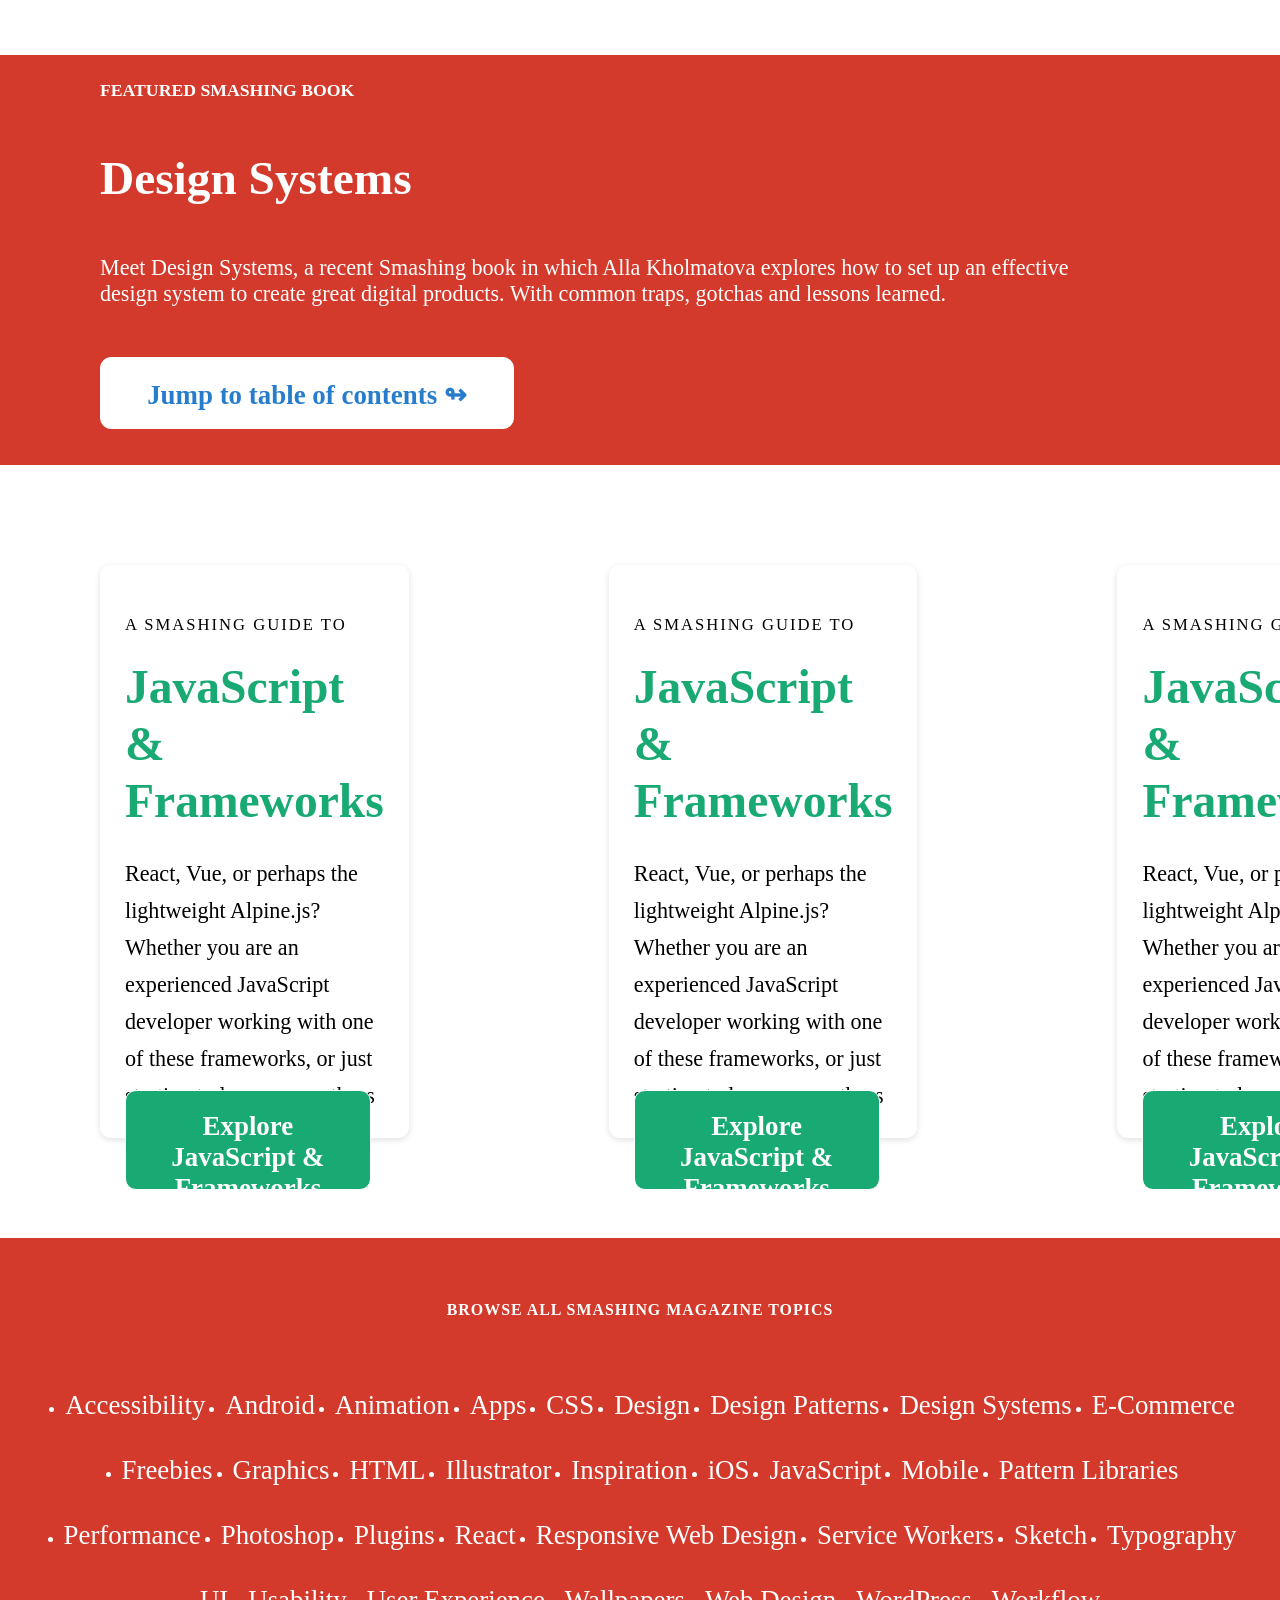
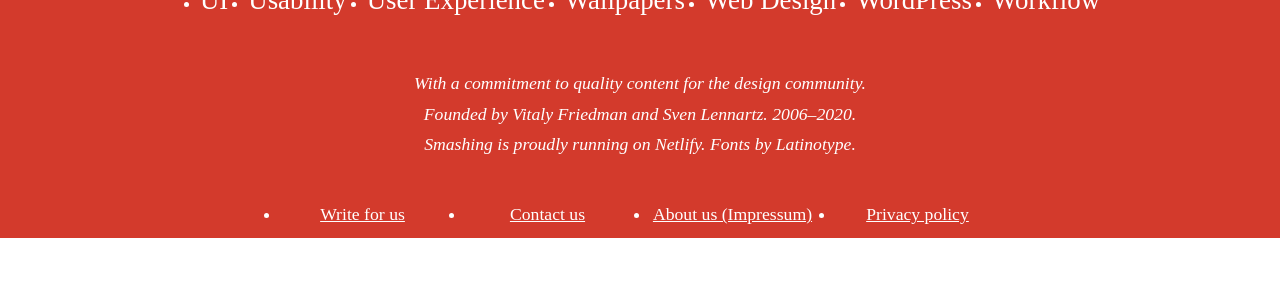
==== commit 2f17d10c: "add footer. style it" ====
--- a/index.html
+++ b/index.html
@@ -384,12 +384,63 @@
     </section>
   </main>
 
-  <footer>
-
+  <footer class="footer">
+    <div class="footer-container">
+      <span>BROWSE ALL SMASHING MAGAZINE TOPICS</span>
+      <ul class="footer-main-ul">
+        <li><a href="#">Accessibility</a></li>
+        <li><a href="#">Android</a></li>
+        <li><a href="#">Animation</a></li>
+        <li><a href="#">Apps</a></li>
+        <li><a href="#">CSS</a></li>
+        <li><a href="#">Design</a></li>
+        <li><a href="#">Design Patterns</a></li>
+        <li><a href="#">Design Systems</a></li>
+        <li><a href="#">E-Commerce</a></li>
+        <li><a href="#">Freebies</a></li>
+        <li><a href="#">Graphics</a></li>
+        <li><a href="#">HTML</a></li>
+        <li><a href="#">Illustrator</a></li>
+        <li><a href="#">Inspiration</a></li>
+        <li><a href="#">iOS</a></li>
+        <li><a href="#">JavaScript</a></li>
+        <li><a href="#">Mobile</a></li>
+        <li><a href="#">Pattern Libraries</a></li>
+        <li><a href="#">Performance</a></li>
+        <li><a href="#">Photoshop</a></li>
+        <li><a href="#">Plugins</a></li>
+        <li><a href="#">React</a></li>
+        <li><a href="#">Responsive Web Design</a></li>
+        <li><a href="#">Service Workers</a></li>
+        <li><a href="#">Sketch</a></li>
+        <li><a href="#">Typography</a></li>
+        <li><a href="#">UI</a></li>
+        <li><a href="#">Usability</a></li>
+        <li><a href="#">User Experience</a></li>
+        <li><a href="#">Wallpapers</a></li>
+        <li><a href="#">Web Design</a></li>
+        <li><a href="#">WordPress</a></li>
+        <li><a href="#">Workflow</a></li>
+      </ul>
+      <p>With a commitment to quality content for the design community.
+
+        Founded by Vitaly Friedman and Sven Lennartz. 2006–2020.
+        
+        Smashing is proudly running on Netlify.
+        
+        Fonts by Latinotype.</p>
+      <ul class="footer-second-ul">
+        <li><a href="#">Write for us</a></li>
+        <li><a href="#">Contact us</a></li>
+        <li><a href="#">About us (Impressum)</a></li>
+        <li><a href="#">Privacy policy</a></li>
+        <li><a href="#">Membership login</a></li>
+        <li><a href="#">Delivery times</a></li>
+        <li><a href="#">Advertise</a></li>
+      </ul>
+    </div>
   </footer>
 
-  <p>Hello World</p>
-
 </body>
 
 
--- a/style.css
+++ b/style.css
@@ -174,7 +174,7 @@
   display: flex;
   position: relative;
   /* flex-wrap: wrap; */
-  height: 960.063px;
+  /* height: 960.063px; */
 }
 
 .featured-articles-heading1{
@@ -211,7 +211,7 @@
   display: flex;
   flex-direction: column;
   justify-content: center;
-  height: 65%;
+  height: 697.063px;
   align-items: center;
 }
 
@@ -450,7 +450,7 @@
 }
 
 .featured-article-22{
-  margin: 40px;
+  margin: 40px 40px 0 100px;
   padding: 40px;
 }
 
@@ -622,3 +622,89 @@
   height: 100px;
   margin: 25px 0;
 }
+
+.footer{
+  height: 600px;
+  background-color:rgb(211, 58, 44);
+}
+
+.footer-container{
+text-align: center;
+}
+
+.footer-container span{
+  color:rgb(255, 255, 255);
+  display:block;
+  font-family:Elena;
+  font-feature-settings:"onum";
+  font-size:15.9329px;
+  font-weight:700;
+  height:43px;
+  letter-spacing:1px;
+  line-height:43.3615px;
+  padding: 50px;
+}
+
+.footer-main-ul{
+  display: flex;
+  color:rgb(255, 255, 255);
+  flex-wrap: wrap;
+  margin: 10px;
+  padding: 25px;
+  width: 100%;
+  justify-content: center;
+}
+
+.footer-main-ul li {
+  margin: 10px 10px;
+  height: 45px;
+}
+
+.footer-main-ul li a{
+  color:rgb(255, 255, 255);
+  text-decoration: none;
+  font-family:Elena;
+  font-feature-settings:"onum";
+  font-size:26.8542px;
+  height:auto;
+  line-height:44.1213px;
+}
+
+
+.footer-container p{
+  color:rgb(255, 255, 255);
+  display:block;
+  font-family:Elena;
+  font-feature-settings:"onum";
+  font-size:17.7032px;
+  font-style:italic;
+  /* height:30px; */
+  line-height:30.3948px;
+  width: 500px;
+  margin: 0 auto;
+}
+
+.footer-second-ul{
+  display: flex;
+  flex-wrap: wrap;
+  color:rgb(255, 255, 255);
+  margin: 0 auto;
+  padding: 30px;
+  width: 800px;
+  justify-content: center;
+}
+
+.footer-second-ul li {
+  margin: 10px 10px;
+  height: 18px;
+  width: 165px;
+}
+
+.footer-second-ul li a{
+  color:rgb(255, 255, 255);
+  font-family:Elena;
+  font-feature-settings:"onum";
+  font-size:17.7032px;
+  height:auto;
+  line-height:30.3948px;
+}
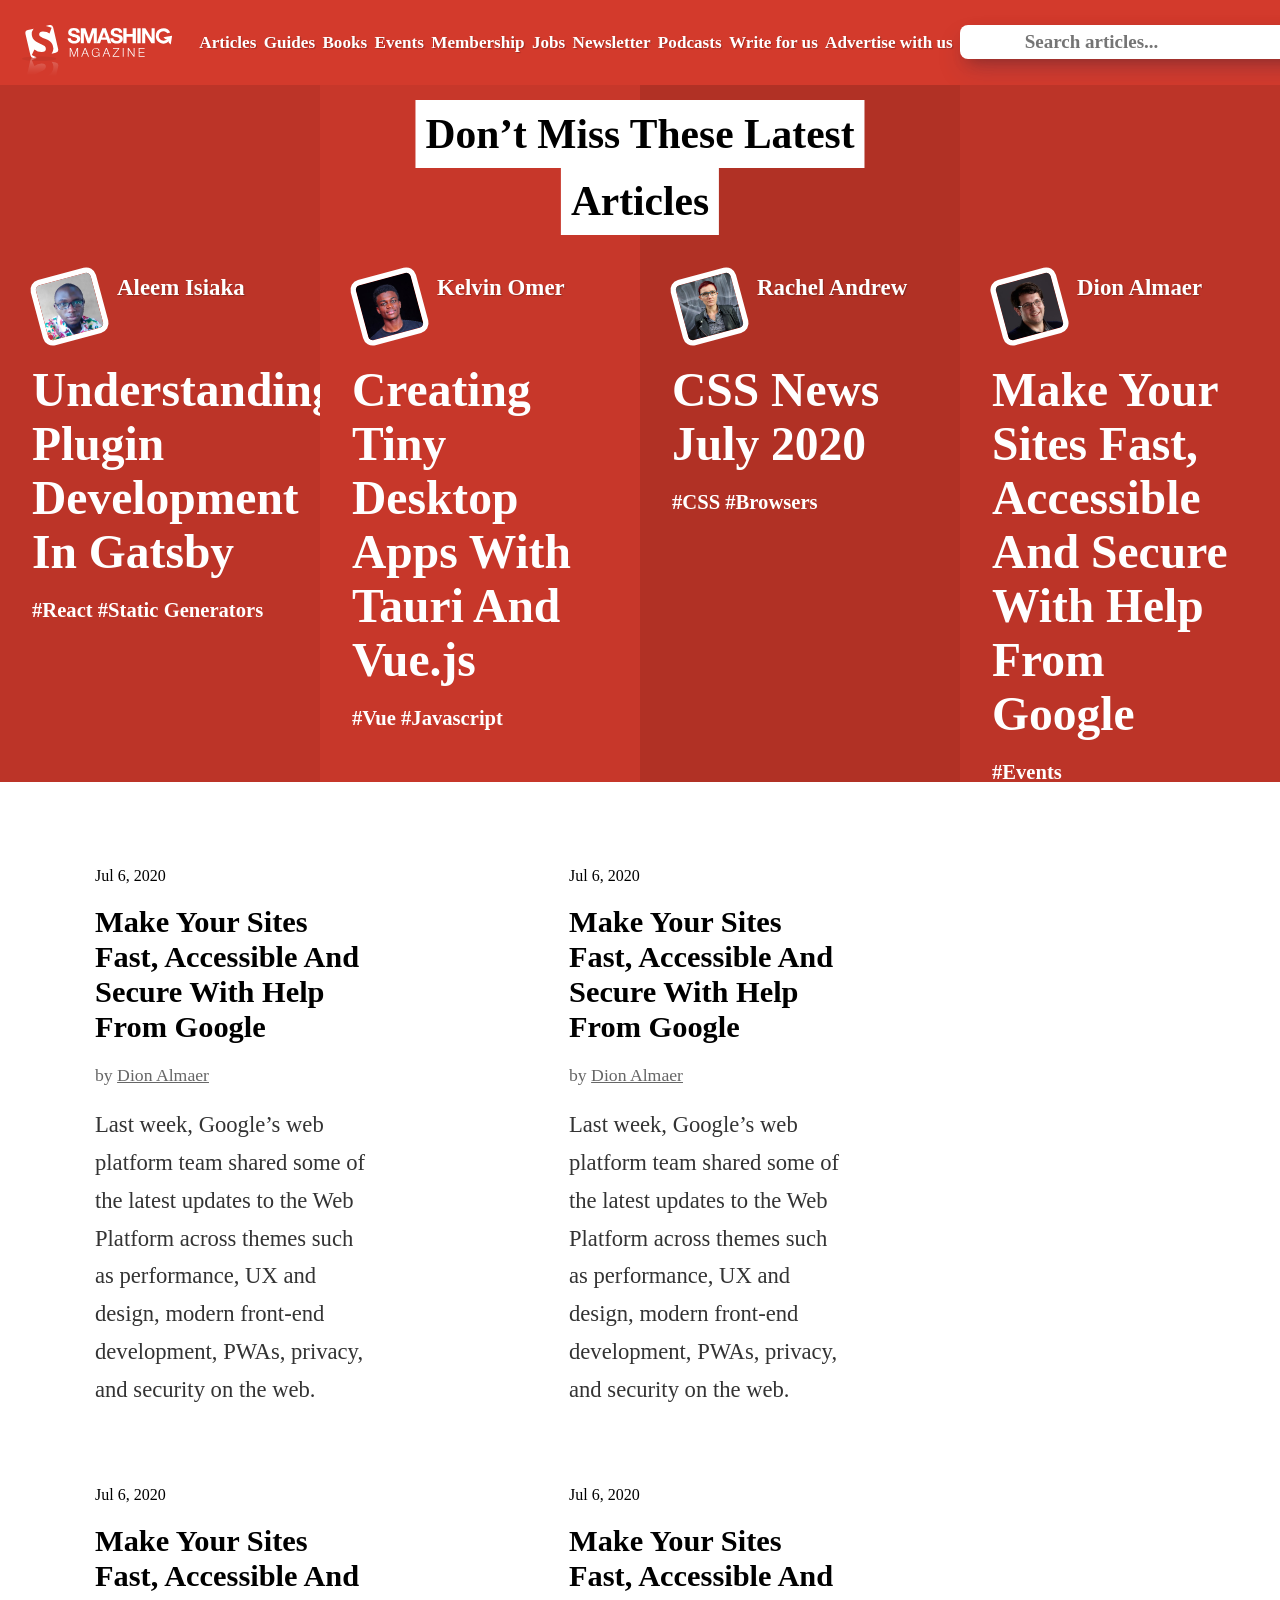
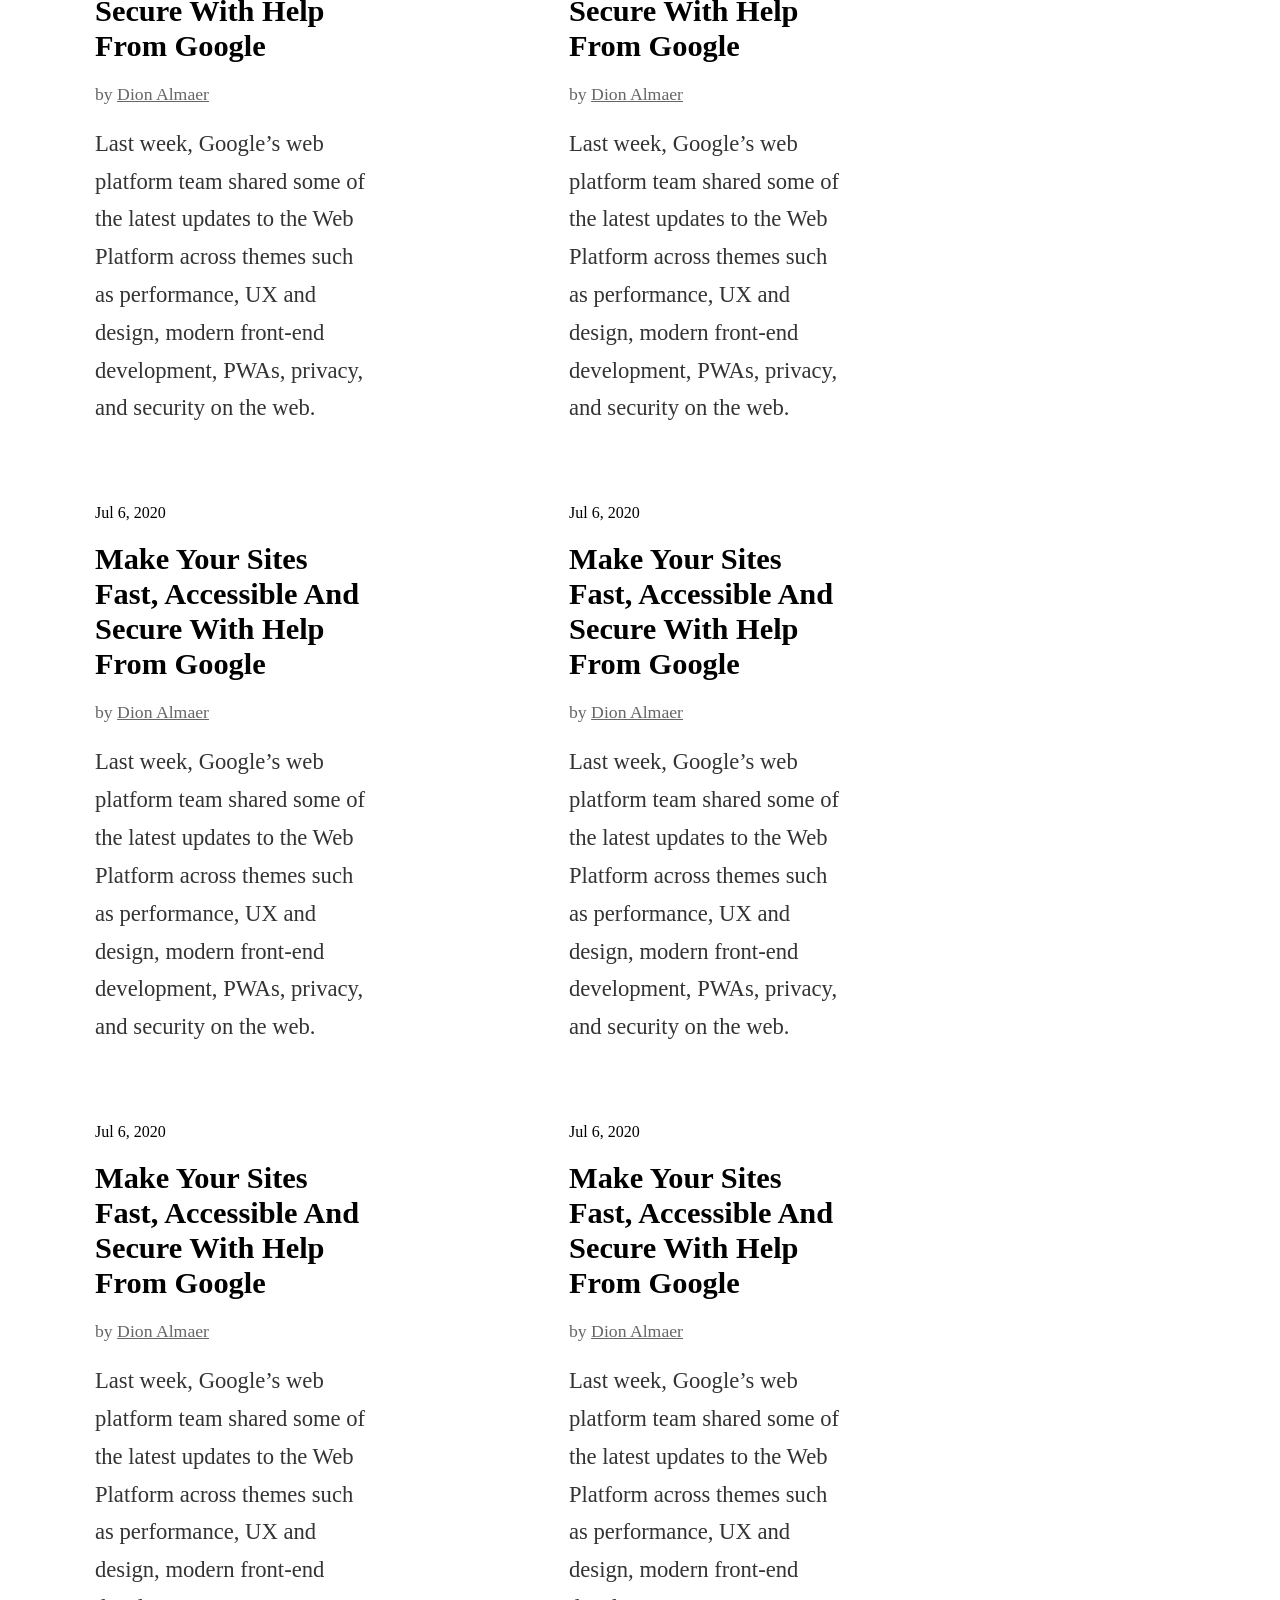
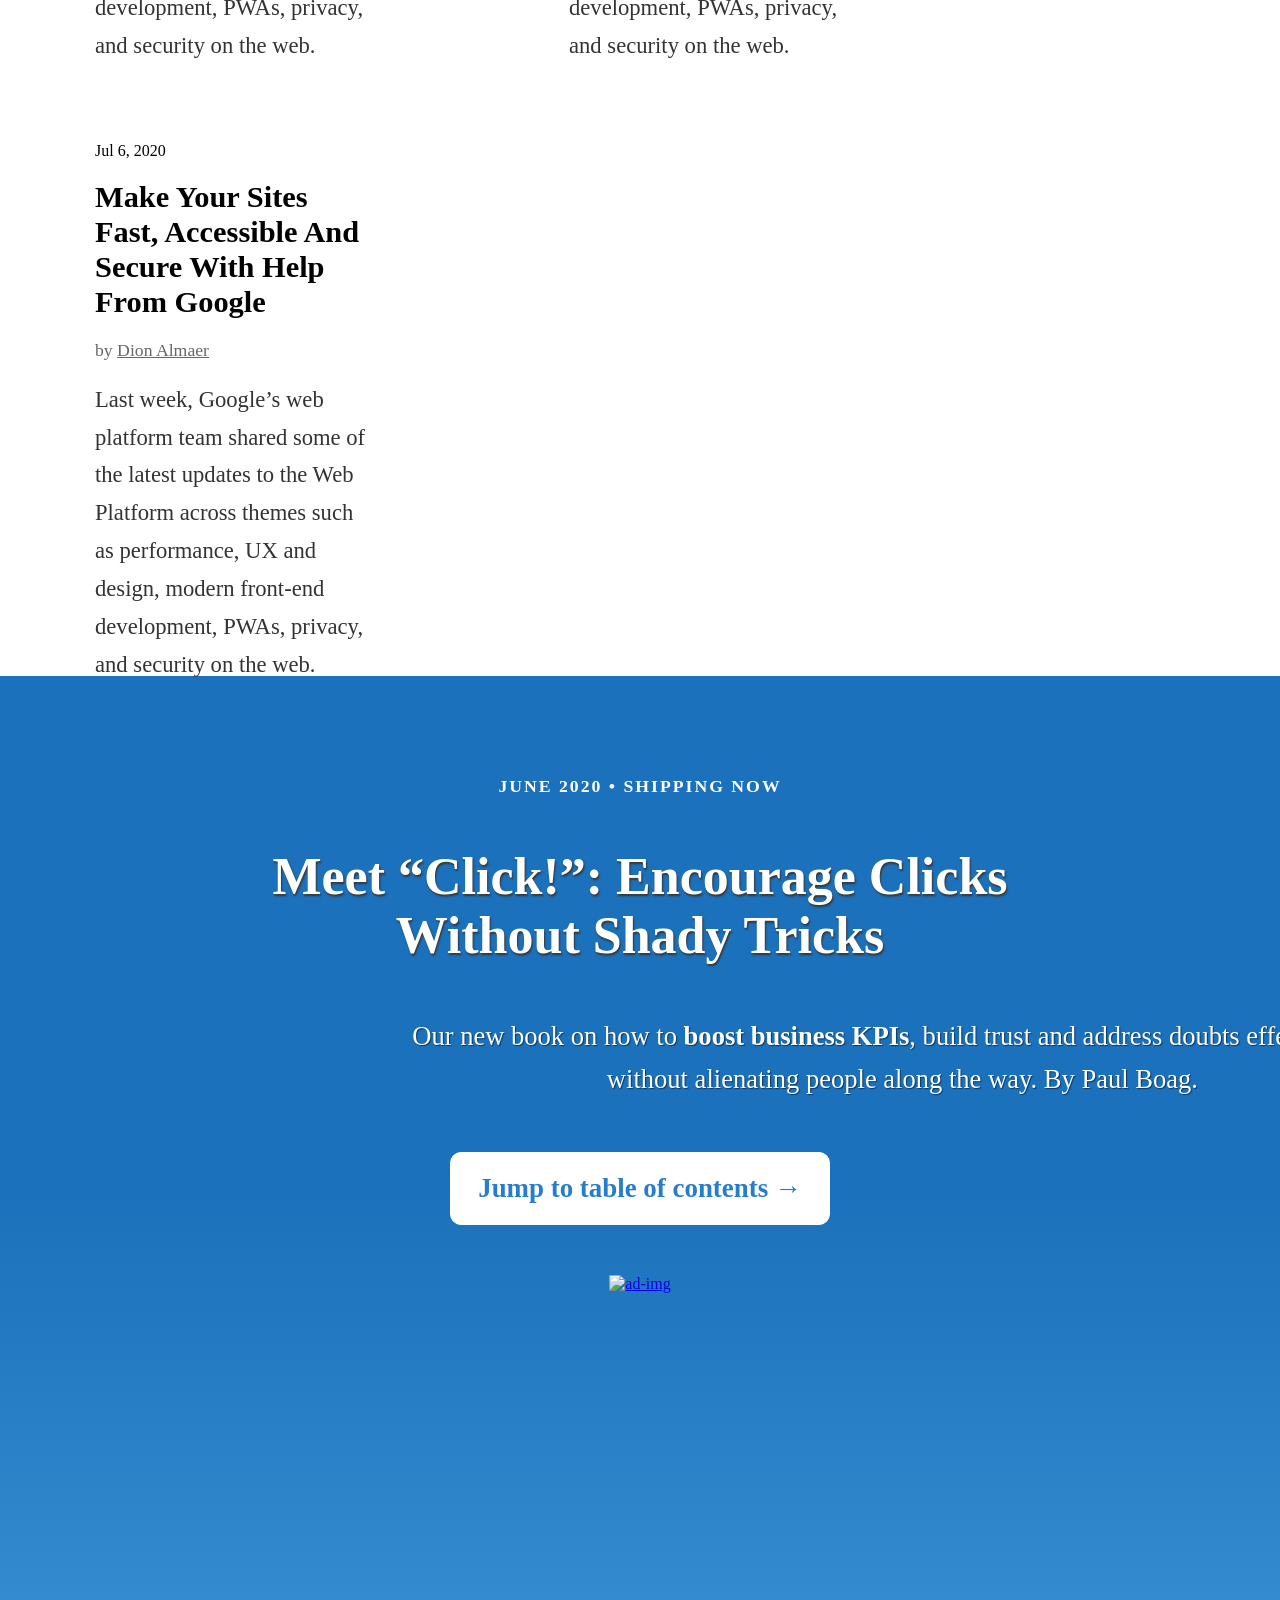
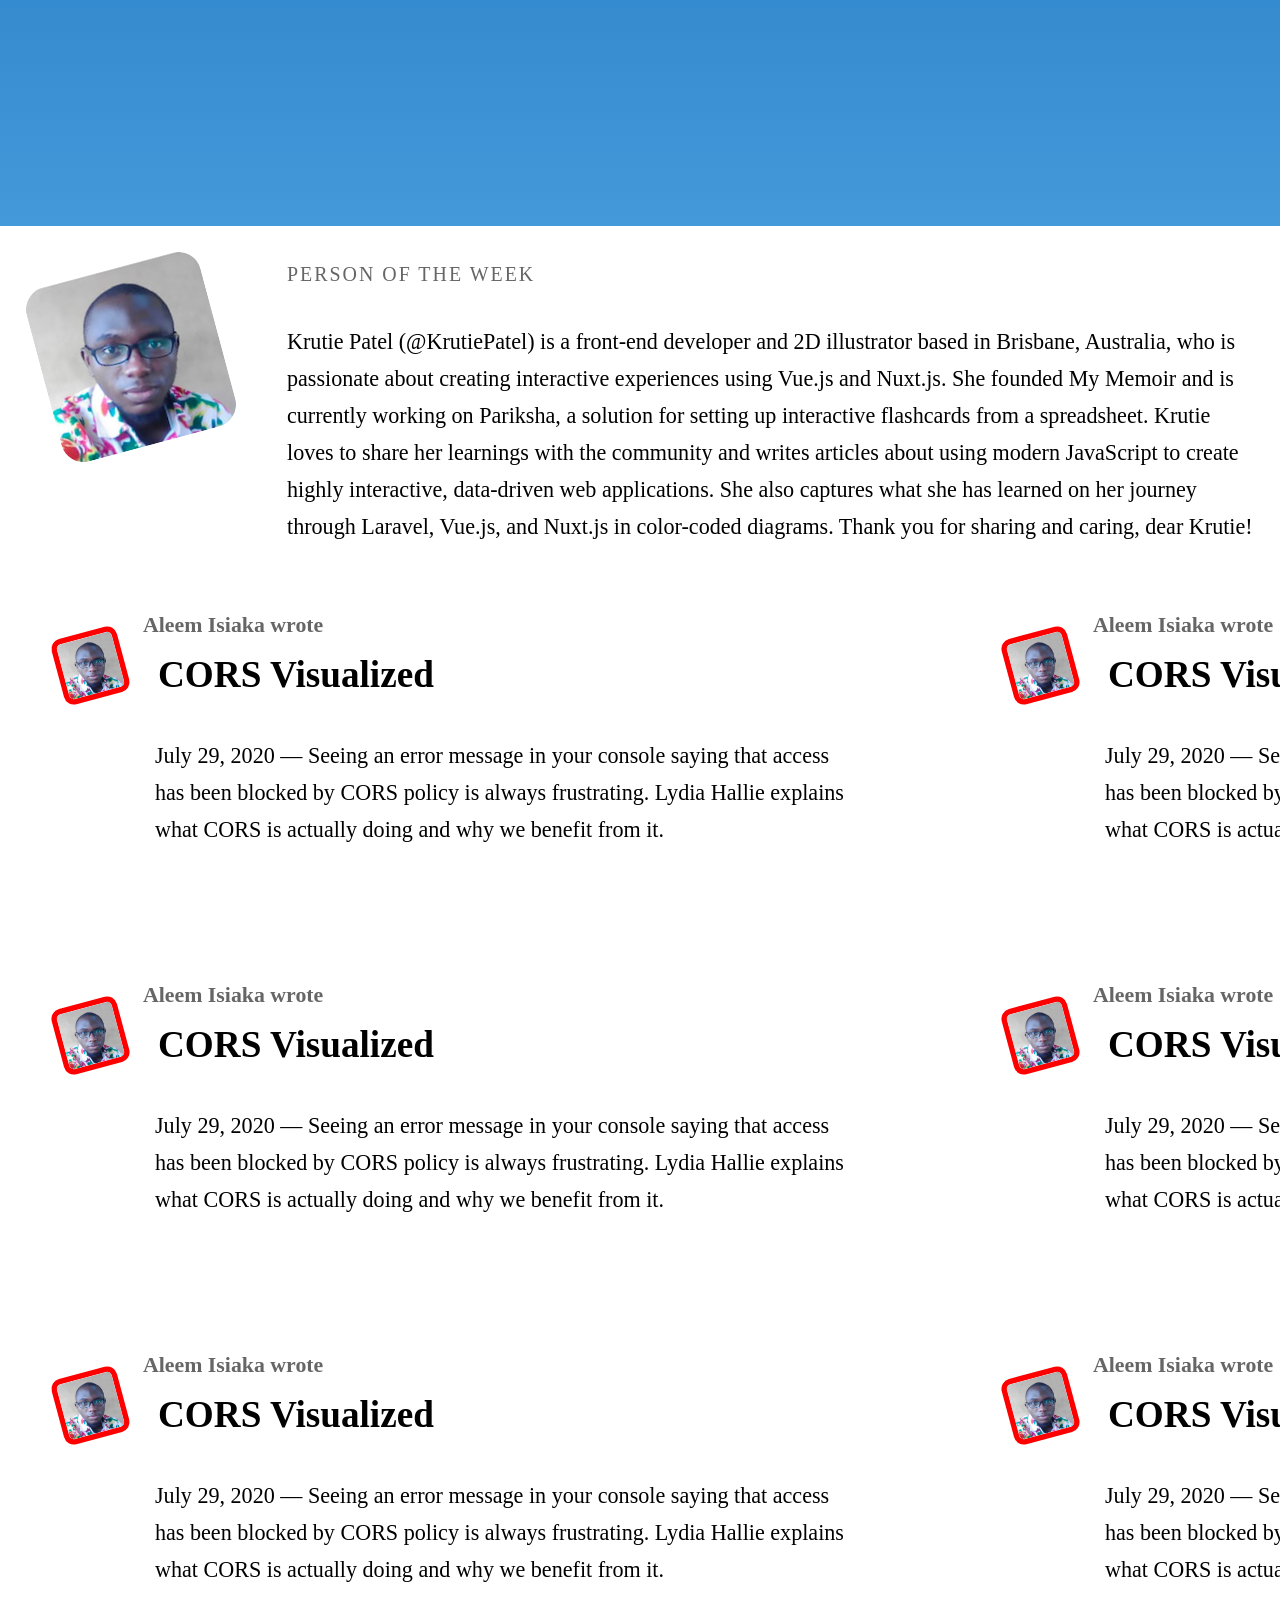
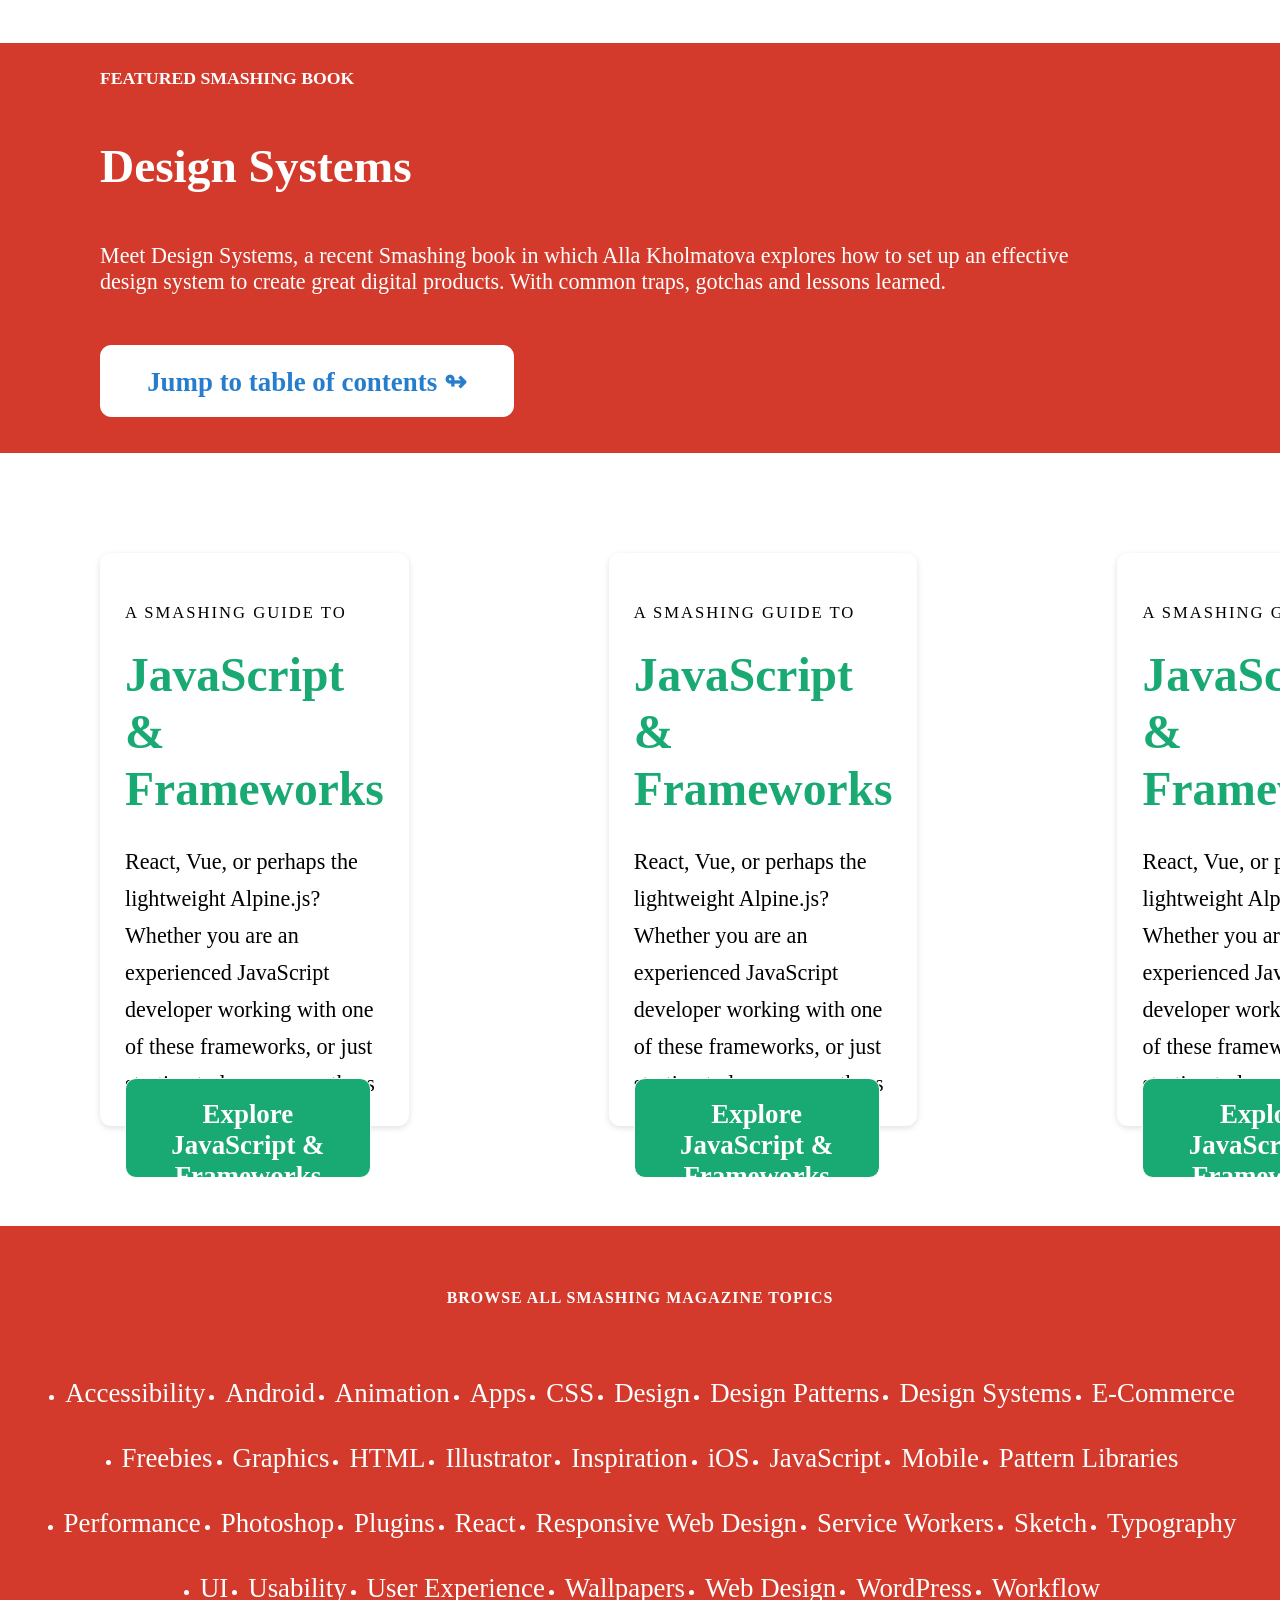
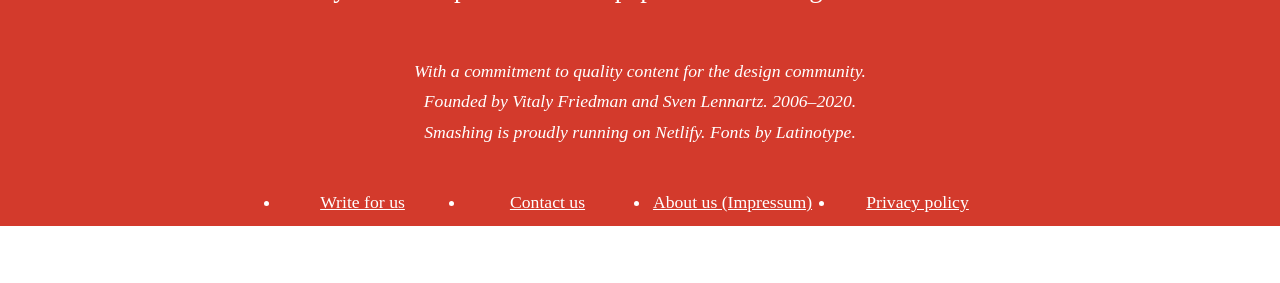
==== commit 32990aa6: "fix HTML validator Errors/Warnings" ====
--- a/index.html
+++ b/index.html
@@ -5,7 +5,7 @@
   <meta charset="UTF-8" />
   <meta name="viewport" content="width=device-width, initial-scale=1.0" />
 
-  <link rel="icon" href="https://www.flaticon.com/free-icon/smashing-magazine_23324" type="image/x-icon">
+  <link rel="icon" href="images/smashing.png" type="image/x-icon">
   <title>Smashing Magazine — For Web Designers And Developers</title>
 
   <link rel="stylesheet" href="style.css" />
@@ -16,11 +16,9 @@
 <body>
   <header >
     <div class="img-container">
-      ​<picture>
         <a href="https://www.smashingmagazine.com">
-        <img src="src\logo--full.svg" alt="smashlogo" class="logo">
+        <img src="src/logo--full.svg" alt="smashlogo" class="logo">
         </a>
-      </picture>
     </div>
     <nav class="nav-container">
       <ul>
@@ -44,19 +42,18 @@
   <main>
     <div class="featured-articles-container">    
       <article class="featured-article">
+        <h2 class="display-none">display none</h2>
         <div class="featured-article-1">
           <div class="featured-article_writer_icon">
             <div>
               <figure class="featured-article-figure">
                 <a href="https://www.smashingmagazine.com/author/aleem-isiaka">
-                  <img src="src\aleem-isiaka-200x200.jpg" alt="Aleem Isiaka">         
+                  <img src="src/aleem-isiaka-200x200.jpg" alt="Aleem Isiaka">         
                 </a>
               </figure>
             </div>
             <span>
-              <p>
-                Aleem Isiaka
-              </p>
+              Aleem Isiaka
             </span>
           </div>
           <div class="featured-article_title">Understanding Plugin Development In Gatsby</div>
@@ -64,19 +61,18 @@
         </div>
       </article>
       <article class="featured-article">
+        <h2 class="display-none">display none</h2>
         <div class="featured-article-1">
           <div class="featured-article_writer_icon">
             <div>
               <figure class="featured-article-figure">
                 <a href="https://www.smashingmagazine.com/2020/07/tiny-desktop-apps-tauri-vuejs/">
-                  <img src="src\kelvin-omereshone-200x200.jpg" alt="Kelvin Omer">         
+                  <img src="src/kelvin-omereshone-200x200.jpg" alt="Kelvin Omer">         
                 </a>
               </figure>
             </div>
             <span>
-              <p>
-                Kelvin Omer
-              </p>
+              Kelvin Omer
             </span>
           </div>
           <div class="featured-article_title">Creating Tiny Desktop Apps With Tauri And Vue.js</div>
@@ -84,19 +80,18 @@
         </div>
       </article>
       <article class="featured-article">
+        <h2 class="display-none">display none</h2>
         <div class="featured-article-1">
           <div class="featured-article_writer_icon">
             <div>
               <figure class="featured-article-figure">
                 <a href="https://www.smashingmagazine.com/author/aleem-isiaka">
-                  <img src="src\rachel-andrew-tw-profile.jpg" alt="Rachel Andrew">         
+                  <img src="src/rachel-andrew-tw-profile.jpg" alt="Rachel Andrew">         
                 </a>
               </figure>
             </div>
             <span>
-              <p>
-                Rachel Andrew
-              </p>
+              Rachel Andrew
             </span>
           </div>
           <div class="featured-article_title">CSS News July 2020</div>
@@ -104,19 +99,18 @@
         </div>
       </article>
       <article class="featured-article">
+        <h2 class="display-none">display none</h2>
         <div class="featured-article-1">
           <div class="featured-article_writer_icon">
             <div>
               <figure class="featured-article-figure">
                 <a href="https://www.smashingmagazine.com/2020/07/web-dev-live-google-event-2020/">
-                  <img src="src\dion-almaer-200x200.jpg" alt="Dion Almaer">         
+                  <img src="src/dion-almaer-200x200.jpg" alt="Dion Almaer">         
                 </a>
               </figure>
             </div>
             <span>
-              <p>
-                Dion Almaer
-              </p>
+              Dion Almaer
             </span>
           </div>
           <div class="featured-article_title">Make Your Sites Fast, Accessible And Secure With Help From Google</div>
@@ -134,55 +128,55 @@
     </h1>
     <div class="first-section">
       <section class="first-section-content">
-        <time datetime="2020-07-06 14:00:00 +0000 UTC">Jul 6, 2020</time>
-        <h2>Make Your Sites Fast, Accessible And Secure With Help From Google</h2>
-        <span>by <a href="/author/dion-almaer">Dion Almaer</a></span>
-        <p>Last week, Google’s web platform team shared some of the latest updates to the Web Platform across themes such as performance, UX and design, modern front-end development, PWAs, privacy, and security on the web.</p>
-      </section>
-      <section class="first-section-content">
-        <time datetime="2020-07-06 14:00:00 +0000 UTC">Jul 6, 2020</time>
-        <h2>Make Your Sites Fast, Accessible And Secure With Help From Google</h2>
-        <span>by <a href="/author/dion-almaer">Dion Almaer</a></span>
-        <p>Last week, Google’s web platform team shared some of the latest updates to the Web Platform across themes such as performance, UX and design, modern front-end development, PWAs, privacy, and security on the web.</p>
-      </section>
-      <section class="first-section-content">
-        <time datetime="2020-07-06 14:00:00 +0000 UTC">Jul 6, 2020</time>
-        <h2>Make Your Sites Fast, Accessible And Secure With Help From Google</h2>
-        <span>by <a href="/author/dion-almaer">Dion Almaer</a></span>
-        <p>Last week, Google’s web platform team shared some of the latest updates to the Web Platform across themes such as performance, UX and design, modern front-end development, PWAs, privacy, and security on the web.</p>
-      </section>
-      <section class="first-section-content">
-        <time datetime="2020-07-06 14:00:00 +0000 UTC">Jul 6, 2020</time>
-        <h2>Make Your Sites Fast, Accessible And Secure With Help From Google</h2>
-        <span>by <a href="/author/dion-almaer">Dion Almaer</a></span>
-        <p>Last week, Google’s web platform team shared some of the latest updates to the Web Platform across themes such as performance, UX and design, modern front-end development, PWAs, privacy, and security on the web.</p>
-      </section>
-      <section class="first-section-content">
-        <time datetime="2020-07-06 14:00:00 +0000 UTC">Jul 6, 2020</time>
-        <h2>Make Your Sites Fast, Accessible And Secure With Help From Google</h2>
-        <span>by <a href="/author/dion-almaer">Dion Almaer</a></span>
-        <p>Last week, Google’s web platform team shared some of the latest updates to the Web Platform across themes such as performance, UX and design, modern front-end development, PWAs, privacy, and security on the web.</p>
-      </section>
-      <section class="first-section-content">
-        <time datetime="2020-07-06 14:00:00 +0000 UTC">Jul 6, 2020</time>
-        <h2>Make Your Sites Fast, Accessible And Secure With Help From Google</h2>
-        <span>by <a href="/author/dion-almaer">Dion Almaer</a></span>
-        <p>Last week, Google’s web platform team shared some of the latest updates to the Web Platform across themes such as performance, UX and design, modern front-end development, PWAs, privacy, and security on the web.</p>
-      </section>
-      <section class="first-section-content">
-        <time datetime="2020-07-06 14:00:00 +0000 UTC">Jul 6, 2020</time>
-        <h2>Make Your Sites Fast, Accessible And Secure With Help From Google</h2>
-        <span>by <a href="/author/dion-almaer">Dion Almaer</a></span>
-        <p>Last week, Google’s web platform team shared some of the latest updates to the Web Platform across themes such as performance, UX and design, modern front-end development, PWAs, privacy, and security on the web.</p>
-      </section>
-      <section class="first-section-content">
-        <time datetime="2020-07-06 14:00:00 +0000 UTC">Jul 6, 2020</time>
-        <h2>Make Your Sites Fast, Accessible And Secure With Help From Google</h2>
-        <span>by <a href="/author/dion-almaer">Dion Almaer</a></span>
-        <p>Last week, Google’s web platform team shared some of the latest updates to the Web Platform across themes such as performance, UX and design, modern front-end development, PWAs, privacy, and security on the web.</p>
-      </section>
-      <section class="first-section-content">
-        <time datetime="2020-07-06 14:00:00 +0000 UTC">Jul 6, 2020</time>
+        <time datetime="2020-07-06">Jul 6, 2020</time>
+        <h2>Make Your Sites Fast, Accessible And Secure With Help From Google</h2>
+        <span>by <a href="/author/dion-almaer">Dion Almaer</a></span>
+        <p>Last week, Google’s web platform team shared some of the latest updates to the Web Platform across themes such as performance, UX and design, modern front-end development, PWAs, privacy, and security on the web.</p>
+      </section>
+      <section class="first-section-content">
+        <time datetime="2020-07-06">Jul 6, 2020</time>
+        <h2>Make Your Sites Fast, Accessible And Secure With Help From Google</h2>
+        <span>by <a href="/author/dion-almaer">Dion Almaer</a></span>
+        <p>Last week, Google’s web platform team shared some of the latest updates to the Web Platform across themes such as performance, UX and design, modern front-end development, PWAs, privacy, and security on the web.</p>
+      </section>
+      <section class="first-section-content">
+        <time datetime="2020-07-06">Jul 6, 2020</time>
+        <h2>Make Your Sites Fast, Accessible And Secure With Help From Google</h2>
+        <span>by <a href="/author/dion-almaer">Dion Almaer</a></span>
+        <p>Last week, Google’s web platform team shared some of the latest updates to the Web Platform across themes such as performance, UX and design, modern front-end development, PWAs, privacy, and security on the web.</p>
+      </section>
+      <section class="first-section-content">
+        <time datetime="2020-07-06">Jul 6, 2020</time>
+        <h2>Make Your Sites Fast, Accessible And Secure With Help From Google</h2>
+        <span>by <a href="/author/dion-almaer">Dion Almaer</a></span>
+        <p>Last week, Google’s web platform team shared some of the latest updates to the Web Platform across themes such as performance, UX and design, modern front-end development, PWAs, privacy, and security on the web.</p>
+      </section>
+      <section class="first-section-content">
+        <time datetime="2020-07-06">Jul 6, 2020</time>
+        <h2>Make Your Sites Fast, Accessible And Secure With Help From Google</h2>
+        <span>by <a href="/author/dion-almaer">Dion Almaer</a></span>
+        <p>Last week, Google’s web platform team shared some of the latest updates to the Web Platform across themes such as performance, UX and design, modern front-end development, PWAs, privacy, and security on the web.</p>
+      </section>
+      <section class="first-section-content">
+        <time datetime="2020-07-06">Jul 6, 2020</time>
+        <h2>Make Your Sites Fast, Accessible And Secure With Help From Google</h2>
+        <span>by <a href="/author/dion-almaer">Dion Almaer</a></span>
+        <p>Last week, Google’s web platform team shared some of the latest updates to the Web Platform across themes such as performance, UX and design, modern front-end development, PWAs, privacy, and security on the web.</p>
+      </section>
+      <section class="first-section-content">
+        <time datetime="2020-07-06">Jul 6, 2020</time>
+        <h2>Make Your Sites Fast, Accessible And Secure With Help From Google</h2>
+        <span>by <a href="/author/dion-almaer">Dion Almaer</a></span>
+        <p>Last week, Google’s web platform team shared some of the latest updates to the Web Platform across themes such as performance, UX and design, modern front-end development, PWAs, privacy, and security on the web.</p>
+      </section>
+      <section class="first-section-content">
+        <time datetime="2020-07-06">Jul 6, 2020</time>
+        <h2>Make Your Sites Fast, Accessible And Secure With Help From Google</h2>
+        <span>by <a href="/author/dion-almaer">Dion Almaer</a></span>
+        <p>Last week, Google’s web platform team shared some of the latest updates to the Web Platform across themes such as performance, UX and design, modern front-end development, PWAs, privacy, and security on the web.</p>
+      </section>
+      <section class="first-section-content">
+        <time datetime="2020-07-06">Jul 6, 2020</time>
         <h2>Make Your Sites Fast, Accessible And Secure With Help From Google</h2>
         <span>by <a href="/author/dion-almaer">Dion Almaer</a></span>
         <p>Last week, Google’s web platform team shared some of the latest updates to the Web Platform across themes such as performance, UX and design, modern front-end development, PWAs, privacy, and security on the web.</p>
@@ -194,14 +188,14 @@
         <div class="ad_header"><h2><a href="#">Meet “Click!”: Encourage Clicks<br>Without Shady Tricks</a></h2></div>
         <div class="ad_paragraph"><p>Our new book on how to <strong>boost business KPIs</strong>, build trust and address doubts effectively — without alienating people along the way. By Paul Boag.</p></div>
         <div class="ad_button"><button>Jump to table of contents&nbsp;→</button></div>
-        <div class="ad_image"><a href=#><img src="https://d33wubrfki0l68.cloudfront.net/462dc72434238d15cb04dd6bc5a5ea4cc00704be/ca175/images/books/click__homepage-illustration.svg"></img></a></div>
+        <div class="ad_image"><a href=#><img src="https://d33wubrfki0l68.cloudfront.net/462dc72434238d15cb04dd6bc5a5ea4cc00704be/ca175/images/books/click__homepage-illustration.svg" alt="ad-img"></a></div>
       </div>
     </section>
     <section class="person_of_the_week">
       <div class="person_of_the_week_container">
         <figure class="person_of_the_week_figure">
           <a href="https://www.smashingmagazine.com/author/aleem-isiaka">
-            <img src="src\aleem-isiaka-200x200.jpg" alt="Aleem Isiaka">         
+            <img src="src/aleem-isiaka-200x200.jpg" alt="Aleem Isiaka">         
           </a>
         </figure>
         <div class="person_of_the_week_content">
@@ -211,137 +205,132 @@
       </div>
     </section>
     <section class="featured-articles-container-2">
+      <h2 class="display-none">display none</h2>
       <div class="featured-articles-container_2">
         <article class="featured-article-2">
-          <div class="featured-article-22">
-            <div class="featured-article_writer_icon_2">
-              <div>
-                <figure class="featured-article-figure-2">
-                  <a href="https://www.smashingmagazine.com/author/aleem-isiaka">
-                    <img src="src\aleem-isiaka-200x200.jpg" alt="Aleem Isiaka">         
-                  </a>
-                </figure>
-              </div>
-              <div>
-                <span>
-                  <p>
-                    Aleem Isiaka wrote
-                  </p>
-                </span>
-                <div class="featured-article_title-2">CORS Visualized</div>
-              </div>
-            </div>
-
-            <div class="featured-article_paragraph-2">July 29, 2020 — Seeing an error message in your console saying that access has been blocked by CORS policy is always frustrating. Lydia Hallie explains what CORS is actually doing and why we benefit from it.</div>
-          </div>
-        </article>
-        <article class="featured-article-2">
-          <div class="featured-article-22">
-            <div class="featured-article_writer_icon_2">
-              <div>
-                <figure class="featured-article-figure-2">
-                  <a href="https://www.smashingmagazine.com/author/aleem-isiaka">
-                    <img src="src\aleem-isiaka-200x200.jpg" alt="Aleem Isiaka">         
-                  </a>
-                </figure>
-              </div>
-              <div>
-                <span>
-                  <p>
-                    Aleem Isiaka wrote
-                  </p>
-                </span>
-                <div class="featured-article_title-2">CORS Visualized</div>
-              </div>
-            </div>
-
-            <div class="featured-article_paragraph-2">July 29, 2020 — Seeing an error message in your console saying that access has been blocked by CORS policy is always frustrating. Lydia Hallie explains what CORS is actually doing and why we benefit from it.</div>
-          </div>
-        </article>
-        <article class="featured-article-2">
-          <div class="featured-article-22">
-            <div class="featured-article_writer_icon_2">
-              <div>
-                <figure class="featured-article-figure-2">
-                  <a href="https://www.smashingmagazine.com/author/aleem-isiaka">
-                    <img src="src\aleem-isiaka-200x200.jpg" alt="Aleem Isiaka">         
-                  </a>
-                </figure>
-              </div>
-              <div>
-                <span>
-                  <p>
-                    Aleem Isiaka wrote
-                  </p>
-                </span>
-                <div class="featured-article_title-2">CORS Visualized</div>
-              </div>
-            </div>
-
-            <div class="featured-article_paragraph-2">July 29, 2020 — Seeing an error message in your console saying that access has been blocked by CORS policy is always frustrating. Lydia Hallie explains what CORS is actually doing and why we benefit from it.</div>
-          </div>
-        </article>
-        <article class="featured-article-2">
-          <div class="featured-article-22">
-            <div class="featured-article_writer_icon_2">
-              <div>
-                <figure class="featured-article-figure-2">
-                  <a href="https://www.smashingmagazine.com/author/aleem-isiaka">
-                    <img src="src\aleem-isiaka-200x200.jpg" alt="Aleem Isiaka">         
-                  </a>
-                </figure>
-              </div>
-              <div>
-                <span>
-                  <p>
-                    Aleem Isiaka wrote
-                  </p>
-                </span>
-                <div class="featured-article_title-2">CORS Visualized</div>
-              </div>
-            </div>
-
-            <div class="featured-article_paragraph-2">July 29, 2020 — Seeing an error message in your console saying that access has been blocked by CORS policy is always frustrating. Lydia Hallie explains what CORS is actually doing and why we benefit from it.</div>
-          </div>
-        </article>
-        <article class="featured-article-2">
-          <div class="featured-article-22">
-            <div class="featured-article_writer_icon_2">
-              <div>
-                <figure class="featured-article-figure-2">
-                  <a href="https://www.smashingmagazine.com/author/aleem-isiaka">
-                    <img src="src\aleem-isiaka-200x200.jpg" alt="Aleem Isiaka">         
-                  </a>
-                </figure>
-              </div>
-              <div>
-                <span>
-                  <p>
-                    Aleem Isiaka wrote
-                  </p>
-                </span>
-                <div class="featured-article_title-2">CORS Visualized</div>
-              </div>
-            </div>
-
-            <div class="featured-article_paragraph-2">July 29, 2020 — Seeing an error message in your console saying that access has been blocked by CORS policy is always frustrating. Lydia Hallie explains what CORS is actually doing and why we benefit from it.</div>
-          </div>
-        </article>
-        <article class="featured-article-2">
-          <div class="featured-article-22">
-            <div class="featured-article_writer_icon_2">
-              <div>
-                <figure class="featured-article-figure-2">
-                  <a href="https://www.smashingmagazine.com/author/aleem-isiaka">
-                    <img src="src\aleem-isiaka-200x200.jpg" alt="Aleem Isiaka">         
-                  </a>
-                </figure>
-              </div>
-              <div>
-                <span>
-                  <p>
-                    Aleem Isiaka wrote
-                  </p>
+          <h2 class="display-none">display none</h2>
+          <div class="featured-article-22">
+            <div class="featured-article_writer_icon_2">
+              <div>
+                <figure class="featured-article-figure-2">
+                  <a href="https://www.smashingmagazine.com/author/aleem-isiaka">
+                    <img src="src/aleem-isiaka-200x200.jpg" alt="Aleem Isiaka">         
+                  </a>
+                </figure>
+              </div>
+              <div>
+                <span>
+                    Aleem Isiaka wrote
+                </span>
+                <div class="featured-article_title-2">CORS Visualized</div>
+              </div>
+            </div>
+
+            <div class="featured-article_paragraph-2">July 29, 2020 — Seeing an error message in your console saying that access has been blocked by CORS policy is always frustrating. Lydia Hallie explains what CORS is actually doing and why we benefit from it.</div>
+          </div>
+        </article>
+        <article class="featured-article-2">
+          <h2 class="display-none">display none</h2>
+          <div class="featured-article-22">
+            <div class="featured-article_writer_icon_2">
+              <div>
+                <figure class="featured-article-figure-2">
+                  <a href="https://www.smashingmagazine.com/author/aleem-isiaka">
+                    <img src="src/aleem-isiaka-200x200.jpg" alt="Aleem Isiaka">         
+                  </a>
+                </figure>
+              </div>
+              <div>
+                <span>
+                    Aleem Isiaka wrote
+                </span>
+                <div class="featured-article_title-2">CORS Visualized</div>
+              </div>
+            </div>
+
+            <div class="featured-article_paragraph-2">July 29, 2020 — Seeing an error message in your console saying that access has been blocked by CORS policy is always frustrating. Lydia Hallie explains what CORS is actually doing and why we benefit from it.</div>
+          </div>
+        </article>
+        <article class="featured-article-2">
+          <h2 class="display-none">display none</h2>
+          <div class="featured-article-22">
+            <div class="featured-article_writer_icon_2">
+              <div>
+                <figure class="featured-article-figure-2">
+                  <a href="https://www.smashingmagazine.com/author/aleem-isiaka">
+                    <img src="src/aleem-isiaka-200x200.jpg" alt="Aleem Isiaka">         
+                  </a>
+                </figure>
+              </div>
+              <div>
+                <span>
+                    Aleem Isiaka wrote
+                </span>
+                <div class="featured-article_title-2">CORS Visualized</div>
+              </div>
+            </div>
+
+            <div class="featured-article_paragraph-2">July 29, 2020 — Seeing an error message in your console saying that access has been blocked by CORS policy is always frustrating. Lydia Hallie explains what CORS is actually doing and why we benefit from it.</div>
+          </div>
+        </article>
+        <article class="featured-article-2">
+          <h2 class="display-none">display none</h2>
+          <div class="featured-article-22">
+            <div class="featured-article_writer_icon_2">
+              <div>
+                <figure class="featured-article-figure-2">
+                  <a href="https://www.smashingmagazine.com/author/aleem-isiaka">
+                    <img src="src/aleem-isiaka-200x200.jpg" alt="Aleem Isiaka">         
+                  </a>
+                </figure>
+              </div>
+              <div>
+                <span>
+                    Aleem Isiaka wrote
+                </span>
+                <div class="featured-article_title-2">CORS Visualized</div>
+              </div>
+            </div>
+
+            <div class="featured-article_paragraph-2">July 29, 2020 — Seeing an error message in your console saying that access has been blocked by CORS policy is always frustrating. Lydia Hallie explains what CORS is actually doing and why we benefit from it.</div>
+          </div>
+        </article>
+        <article class="featured-article-2">
+          <h2 class="display-none">display none</h2>
+          <div class="featured-article-22">
+            <div class="featured-article_writer_icon_2">
+              <div>
+                <figure class="featured-article-figure-2">
+                  <a href="https://www.smashingmagazine.com/author/aleem-isiaka">
+                    <img src="src/aleem-isiaka-200x200.jpg" alt="Aleem Isiaka">         
+                  </a>
+                </figure>
+              </div>
+              <div>
+                <span>
+                    Aleem Isiaka wrote
+                </span>
+                <div class="featured-article_title-2">CORS Visualized</div>
+              </div>
+            </div>
+
+            <div class="featured-article_paragraph-2">July 29, 2020 — Seeing an error message in your console saying that access has been blocked by CORS policy is always frustrating. Lydia Hallie explains what CORS is actually doing and why we benefit from it.</div>
+          </div>
+        </article>
+        <article class="featured-article-2">
+          <h2 class="display-none">display none</h2>
+          <div class="featured-article-22">
+            <div class="featured-article_writer_icon_2">
+              <div>
+                <figure class="featured-article-figure-2">
+                  <a href="https://www.smashingmagazine.com/author/aleem-isiaka">
+                    <img src="src/aleem-isiaka-200x200.jpg" alt="Aleem Isiaka">         
+                  </a>
+                </figure>
+              </div>
+              <div>
+                <span>
+                    Aleem Isiaka wrote
                 </span>
                 <div class="featured-article_title-2">CORS Visualized</div>
               </div>
@@ -361,22 +350,23 @@
       </div>
     </section>
     <section class="featured-guides">
+      <h2 class="display-none">display none</h2>      
       <div class="featured-guides-container">
         <article class="featured-guide">
             <h5>A SMASHING GUIDE TO</h5>
-            <title class="featured-guide-title">JavaScript & Frameworks</title>
+            <span class="featured-guide-title">JavaScript & Frameworks</span>
             <p>React, Vue, or perhaps the lightweight Alpine.js? Whether you are an experienced JavaScript developer working with one of these frameworks, or just starting to learn, our authors have created some tutorials for you.</p>
             <button>Explore JavaScript & Frameworks</button>
         </article>
         <article class="featured-guide">
           <h5>A SMASHING GUIDE TO</h5>
-          <title class="featured-guide-title">JavaScript & Frameworks</title>
+          <span class="featured-guide-title">JavaScript & Frameworks</span>
           <p>React, Vue, or perhaps the lightweight Alpine.js? Whether you are an experienced JavaScript developer working with one of these frameworks, or just starting to learn, our authors have created some tutorials for you.</p>
           <button>Explore JavaScript & Frameworks</button>
         </article>
         <article class="featured-guide">
           <h5>A SMASHING GUIDE TO</h5>
-          <title class="featured-guide-title">JavaScript & Frameworks</title>
+          <span class="featured-guide-title">JavaScript & Frameworks</span>
           <p>React, Vue, or perhaps the lightweight Alpine.js? Whether you are an experienced JavaScript developer working with one of these frameworks, or just starting to learn, our authors have created some tutorials for you.</p>
           <button>Explore JavaScript & Frameworks</button>
         </article>
--- a/style.css
+++ b/style.css
@@ -100,6 +100,10 @@
 
 @font-face{font-family:ElenaInitial;src:url("https://d33wubrfki0l68.cloudfront.net/a978f759fa0230c1e590d1bdb5a1c03ceb538cec/fed6b/fonts/elenawebregular/elenawebregular.woff2") format("woff2"),url("https://d33wubrfki0l68.cloudfront.net/9c2752fab289f61c6ed3a1f78ab60fb2034103b7/bf691/fonts/elenawebregular/elenawebregular.woff") format("woff")}@font-face{font-family:Elena;src:url("https://d33wubrfki0l68.cloudfront.net/a978f759fa0230c1e590d1bdb5a1c03ceb538cec/fed6b/fonts/elenawebregular/elenawebregular.woff2") format("woff2"),url("https://d33wubrfki0l68.cloudfront.net/9c2752fab289f61c6ed3a1f78ab60fb2034103b7/bf691/fonts/elenawebregular/elenawebregular.woff") format("woff")}@font-face{font-family:Elena;src:url("https://d33wubrfki0l68.cloudfront.net/151446eb4ad2f20af89f3132f66d03cc92c856f4/74612/fonts/elenawebregularitalic/elenawebregularitalic.woff2") format("woff2"),url("https://d33wubrfki0l68.cloudfront.net/a6275674bf99f00da2e019547d61933d074f2ae7/51beb/fonts/elenawebregularitalic/elenawebregularitalic.woff") format("woff");font-style:italic}@font-face{font-family:Elena;src:url("https://d33wubrfki0l68.cloudfront.net/a7cc92a2d6ae8ea43370e14b53d2ce89a2b2b5ab/7cca9/fonts/elenawebbold/elenawebbold.woff2") format("woff2"),url("https://d33wubrfki0l68.cloudfront.net/c2ebb4866cc6ce6d5ffdb22b616cb3dde4274107/c6bc6/fonts/elenawebbold/elenawebbold.woff") format("woff");font-weight:700}@font-face{font-family:Elena;src:url("https://d33wubrfki0l68.cloudfront.net/bbc71fd1b91cc1a4ede7ea378a8bf30b9e32173e/93eeb/fonts/elenawebbolditalic/elenawebbolditalic.woff2") format("woff2"),url("https://d33wubrfki0l68.cloudfront.net/56129334a763b7d04f2f34cbbd3b4f68f72bb6d7/8045a/fonts/elenawebbolditalic/elenawebbolditalic.woff") format("woff");font-weight:700;font-style:italic}@font-face{font-family:MijaInitial;src:url("https://d33wubrfki0l68.cloudfront.net/ac1833dce386eb55d8e105248ef9126622e8e3e9/03f2d/fonts/mijaregular/mija_regular-webfont.woff2") format("woff2"),url("https://d33wubrfki0l68.cloudfront.net/0e0910ceb0e2f9adffd9db31665dafa4ec5c10ff/7214b/fonts/mijaregular/mija_regular-webfont.woff") format("woff")}@font-face{font-family:Mija;src:url("https://d33wubrfki0l68.cloudfront.net/ac1833dce386eb55d8e105248ef9126622e8e3e9/03f2d/fonts/mijaregular/mija_regular-webfont.woff2") format("woff2"),url("https://d33wubrfki0l68.cloudfront.net/0e0910ceb0e2f9adffd9db31665dafa4ec5c10ff/7214b/fonts/mijaregular/mija_regular-webfont.woff") format("woff")}@font-face{font-family:Mija;src:url("https://d33wubrfki0l68.cloudfront.net/94691bb5497213e09480b17ef68446d2b85667e9/d58ec/fonts/mijabold/mija_bold-webfont.woff2") format("woff2"),url("https://d33wubrfki0l68.cloudfront.net/1d162cc7792bc1f04919a5a344b4082087b9e012/855b4/fonts/mijabold/mija_bold-webfont.woff") format("woff");font-weight:700}
 
+.display-none{
+  display: none;
+}
+
 /* Header styling */
 
 header{
